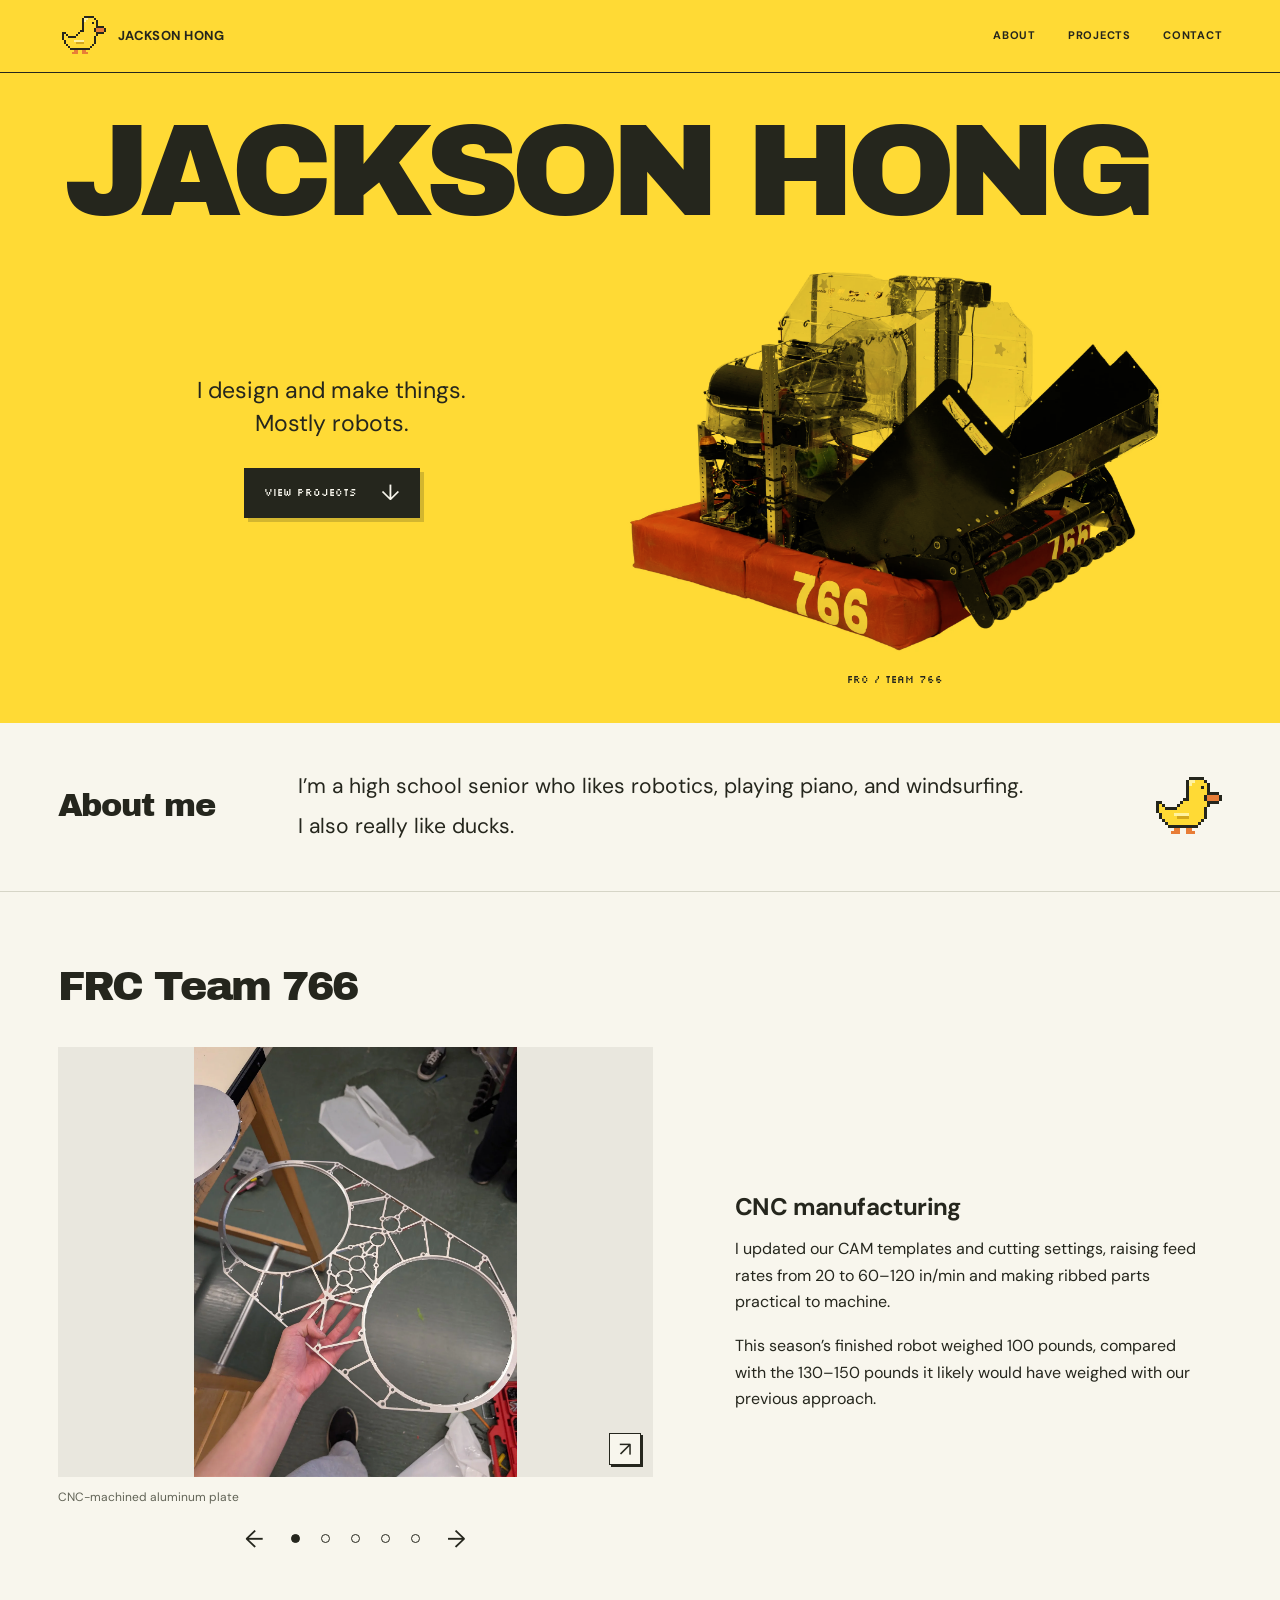
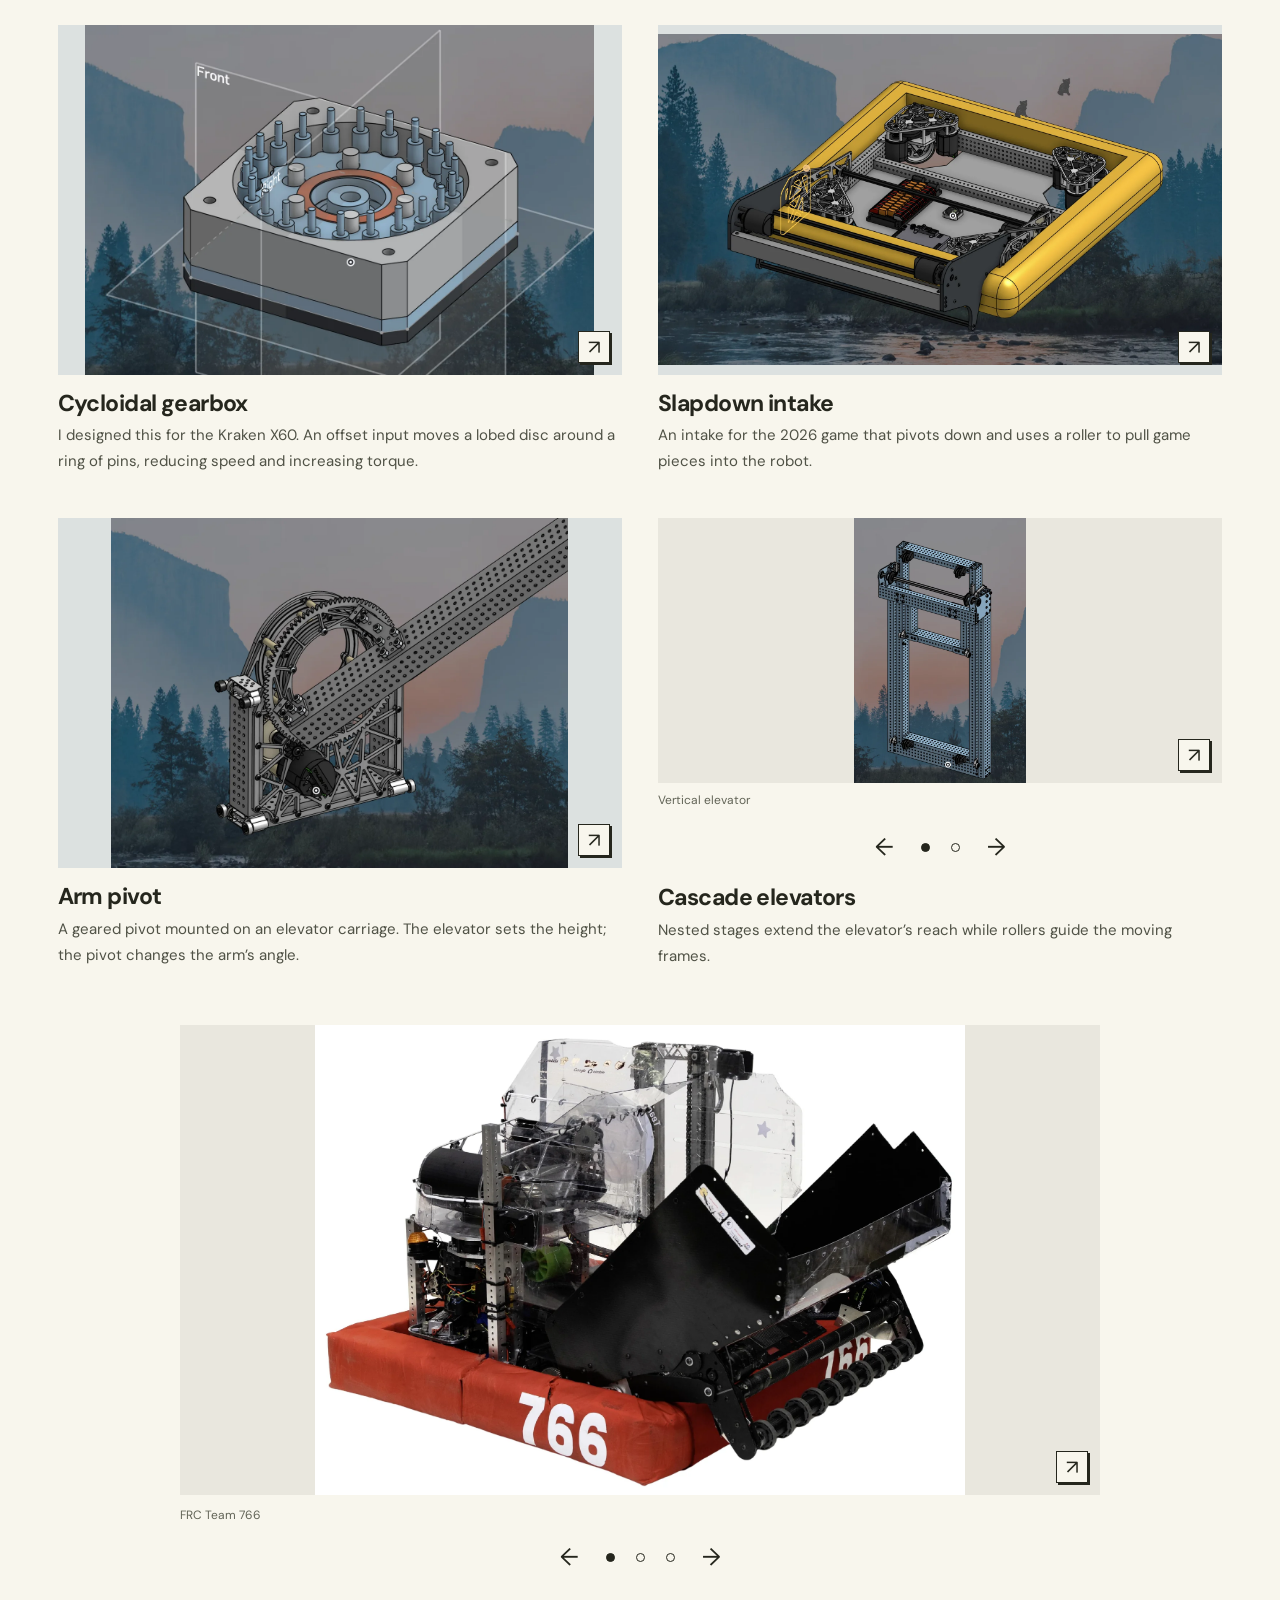
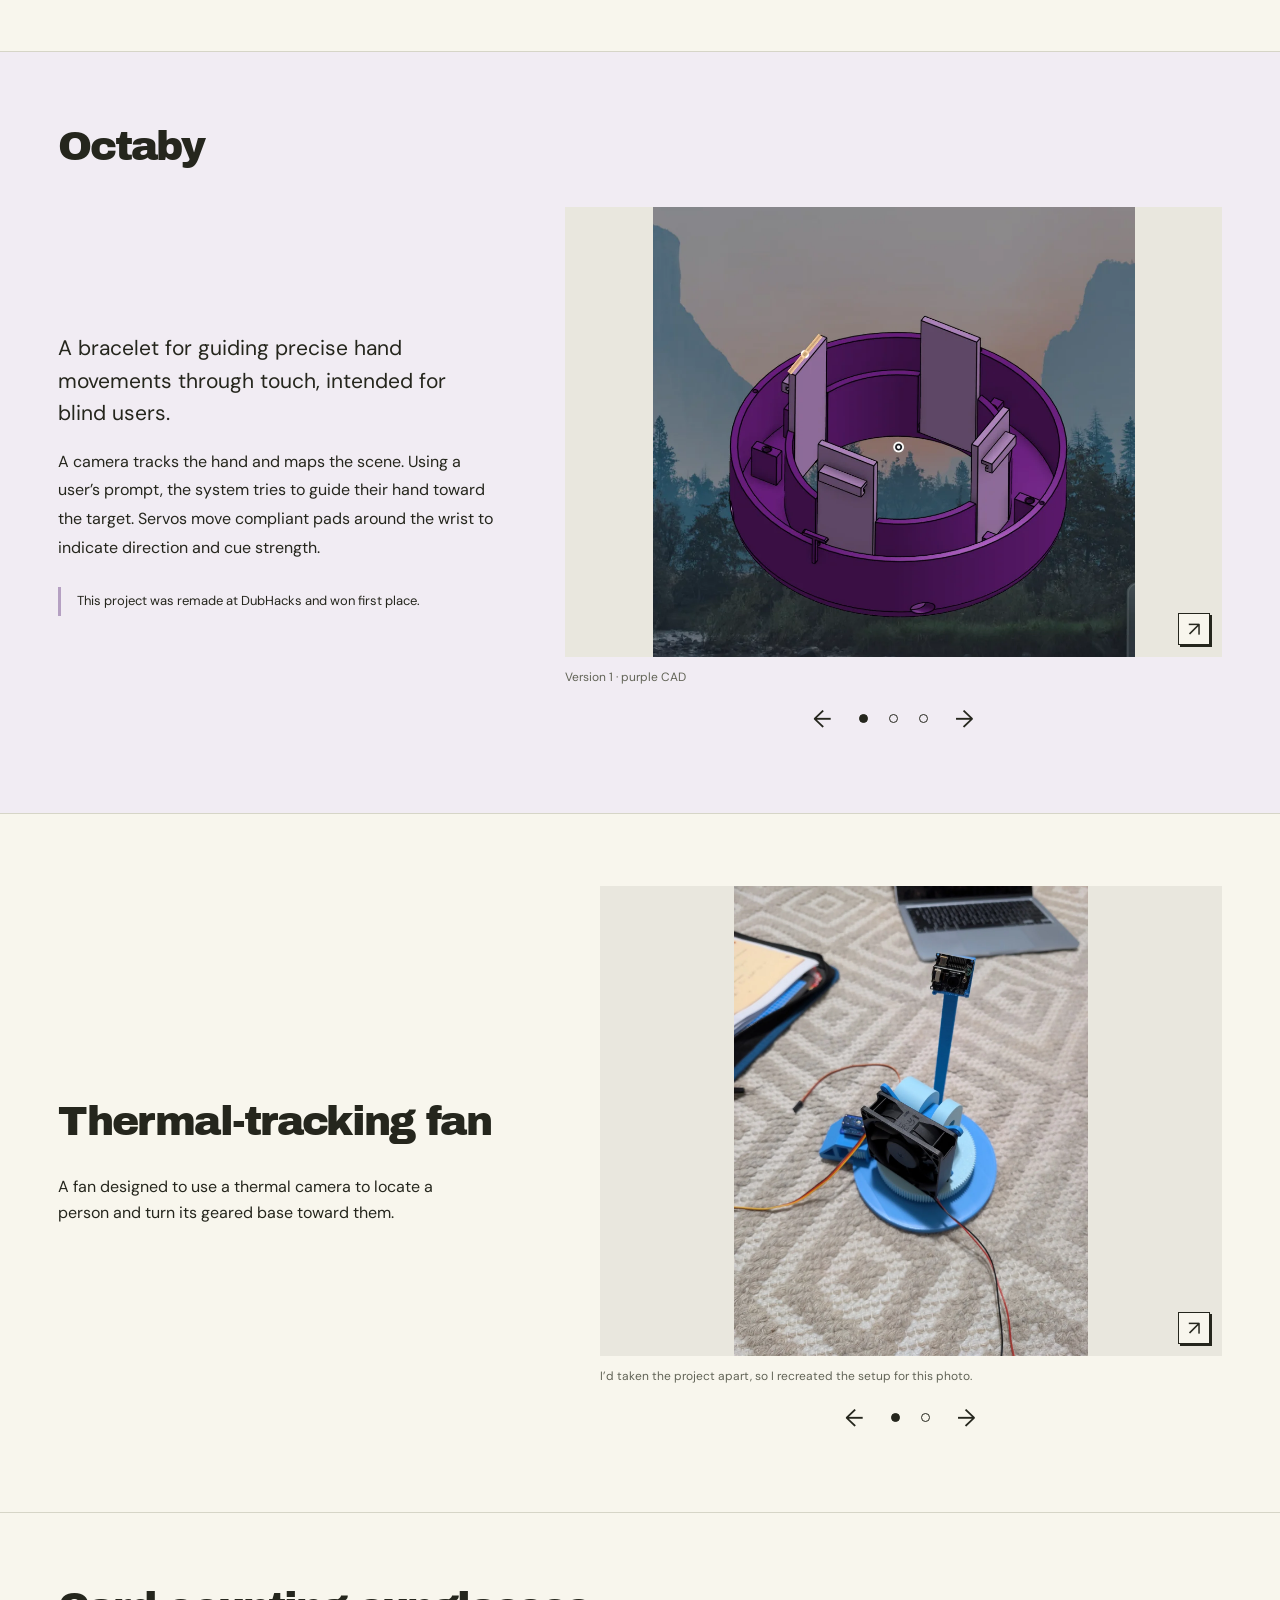
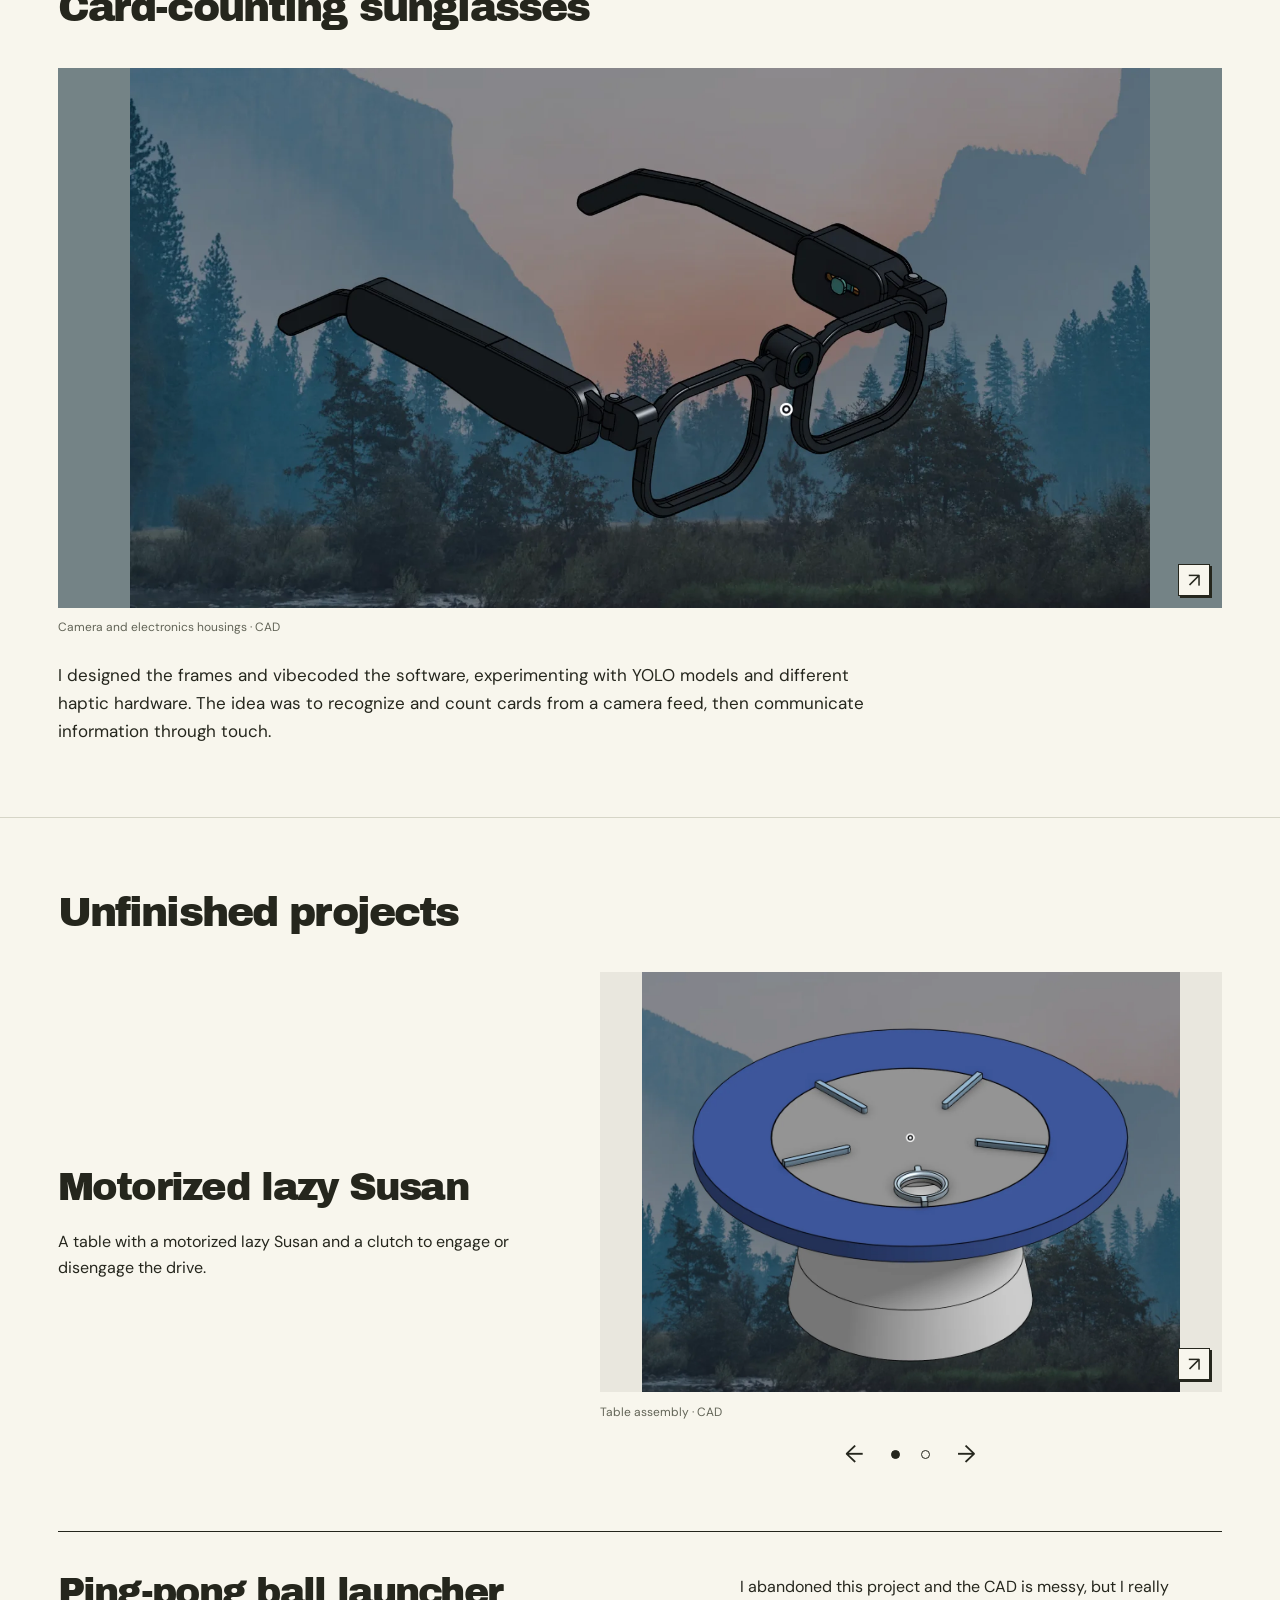
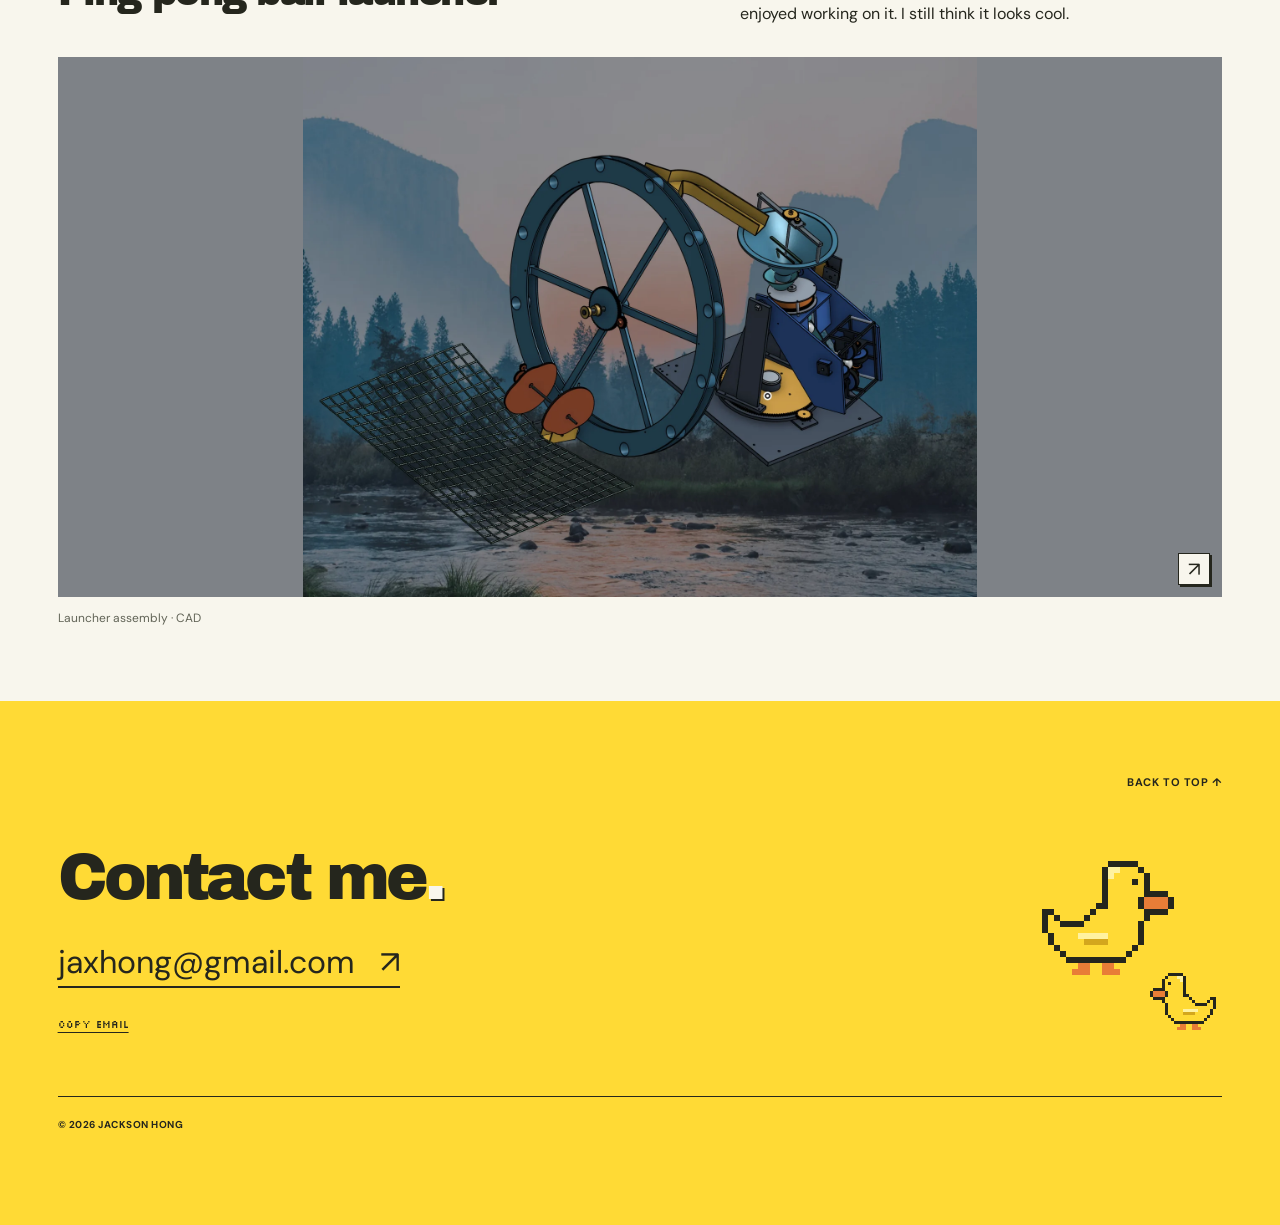
==== index.html @ 57639b0f "Publish Jackson Hong portfolio for GitHub Pages" ====
<!doctype html>
<html lang="en"><head>
<meta charset="utf-8"><meta name="viewport" content="width=device-width, initial-scale=1"><meta name="theme-color" content="#ffda35">
<title>Jackson Hong — Portfolio</title>
<meta name="description" content="Mechanical design, CNC manufacturing, and hardware projects by Jackson Hong.">
<meta property="og:title" content="Jackson Hong — Portfolio"><meta property="og:description" content="FRC robots, machined parts, and personal hardware projects."><meta property="og:type" content="website"><meta property="og:url" content="https://jacksonhong.me"><meta property="og:image" content="https://jacksonhong.me/assets/frc-full-robot.webp">
<link rel="icon" href="favicon.svg" type="image/svg+xml"><link rel="preload" href="assets/fonts/archivo-black.ttf" as="font" type="font/ttf" crossorigin><link rel="stylesheet" href="styles.css"><script src="app.js" defer></script>
</head><body><svg class="sprite-definitions" xmlns="http://www.w3.org/2000/svg" aria-hidden="true"><defs><symbol id="pixel-duck" viewBox="0 0 24 24"><g shape-rendering="crispEdges"><rect x="13" y="2" width="1" height="1" fill="#25261d"/><rect x="14" y="2" width="1" height="1" fill="#25261d"/><rect x="15" y="2" width="1" height="1" fill="#25261d"/><rect x="16" y="2" width="1" height="1" fill="#25261d"/><rect x="17" y="2" width="1" height="1" fill="#25261d"/><rect x="12" y="3" width="1" height="1" fill="#25261d"/><rect x="13" y="3" width="1" height="1" fill="#fff2a0"/><rect x="14" y="3" width="1" height="1" fill="#fff2a0"/><rect x="15" y="3" width="1" height="1" fill="#ffda35"/><rect x="16" y="3" width="1" height="1" fill="#ffda35"/><rect x="17" y="3" width="1" height="1" fill="#ffda35"/><rect x="18" y="3" width="1" height="1" fill="#25261d"/><rect x="12" y="4" width="1" height="1" fill="#25261d"/><rect x="13" y="4" width="1" height="1" fill="#fff2a0"/><rect x="14" y="4" width="1" height="1" fill="#ffda35"/><rect x="15" y="4" width="1" height="1" fill="#ffda35"/><rect x="16" y="4" width="1" height="1" fill="#ffda35"/><rect x="17" y="4" width="1" height="1" fill="#ffda35"/><rect x="18" y="4" width="1" height="1" fill="#ffda35"/><rect x="19" y="4" width="1" height="1" fill="#25261d"/><rect x="12" y="5" width="1" height="1" fill="#25261d"/><rect x="13" y="5" width="1" height="1" fill="#ffda35"/><rect x="14" y="5" width="1" height="1" fill="#ffda35"/><rect x="15" y="5" width="1" height="1" fill="#ffda35"/><rect x="16" y="5" width="1" height="1" fill="#ffda35"/><rect x="17" y="5" width="1" height="1" fill="#25261d"/><rect x="18" y="5" width="1" height="1" fill="#ffda35"/><rect x="19" y="5" width="1" height="1" fill="#25261d"/><rect x="12" y="6" width="1" height="1" fill="#25261d"/><rect x="13" y="6" width="1" height="1" fill="#ffda35"/><rect x="14" y="6" width="1" height="1" fill="#ffda35"/><rect x="15" y="6" width="1" height="1" fill="#ffda35"/><rect x="16" y="6" width="1" height="1" fill="#ffda35"/><rect x="17" y="6" width="1" height="1" fill="#ffda35"/><rect x="18" y="6" width="1" height="1" fill="#ffda35"/><rect x="19" y="6" width="1" height="1" fill="#25261d"/><rect x="12" y="7" width="1" height="1" fill="#25261d"/><rect x="13" y="7" width="1" height="1" fill="#ffda35"/><rect x="14" y="7" width="1" height="1" fill="#ffda35"/><rect x="15" y="7" width="1" height="1" fill="#ffda35"/><rect x="16" y="7" width="1" height="1" fill="#ffda35"/><rect x="17" y="7" width="1" height="1" fill="#ffda35"/><rect x="18" y="7" width="1" height="1" fill="#ffda35"/><rect x="19" y="7" width="1" height="1" fill="#25261d"/><rect x="20" y="7" width="1" height="1" fill="#25261d"/><rect x="21" y="7" width="1" height="1" fill="#25261d"/><rect x="22" y="7" width="1" height="1" fill="#25261d"/><rect x="12" y="8" width="1" height="1" fill="#25261d"/><rect x="13" y="8" width="1" height="1" fill="#ffda35"/><rect x="14" y="8" width="1" height="1" fill="#ffda35"/><rect x="15" y="8" width="1" height="1" fill="#ffda35"/><rect x="16" y="8" width="1" height="1" fill="#ffda35"/><rect x="17" y="8" width="1" height="1" fill="#ffda35"/><rect x="18" y="8" width="1" height="1" fill="#25261d"/><rect x="19" y="8" width="1" height="1" fill="#e87d37"/><rect x="20" y="8" width="1" height="1" fill="#e87d37"/><rect x="21" y="8" width="1" height="1" fill="#e87d37"/><rect x="22" y="8" width="1" height="1" fill="#e87d37"/><rect x="23" y="8" width="1" height="1" fill="#25261d"/><rect x="11" y="9" width="1" height="1" fill="#25261d"/><rect x="12" y="9" width="1" height="1" fill="#25261d"/><rect x="13" y="9" width="1" height="1" fill="#ffda35"/><rect x="14" y="9" width="1" height="1" fill="#ffda35"/><rect x="15" y="9" width="1" height="1" fill="#ffda35"/><rect x="16" y="9" width="1" height="1" fill="#ffda35"/><rect x="17" y="9" width="1" height="1" fill="#ffda35"/><rect x="18" y="9" width="1" height="1" fill="#25261d"/><rect x="19" y="9" width="1" height="1" fill="#e87d37"/><rect x="20" y="9" width="1" height="1" fill="#e87d37"/><rect x="21" y="9" width="1" height="1" fill="#e87d37"/><rect x="22" y="9" width="1" height="1" fill="#e87d37"/><rect x="23" y="9" width="1" height="1" fill="#25261d"/><rect x="2" y="10" width="1" height="1" fill="#25261d"/><rect x="3" y="10" width="1" height="1" fill="#25261d"/><rect x="10" y="10" width="1" height="1" fill="#25261d"/><rect x="11" y="10" width="1" height="1" fill="#ffda35"/><rect x="12" y="10" width="1" height="1" fill="#ffda35"/><rect x="13" y="10" width="1" height="1" fill="#ffda35"/><rect x="14" y="10" width="1" height="1" fill="#ffda35"/><rect x="15" y="10" width="1" height="1" fill="#ffda35"/><rect x="16" y="10" width="1" height="1" fill="#ffda35"/><rect x="17" y="10" width="1" height="1" fill="#ffda35"/><rect x="18" y="10" width="1" height="1" fill="#ffda35"/><rect x="19" y="10" width="1" height="1" fill="#25261d"/><rect x="20" y="10" width="1" height="1" fill="#25261d"/><rect x="21" y="10" width="1" height="1" fill="#25261d"/><rect x="22" y="10" width="1" height="1" fill="#25261d"/><rect x="2" y="11" width="1" height="1" fill="#25261d"/><rect x="3" y="11" width="1" height="1" fill="#ffda35"/><rect x="4" y="11" width="1" height="1" fill="#25261d"/><rect x="9" y="11" width="1" height="1" fill="#25261d"/><rect x="10" y="11" width="1" height="1" fill="#ffda35"/><rect x="11" y="11" width="1" height="1" fill="#ffda35"/><rect x="12" y="11" width="1" height="1" fill="#ffda35"/><rect x="13" y="11" width="1" height="1" fill="#ffda35"/><rect x="14" y="11" width="1" height="1" fill="#ffda35"/><rect x="15" y="11" width="1" height="1" fill="#ffda35"/><rect x="16" y="11" width="1" height="1" fill="#ffda35"/><rect x="17" y="11" width="1" height="1" fill="#ffda35"/><rect x="18" y="11" width="1" height="1" fill="#ffda35"/><rect x="19" y="11" width="1" height="1" fill="#25261d"/><rect x="2" y="12" width="1" height="1" fill="#25261d"/><rect x="3" y="12" width="1" height="1" fill="#ffda35"/><rect x="4" y="12" width="1" height="1" fill="#ffda35"/><rect x="5" y="12" width="1" height="1" fill="#25261d"/><rect x="6" y="12" width="1" height="1" fill="#25261d"/><rect x="7" y="12" width="1" height="1" fill="#25261d"/><rect x="8" y="12" width="1" height="1" fill="#25261d"/><rect x="9" y="12" width="1" height="1" fill="#ffda35"/><rect x="10" y="12" width="1" height="1" fill="#ffda35"/><rect x="11" y="12" width="1" height="1" fill="#ffda35"/><rect x="12" y="12" width="1" height="1" fill="#ffda35"/><rect x="13" y="12" width="1" height="1" fill="#ffda35"/><rect x="14" y="12" width="1" height="1" fill="#ffda35"/><rect x="15" y="12" width="1" height="1" fill="#ffda35"/><rect x="16" y="12" width="1" height="1" fill="#ffda35"/><rect x="17" y="12" width="1" height="1" fill="#ffda35"/><rect x="18" y="12" width="1" height="1" fill="#25261d"/><rect x="2" y="13" width="1" height="1" fill="#25261d"/><rect x="3" y="13" width="1" height="1" fill="#ffda35"/><rect x="4" y="13" width="1" height="1" fill="#ffda35"/><rect x="5" y="13" width="1" height="1" fill="#ffda35"/><rect x="6" y="13" width="1" height="1" fill="#ffda35"/><rect x="7" y="13" width="1" height="1" fill="#ffda35"/><rect x="8" y="13" width="1" height="1" fill="#ffda35"/><rect x="9" y="13" width="1" height="1" fill="#ffda35"/><rect x="10" y="13" width="1" height="1" fill="#ffda35"/><rect x="11" y="13" width="1" height="1" fill="#ffda35"/><rect x="12" y="13" width="1" height="1" fill="#ffda35"/><rect x="13" y="13" width="1" height="1" fill="#ffda35"/><rect x="14" y="13" width="1" height="1" fill="#ffda35"/><rect x="15" y="13" width="1" height="1" fill="#ffda35"/><rect x="16" y="13" width="1" height="1" fill="#ffda35"/><rect x="17" y="13" width="1" height="1" fill="#ffda35"/><rect x="18" y="13" width="1" height="1" fill="#25261d"/><rect x="3" y="14" width="1" height="1" fill="#25261d"/><rect x="4" y="14" width="1" height="1" fill="#ffda35"/><rect x="5" y="14" width="1" height="1" fill="#ffda35"/><rect x="6" y="14" width="1" height="1" fill="#ffda35"/><rect x="7" y="14" width="1" height="1" fill="#ffda35"/><rect x="8" y="14" width="1" height="1" fill="#fff2a0"/><rect x="9" y="14" width="1" height="1" fill="#fff2a0"/><rect x="10" y="14" width="1" height="1" fill="#fff2a0"/><rect x="11" y="14" width="1" height="1" fill="#fff2a0"/><rect x="12" y="14" width="1" height="1" fill="#fff2a0"/><rect x="13" y="14" width="1" height="1" fill="#ffda35"/><rect x="14" y="14" width="1" height="1" fill="#ffda35"/><rect x="15" y="14" width="1" height="1" fill="#ffda35"/><rect x="16" y="14" width="1" height="1" fill="#ffda35"/><rect x="17" y="14" width="1" height="1" fill="#ffda35"/><rect x="18" y="14" width="1" height="1" fill="#25261d"/><rect x="3" y="15" width="1" height="1" fill="#25261d"/><rect x="4" y="15" width="1" height="1" fill="#ffda35"/><rect x="5" y="15" width="1" height="1" fill="#ffda35"/><rect x="6" y="15" width="1" height="1" fill="#ffda35"/><rect x="7" y="15" width="1" height="1" fill="#ffda35"/><rect x="8" y="15" width="1" height="1" fill="#ffda35"/><rect x="9" y="15" width="1" height="1" fill="#d4a71d"/><rect x="10" y="15" width="1" height="1" fill="#d4a71d"/><rect x="11" y="15" width="1" height="1" fill="#d4a71d"/><rect x="12" y="15" width="1" height="1" fill="#d4a71d"/><rect x="13" y="15" width="1" height="1" fill="#ffda35"/><rect x="14" y="15" width="1" height="1" fill="#ffda35"/><rect x="15" y="15" width="1" height="1" fill="#ffda35"/><rect x="16" y="15" width="1" height="1" fill="#ffda35"/><rect x="17" y="15" width="1" height="1" fill="#ffda35"/><rect x="18" y="15" width="1" height="1" fill="#25261d"/><rect x="4" y="16" width="1" height="1" fill="#25261d"/><rect x="5" y="16" width="1" height="1" fill="#ffda35"/><rect x="6" y="16" width="1" height="1" fill="#ffda35"/><rect x="7" y="16" width="1" height="1" fill="#ffda35"/><rect x="8" y="16" width="1" height="1" fill="#ffda35"/><rect x="9" y="16" width="1" height="1" fill="#ffda35"/><rect x="10" y="16" width="1" height="1" fill="#ffda35"/><rect x="11" y="16" width="1" height="1" fill="#ffda35"/><rect x="12" y="16" width="1" height="1" fill="#ffda35"/><rect x="13" y="16" width="1" height="1" fill="#ffda35"/><rect x="14" y="16" width="1" height="1" fill="#ffda35"/><rect x="15" y="16" width="1" height="1" fill="#ffda35"/><rect x="16" y="16" width="1" height="1" fill="#ffda35"/><rect x="17" y="16" width="1" height="1" fill="#25261d"/><rect x="5" y="17" width="1" height="1" fill="#25261d"/><rect x="6" y="17" width="1" height="1" fill="#ffda35"/><rect x="7" y="17" width="1" height="1" fill="#ffda35"/><rect x="8" y="17" width="1" height="1" fill="#ffda35"/><rect x="9" y="17" width="1" height="1" fill="#ffda35"/><rect x="10" y="17" width="1" height="1" fill="#ffda35"/><rect x="11" y="17" width="1" height="1" fill="#ffda35"/><rect x="12" y="17" width="1" height="1" fill="#ffda35"/><rect x="13" y="17" width="1" height="1" fill="#ffda35"/><rect x="14" y="17" width="1" height="1" fill="#ffda35"/><rect x="15" y="17" width="1" height="1" fill="#ffda35"/><rect x="16" y="17" width="1" height="1" fill="#25261d"/><rect x="6" y="18" width="1" height="1" fill="#25261d"/><rect x="7" y="18" width="1" height="1" fill="#25261d"/><rect x="8" y="18" width="1" height="1" fill="#25261d"/><rect x="9" y="18" width="1" height="1" fill="#25261d"/><rect x="10" y="18" width="1" height="1" fill="#25261d"/><rect x="11" y="18" width="1" height="1" fill="#25261d"/><rect x="12" y="18" width="1" height="1" fill="#25261d"/><rect x="13" y="18" width="1" height="1" fill="#25261d"/><rect x="14" y="18" width="1" height="1" fill="#25261d"/><rect x="15" y="18" width="1" height="1" fill="#25261d"/><rect x="8" y="19" width="1" height="1" fill="#e87d37"/><rect x="9" y="19" width="1" height="1" fill="#e87d37"/><rect x="12" y="19" width="1" height="1" fill="#e87d37"/><rect x="13" y="19" width="1" height="1" fill="#e87d37"/><rect x="7" y="20" width="1" height="1" fill="#e87d37"/><rect x="8" y="20" width="1" height="1" fill="#e87d37"/><rect x="9" y="20" width="1" height="1" fill="#e87d37"/><rect x="12" y="20" width="1" height="1" fill="#e87d37"/><rect x="13" y="20" width="1" height="1" fill="#e87d37"/><rect x="14" y="20" width="1" height="1" fill="#e87d37"/></g></symbol></defs></svg>
<a class="skip-link" href="#work">Skip to projects</a><div id="reading-progress" aria-hidden="true"></div>
<header class="site-header"><a class="brand" href="#top" aria-label="Jackson Hong, back to top"><span class="duck " aria-hidden="true"><svg viewBox="0 0 24 24" aria-hidden="true" class="duck-art"><use href="#pixel-duck"/></svg></span><span>JACKSON HONG</span></a><button class="menu-toggle" data-menu-toggle aria-expanded="false" aria-controls="site-nav">MENU ＋</button><nav id="site-nav" aria-label="Main navigation"><a href="#about" data-section-link>ABOUT</a><a href="#work" data-section-link>PROJECTS</a><a href="#contact" data-section-link>CONTACT</a></nav></header>
<main>
<section class="workshop-hero" id="top" data-section aria-labelledby="hero-title">
  <h1 id="hero-title">JACKSON HONG</h1>
  <div class="workshop-stage">
    <div class="workshop-intro"><p>I design and make things.<br>Mostly robots.</p><a class="button button-dark" href="#work">VIEW PROJECTS <span aria-hidden="true">↓</span></a>
    </div>
    <div class="robot-portrait"><img src="assets/frc-full-robot.webp" width="1800" height="1301" alt="Team 766’s assembled robot, with red bumpers, front intake, and transparent panels" fetchpriority="high" decoding="async"><div class="robot-caption"><span class="pixel">FRC / TEAM 766</span></div></div>
  </div>
</section>
<section class="about-intro" id="about" data-section aria-labelledby="about-title">
  <h2 id="about-title">About me</h2>
  <div class="about-intro-copy">
    <p>I’m a high school senior who likes robotics, playing piano, and windsurfing.</p>
    <p>I also really like ducks.</p>
  </div>
  <svg class="about-intro-duck" viewBox="0 0 24 24" aria-hidden="true" focusable="false">
    <use href="#pixel-duck" />
  </svg>
</section>

<section class="frc section-shell" id="work" data-section aria-labelledby="frc-title"><div class="section-heading"><h2 id="frc-title">FRC Team 766</h2></div><div class="frc-story" id="shop" data-section><section class="carousel manufacturing-carousel" data-carousel aria-roledescription="carousel" aria-label="CNC manufacturing photos"><div class="carousel-track"><div class="carousel-slide is-active" data-label="CNC-machined aluminum plate" role="group" aria-roledescription="slide" aria-label="1 of 5"><figure class="project-image "><button class="image-link" data-src="assets/cnc-ribbed-plate-physical.webp" data-caption="CNC-machined aluminum plate" aria-label="Enlarge: A hand holding a CNC-machined aluminum plate with two circular openings and thin ribs"><img src="assets/cnc-ribbed-plate-physical.webp" srcset="assets/cnc-ribbed-plate-physical-thumb.webp 482w, assets/cnc-ribbed-plate-physical.webp 1258w" sizes="(max-width: 700px) 90vw, 55vw" width="1258" height="1670" alt="A hand holding a CNC-machined aluminum plate with two circular openings and thin ribs" loading="lazy" decoding="async"><span class="enlarge" aria-hidden="true">↗</span></button><figcaption>CNC-machined aluminum plate</figcaption></figure></div><div class="carousel-slide" data-label="Machining pockets and holes" role="group" aria-roledescription="slide" aria-label="2 of 5" hidden><figure class="project-image "><button class="image-link" data-src="assets/cnc-pocket-machining.webp" data-caption="Machining pockets and holes" aria-label="Enlarge: CNC spindle cutting aluminum parts, with chips around the stock"><img src="assets/cnc-pocket-machining.webp" srcset="assets/cnc-pocket-machining-thumb.webp 482w, assets/cnc-pocket-machining.webp 1258w" sizes="(max-width: 700px) 90vw, 55vw" width="1258" height="1670" alt="CNC spindle cutting aluminum parts, with chips around the stock" loading="lazy" decoding="async"><span class="enlarge" aria-hidden="true">↗</span></button><figcaption>Machining pockets and holes</figcaption></figure></div><div class="carousel-slide" data-label="oops..." role="group" aria-roledescription="slide" aria-label="3 of 5" hidden><figure class="project-image "><button class="image-link" data-src="assets/cnc-box-tubing-oops.webp" data-caption="oops..." aria-label="Enlarge: Ribbed aluminum box tubing on the CNC router bed"><img src="assets/cnc-box-tubing-oops.webp" srcset="assets/cnc-box-tubing-oops-thumb.webp 482w, assets/cnc-box-tubing-oops.webp 1148w" sizes="(max-width: 700px) 90vw, 55vw" width="1148" height="1524" alt="Ribbed aluminum box tubing on the CNC router bed" loading="lazy" decoding="async"><span class="enlarge" aria-hidden="true">↗</span></button><figcaption>oops...</figcaption></figure></div><div class="carousel-slide" data-label="CAM setup for the plate" role="group" aria-roledescription="slide" aria-label="4 of 5" hidden><figure class="project-image "><button class="image-link" data-src="assets/cam-sheet-program-a.webp" data-caption="CAM setup for the plate" aria-label="Enlarge: CAM software showing machining operations for the ribbed plate"><img src="assets/cam-sheet-program-a.webp" srcset="assets/cam-sheet-program-a-thumb.webp 640w, assets/cam-sheet-program-a.webp 1514w" sizes="(max-width: 700px) 90vw, 55vw" width="1514" height="1254" alt="CAM software showing machining operations for the ribbed plate" loading="lazy" decoding="async"><span class="enlarge" aria-hidden="true">↗</span></button><figcaption>CAM setup for the plate</figcaption></figure></div><div class="carousel-slide" data-label="A separate job, nested on sheet stock" role="group" aria-roledescription="slide" aria-label="5 of 5" hidden><figure class="project-image "><button class="image-link" data-src="assets/cam-sheet-program-b.webp" data-caption="A separate job, nested on sheet stock" aria-label="Enlarge: CAM software showing two ribbed parts arranged on stock"><img src="assets/cam-sheet-program-b.webp" srcset="assets/cam-sheet-program-b-thumb.webp 640w, assets/cam-sheet-program-b.webp 1800w" sizes="(max-width: 700px) 90vw, 55vw" width="1800" height="943" alt="CAM software showing two ribbed parts arranged on stock" loading="lazy" decoding="async"><span class="enlarge" aria-hidden="true">↗</span></button><figcaption>A separate job, nested on sheet stock</figcaption></figure></div></div><div class="carousel-topbar"><div class="carousel-controls"><button class="carousel-arrow" data-carousel-prev aria-label="Previous photo">←</button><div class="carousel-dots" aria-label="Choose a photo"><button class="carousel-dot" data-carousel-dot data-slide-index="0" aria-label="Show image 1: CNC-machined aluminum plate" aria-current="true"><span></span></button><button class="carousel-dot" data-carousel-dot data-slide-index="1" aria-label="Show image 2: Machining pockets and holes" aria-current="false"><span></span></button><button class="carousel-dot" data-carousel-dot data-slide-index="2" aria-label="Show image 3: oops..." aria-current="false"><span></span></button><button class="carousel-dot" data-carousel-dot data-slide-index="3" aria-label="Show image 4: CAM setup for the plate" aria-current="false"><span></span></button><button class="carousel-dot" data-carousel-dot data-slide-index="4" aria-label="Show image 5: A separate job, nested on sheet stock" aria-current="false"><span></span></button></div><button class="carousel-arrow" data-carousel-next aria-label="Next photo">→</button></div><span class="sr-only" data-carousel-count>1 / 5</span></div></section><div class="story-copy"><h3>CNC manufacturing</h3><p>I updated our CAM templates and cutting settings, raising feed rates from 20 to 60–120 in/min and making ribbed parts practical to machine.</p><p>This season’s finished robot weighed 100 pounds, compared with the 130–150 pounds it likely would have weighed with our previous approach.</p></div></div>
<div class="mechanisms">
<article class="mechanism" id="gearbox"><figure class="project-image cad-photo"><button class="image-link" data-src="assets/cycloidal-gearbox-cad.webp" data-caption="Cycloidal gearbox · CAD" aria-label="Enlarge: Open cycloidal gearbox CAD with a lobed disc and a ring of pins"><img src="assets/cycloidal-gearbox-cad.webp" srcset="assets/cycloidal-gearbox-cad-thumb.webp 640w, assets/cycloidal-gearbox-cad.webp 1276w" sizes="(max-width: 700px) 90vw, 55vw" width="1276" height="878" alt="Open cycloidal gearbox CAD with a lobed disc and a ring of pins" loading="lazy" decoding="async"><span class="enlarge" aria-hidden="true">↗</span></button><figcaption>Cycloidal gearbox · CAD</figcaption></figure><div class="mechanism-copy"><h3>Cycloidal gearbox</h3><p>I designed this for the Kraken X60. An offset input moves a lobed disc around a ring of pins, reducing speed and increasing torque.</p></div></article>
<article class="mechanism"><figure class="project-image cad-photo"><button class="image-link" data-src="assets/slapdown-intake-cad.webp" data-caption="Intake mounted on the chassis · CAD" aria-label="Enlarge: Yellow-bumpered chassis CAD with a slapdown roller intake across the front"><img src="assets/slapdown-intake-cad.webp" srcset="assets/slapdown-intake-cad-thumb.webp 640w, assets/slapdown-intake-cad.webp 1784w" sizes="(max-width: 700px) 90vw, 55vw" width="1784" height="1044" alt="Yellow-bumpered chassis CAD with a slapdown roller intake across the front" loading="lazy" decoding="async"><span class="enlarge" aria-hidden="true">↗</span></button><figcaption>Intake mounted on the chassis · CAD</figcaption></figure><div class="mechanism-copy"><h3>Slapdown intake</h3><p>An intake for the 2026 game that pivots down and uses a roller to pull game pieces into the robot.</p></div></article>
<article class="mechanism"><figure class="project-image cad-photo"><button class="image-link" data-src="assets/arm-pivot-cad.webp" data-caption="Arm pivot and carriage · CAD" aria-label="Enlarge: Elevator carriage CAD with a large gear and attached arm"><img src="assets/arm-pivot-cad.webp" srcset="assets/arm-pivot-cad-thumb.webp 640w, assets/arm-pivot-cad.webp 1250w" sizes="(max-width: 700px) 90vw, 55vw" width="1250" height="958" alt="Elevator carriage CAD with a large gear and attached arm" loading="lazy" decoding="async"><span class="enlarge" aria-hidden="true">↗</span></button><figcaption>Arm pivot and carriage · CAD</figcaption></figure><div class="mechanism-copy"><h3>Arm pivot</h3><p>A geared pivot mounted on an elevator carriage. The elevator sets the height; the pivot changes the arm’s angle.</p></div></article>
<article class="mechanism"><section class="carousel elevator-carousel" data-carousel aria-roledescription="carousel" aria-label="Cascade elevator CAD"><div class="carousel-track"><div class="carousel-slide is-active" data-label="Vertical elevator" role="group" aria-roledescription="slide" aria-label="1 of 2"><figure class="project-image "><button class="image-link" data-src="assets/cascade-elevator-blue-cad.webp" data-caption="Vertical elevator" aria-label="Enlarge: Blue cascade elevator CAD with nested frames and guide rollers"><img src="assets/cascade-elevator-blue-cad.webp" srcset="assets/cascade-elevator-blue-cad-thumb.webp 414w, assets/cascade-elevator-blue-cad.webp 594w" sizes="(max-width: 700px) 90vw, 55vw" width="594" height="918" alt="Blue cascade elevator CAD with nested frames and guide rollers" loading="lazy" decoding="async"><span class="enlarge" aria-hidden="true">↗</span></button><figcaption>Vertical elevator</figcaption></figure></div><div class="carousel-slide" data-label="Inclined elevator" role="group" aria-roledescription="slide" aria-label="2 of 2" hidden><figure class="project-image "><button class="image-link" data-src="assets/cascade-elevator-yellow-cad.webp" data-caption="Inclined elevator" aria-label="Enlarge: Yellow inclined elevator CAD with bracing and lifting hardware"><img src="assets/cascade-elevator-yellow-cad.webp" srcset="assets/cascade-elevator-yellow-cad-thumb.webp 631w, assets/cascade-elevator-yellow-cad.webp 1040w" sizes="(max-width: 700px) 90vw, 55vw" width="1040" height="1054" alt="Yellow inclined elevator CAD with bracing and lifting hardware" loading="lazy" decoding="async"><span class="enlarge" aria-hidden="true">↗</span></button><figcaption>Inclined elevator</figcaption></figure></div></div><div class="carousel-topbar"><div class="carousel-controls"><button class="carousel-arrow" data-carousel-prev aria-label="Previous photo">←</button><div class="carousel-dots" aria-label="Choose a photo"><button class="carousel-dot" data-carousel-dot data-slide-index="0" aria-label="Show image 1: Vertical elevator" aria-current="true"><span></span></button><button class="carousel-dot" data-carousel-dot data-slide-index="1" aria-label="Show image 2: Inclined elevator" aria-current="false"><span></span></button></div><button class="carousel-arrow" data-carousel-next aria-label="Next photo">→</button></div><span class="sr-only" data-carousel-count>1 / 2</span></div></section><div class="mechanism-copy"><h3>Cascade elevators</h3><p>Nested stages extend the elevator’s reach while rollers guide the moving frames.</p></div></article></div>
<div class="field-layout"><section class="carousel field-carousel" data-carousel aria-roledescription="carousel" aria-label="Team 766 robot photos"><div class="carousel-track"><div class="carousel-slide is-active" data-label="FRC Team 766" role="group" aria-roledescription="slide" aria-label="1 of 3"><figure class="project-image "><button class="image-link" data-src="assets/frc-full-robot.webp" data-caption="FRC Team 766" aria-label="Enlarge: Assembled Team 766 robot with red bumpers and front intake rollers"><img src="assets/frc-full-robot.webp" srcset="assets/frc-full-robot-thumb.webp 640w, assets/frc-full-robot.webp 1800w" sizes="(max-width: 700px) 90vw, 55vw" width="1800" height="1301" alt="Assembled Team 766 robot with red bumpers and front intake rollers" loading="lazy" decoding="async"><span class="enlarge" aria-hidden="true">↗</span></button><figcaption>FRC Team 766</figcaption></figure></div><div class="carousel-slide" data-label="On the field" role="group" aria-roledescription="slide" aria-label="2 of 3" hidden><figure class="project-image "><button class="image-link" data-src="assets/frc-robot-on-field.webp" data-caption="On the field" aria-label="Enlarge: Team 766 robot on a competition field with the drive team behind the field wall"><img src="assets/frc-robot-on-field.webp" srcset="assets/frc-robot-on-field-thumb.webp 427w, assets/frc-robot-on-field.webp 1200w" sizes="(max-width: 700px) 90vw, 55vw" width="1200" height="1800" alt="Team 766 robot on a competition field with the drive team behind the field wall" loading="lazy" decoding="async"><span class="enlarge" aria-hidden="true">↗</span></button><figcaption>On the field</figcaption></figure></div><div class="carousel-slide" data-label="On the ice" role="group" aria-roledescription="slide" aria-label="3 of 3" hidden><figure class="project-image "><button class="image-link" data-src="assets/frc-robot-on-ice.webp" data-caption="On the ice" aria-label="Enlarge: Team 766 robot on an outdoor ice rink beneath string lights"><img src="assets/frc-robot-on-ice.webp" srcset="assets/frc-robot-on-ice-thumb.webp 480w, assets/frc-robot-on-ice.webp 1252w" sizes="(max-width: 700px) 90vw, 55vw" width="1252" height="1670" alt="Team 766 robot on an outdoor ice rink beneath string lights" loading="lazy" decoding="async"><span class="enlarge" aria-hidden="true">↗</span></button><figcaption>On the ice</figcaption></figure></div></div><div class="carousel-topbar"><div class="carousel-controls"><button class="carousel-arrow" data-carousel-prev aria-label="Previous photo">←</button><div class="carousel-dots" aria-label="Choose a photo"><button class="carousel-dot" data-carousel-dot data-slide-index="0" aria-label="Show image 1: FRC Team 766" aria-current="true"><span></span></button><button class="carousel-dot" data-carousel-dot data-slide-index="1" aria-label="Show image 2: On the field" aria-current="false"><span></span></button><button class="carousel-dot" data-carousel-dot data-slide-index="2" aria-label="Show image 3: On the ice" aria-current="false"><span></span></button></div><button class="carousel-arrow" data-carousel-next aria-label="Next photo">→</button></div><span class="sr-only" data-carousel-count>1 / 3</span></div></section></div></section>
<section class="octaby section-shell" id="octaby" data-section aria-labelledby="octaby-title"><div class="section-heading"><h2 id="octaby-title">Octaby</h2></div><div class="octaby-layout"><div class="octaby-copy"><p class="lead">A bracelet for guiding precise hand movements through touch, intended for blind users.</p><p>A camera tracks the hand and maps the scene. Using a user’s prompt, the system tries to guide their hand toward the target. Servos move compliant pads around the wrist to indicate direction and cue strength.</p><aside class="award-note"><span aria-hidden="true">✳</span><p>This project was remade at DubHacks and won first place.</p></aside></div><section class="carousel octaby-carousel" data-carousel aria-roledescription="carousel" aria-label="Octaby versions and physical prototype"><div class="carousel-track"><div class="carousel-slide is-active" data-label="Version 1 · purple CAD" role="group" aria-roledescription="slide" aria-label="1 of 3"><figure class="project-image "><button class="image-link" data-src="assets/octaby-v1-purple-cad.webp" data-caption="Version 1 · purple CAD" aria-label="Enlarge: Purple Octaby enclosure CAD with internal compliant pads"><img src="assets/octaby-v1-purple-cad.webp" srcset="assets/octaby-v1-purple-cad-thumb.webp 640w, assets/octaby-v1-purple-cad.webp 924w" sizes="(max-width: 700px) 90vw, 55vw" width="924" height="862" alt="Purple Octaby enclosure CAD with internal compliant pads" loading="lazy" decoding="async"><span class="enlarge" aria-hidden="true">↗</span></button><figcaption>Version 1 · purple CAD</figcaption></figure></div><div class="carousel-slide" data-label="Prototype 2 · revised CAD" role="group" aria-roledescription="slide" aria-label="2 of 3" hidden><figure class="project-image "><button class="image-link" data-src="assets/octaby-v2-cad.webp" data-caption="Prototype 2 · revised CAD" aria-label="Enlarge: Light-blue Octaby enclosure CAD with revised internal layout"><img src="assets/octaby-v2-cad.webp" srcset="assets/octaby-v2-cad-thumb.webp 640w, assets/octaby-v2-cad.webp 960w" sizes="(max-width: 700px) 90vw, 55vw" width="960" height="846" alt="Light-blue Octaby enclosure CAD with revised internal layout" loading="lazy" decoding="async"><span class="enlarge" aria-hidden="true">↗</span></button><figcaption>Prototype 2 · revised CAD</figcaption></figure></div><div class="carousel-slide" data-label="Physical prototype · wired to the control electronics" role="group" aria-roledescription="slide" aria-label="3 of 3" hidden><figure class="project-image "><button class="image-link" data-src="assets/octaby-physical.webp" data-caption="Physical prototype · wired to the control electronics" aria-label="Enlarge: White Octaby bracelet and internal pads connected to control electronics on a desk"><img src="assets/octaby-physical.webp" srcset="assets/octaby-physical-thumb.webp 640w, assets/octaby-physical.webp 1800w" sizes="(max-width: 700px) 90vw, 55vw" width="1800" height="1355" alt="White Octaby bracelet and internal pads connected to control electronics on a desk" loading="lazy" decoding="async"><span class="enlarge" aria-hidden="true">↗</span></button><figcaption>Physical prototype · wired to the control electronics</figcaption></figure></div></div><div class="carousel-topbar"><div class="carousel-controls"><button class="carousel-arrow" data-carousel-prev aria-label="Previous photo">←</button><div class="carousel-dots" aria-label="Choose a photo"><button class="carousel-dot" data-carousel-dot data-slide-index="0" aria-label="Show image 1: Version 1 · purple CAD" aria-current="true"><span></span></button><button class="carousel-dot" data-carousel-dot data-slide-index="1" aria-label="Show image 2: Prototype 2 · revised CAD" aria-current="false"><span></span></button><button class="carousel-dot" data-carousel-dot data-slide-index="2" aria-label="Show image 3: Physical prototype · wired to the control electronics" aria-current="false"><span></span></button></div><button class="carousel-arrow" data-carousel-next aria-label="Next photo">→</button></div><span class="sr-only" data-carousel-count>1 / 3</span></div></section></div></section>
<section class="fan section-shell" id="fan" data-section aria-labelledby="fan-title"><div class="fan-layout"><div class="fan-copy"><h2 id="fan-title">Thermal-tracking fan</h2><p>A fan designed to use a thermal camera to locate a person and turn its geared base toward them.</p></div><section class="carousel fan-carousel" data-carousel aria-roledescription="carousel" aria-label="Thermal-tracking fan CAD and recreated setup"><div class="carousel-track"><div class="carousel-slide is-active" data-label="I’d taken the project apart, so I recreated the setup for this photo." role="group" aria-roledescription="slide" aria-label="1 of 2"><figure class="project-image "><button class="image-link" data-src="assets/thermal-fan-physical.webp" data-caption="I’d taken the project apart, so I recreated the setup for this photo." aria-label="Enlarge: Blue printed fan assembly and raised camera, arranged to recreate the original setup"><img src="assets/thermal-fan-physical.webp" srcset="assets/thermal-fan-physical-thumb.webp 482w, assets/thermal-fan-physical.webp 1258w" sizes="(max-width: 700px) 90vw, 55vw" width="1258" height="1670" alt="Blue printed fan assembly and raised camera, arranged to recreate the original setup" loading="lazy" decoding="async"><span class="enlarge" aria-hidden="true">↗</span></button><figcaption>I’d taken the project apart, so I recreated the setup for this photo.</figcaption></figure></div><div class="carousel-slide" data-label="Fan and rotating base · CAD" role="group" aria-roledescription="slide" aria-label="2 of 2" hidden><figure class="project-image "><button class="image-link" data-src="assets/thermal-fan-cad.webp" data-caption="Fan and rotating base · CAD" aria-label="Enlarge: Turreted fan CAD on a geared base with an elevated camera mount"><img src="assets/thermal-fan-cad.webp" srcset="assets/thermal-fan-cad-thumb.webp 469w, assets/thermal-fan-cad.webp 934w" sizes="(max-width: 700px) 90vw, 55vw" width="934" height="1274" alt="Turreted fan CAD on a geared base with an elevated camera mount" loading="lazy" decoding="async"><span class="enlarge" aria-hidden="true">↗</span></button><figcaption>Fan and rotating base · CAD</figcaption></figure></div></div><div class="carousel-topbar"><div class="carousel-controls"><button class="carousel-arrow" data-carousel-prev aria-label="Previous photo">←</button><div class="carousel-dots" aria-label="Choose a photo"><button class="carousel-dot" data-carousel-dot data-slide-index="0" aria-label="Show image 1: I’d taken the project apart, so I recreated the setup for this photo." aria-current="true"><span></span></button><button class="carousel-dot" data-carousel-dot data-slide-index="1" aria-label="Show image 2: Fan and rotating base · CAD" aria-current="false"><span></span></button></div><button class="carousel-arrow" data-carousel-next aria-label="Next photo">→</button></div><span class="sr-only" data-carousel-count>1 / 2</span></div></section></div></section>
<section class="glasses section-shell" id="glasses" data-section aria-labelledby="glasses-title"><div class="section-heading"><h2 id="glasses-title">Card-counting sunglasses</h2></div><figure class="project-image glasses-image"><button class="image-link" data-src="assets/card-counting-glasses-cad.webp" data-caption="Camera and electronics housings · CAD" aria-label="Enlarge: Glasses CAD with a central camera and electronics housings along both temples"><img src="assets/card-counting-glasses-cad.webp" srcset="assets/card-counting-glasses-cad-thumb.webp 640w, assets/card-counting-glasses-cad.webp 1618w" sizes="(max-width: 700px) 90vw, 55vw" width="1618" height="856" alt="Glasses CAD with a central camera and electronics housings along both temples" loading="lazy" decoding="async"><span class="enlarge" aria-hidden="true">↗</span></button><figcaption>Camera and electronics housings · CAD</figcaption></figure><div class="glasses-bottom"><p>I designed the frames and vibecoded the software, experimenting with YOLO models and different haptic hardware. The idea was to recognize and count cards from a camera feed, then communicate information through touch.</p></div></section>
<section class="unfinished section-shell" id="unfinished" data-section aria-labelledby="unfinished-title"><div class="section-heading"><h2 id="unfinished-title">Unfinished projects</h2></div><article class="unfinished-table"><div class="unfinished-copy"><h3>Motorized lazy Susan</h3><p>A table with a motorized lazy Susan and a clutch to engage or disengage the drive.</p></div><section class="carousel table-carousel" data-carousel aria-roledescription="carousel" aria-label="Motorized lazy Susan table CAD"><div class="carousel-track"><div class="carousel-slide is-active" data-label="Table assembly · CAD" role="group" aria-roledescription="slide" aria-label="1 of 2"><figure class="project-image "><button class="image-link" data-src="assets/lazy-susan-table-cad.webp" data-caption="Table assembly · CAD" aria-label="Enlarge: Round table CAD with a blue outer ring and central lazy Susan"><img src="assets/lazy-susan-table-cad.webp" srcset="assets/lazy-susan-table-cad-thumb.webp 640w, assets/lazy-susan-table-cad.webp 1278w" sizes="(max-width: 700px) 90vw, 55vw" width="1278" height="998" alt="Round table CAD with a blue outer ring and central lazy Susan" loading="lazy" decoding="async"><span class="enlarge" aria-hidden="true">↗</span></button><figcaption>Table assembly · CAD</figcaption></figure></div><div class="carousel-slide" data-label="Drive and clutch assembly · CAD" role="group" aria-roledescription="slide" aria-label="2 of 2" hidden><figure class="project-image "><button class="image-link" data-src="assets/lazy-susan-drive-cad.webp" data-caption="Drive and clutch assembly · CAD" aria-label="Enlarge: CAD of the motorized table drive and clutch mechanism"><img src="assets/lazy-susan-drive-cad.webp" srcset="assets/lazy-susan-drive-cad-thumb.webp 399w, assets/lazy-susan-drive-cad.webp 538w" sizes="(max-width: 700px) 90vw, 55vw" width="538" height="862" alt="CAD of the motorized table drive and clutch mechanism" loading="lazy" decoding="async"><span class="enlarge" aria-hidden="true">↗</span></button><figcaption>Drive and clutch assembly · CAD</figcaption></figure></div></div><div class="carousel-topbar"><div class="carousel-controls"><button class="carousel-arrow" data-carousel-prev aria-label="Previous photo">←</button><div class="carousel-dots" aria-label="Choose a photo"><button class="carousel-dot" data-carousel-dot data-slide-index="0" aria-label="Show image 1: Table assembly · CAD" aria-current="true"><span></span></button><button class="carousel-dot" data-carousel-dot data-slide-index="1" aria-label="Show image 2: Drive and clutch assembly · CAD" aria-current="false"><span></span></button></div><button class="carousel-arrow" data-carousel-next aria-label="Next photo">→</button></div><span class="sr-only" data-carousel-count>1 / 2</span></div></section></article><article id="launcher"><div class="launcher-header"><div><h3>Ping-pong ball launcher</h3></div><p>I abandoned this project and the CAD is messy, but I really enjoyed working on it. I still think it looks cool.</p></div><div class="launcher-image-wrap"><figure class="project-image launcher-image"><button class="image-link" data-src="assets/ping-pong-launcher-cad.webp" data-caption="Launcher assembly · CAD" aria-label="Enlarge: Ping-pong ball launcher CAD with a large wheel, ramp, hopper, and launch mechanism"><img src="assets/ping-pong-launcher-cad.webp" srcset="assets/ping-pong-launcher-cad-thumb.webp 640w, assets/ping-pong-launcher-cad.webp 1612w" sizes="(max-width: 700px) 90vw, 55vw" width="1612" height="1292" alt="Ping-pong ball launcher CAD with a large wheel, ramp, hopper, and launch mechanism" loading="lazy" decoding="async"><span class="enlarge" aria-hidden="true">↗</span></button><figcaption>Launcher assembly · CAD</figcaption></figure><button class="duck-button launcher-duck" data-duck aria-label="Say hello to the duck"><svg viewBox="0 0 24 24" aria-hidden="true" class="duck-art"><use href="#pixel-duck"/></svg><span class="duck-bubble" aria-hidden="true">quack.</span></button></div></article></section>
<section class="contact section-shell" id="contact" data-section aria-labelledby="contact-title"><div class="contact-top"><span class="pixel">CONTACT</span><a href="#top">BACK TO TOP ↑</a></div><div class="contact-main"><div><h2 id="contact-title">Contact me<span aria-hidden="true">.</span></h2><a class="email-link" href="mailto:jaxhong@gmail.com">jaxhong@gmail.com <span aria-hidden="true">↗</span></a><div class="contact-actions"><button id="copy-email" class="copy-email">COPY EMAIL</button><span id="copy-feedback" role="status"></span></div></div><div class="contact-ducks"><button class="duck-button big-footer-duck" data-duck aria-label="Say hello to the duck"><svg viewBox="0 0 24 24" aria-hidden="true" class="duck-art"><use href="#pixel-duck"/></svg><span class="duck-bubble" aria-hidden="true">quack.</span></button><span class="duck small-footer-duck" aria-hidden="true"><svg viewBox="0 0 24 24" aria-hidden="true" class="duck-art"><use href="#pixel-duck"/></svg></span></div></div><footer><span>© 2026 JACKSON HONG</span></footer></section>
</main><div id="duck-message" class="sr-only" aria-live="polite"></div>
<dialog id="lightbox" aria-label="Project image viewer"><div class="lightbox-inner"><div class="lightbox-toolbar"><span class="pixel">PROJECT PHOTOS</span><span id="lightbox-counter"></span><button data-lightbox-close aria-label="Close image viewer">CLOSE ×</button></div><img id="lightbox-image" alt=""><div class="lightbox-bottom"><button data-lightbox-prev aria-label="Previous image">←</button><p id="lightbox-caption" aria-live="polite" aria-atomic="true"></p><button data-lightbox-next aria-label="Next image">→</button></div></div></dialog>
</body></html>
---- styles.css ----
@font-face{font-family:Archivo;src:url('assets/fonts/archivo-black.ttf') format('truetype');font-weight:400;font-display:swap}
@font-face{font-family:DM;src:url('assets/fonts/dm-sans-400.ttf') format('truetype');font-weight:400;font-display:swap}
@font-face{font-family:DM;src:url('assets/fonts/dm-sans-500.ttf') format('truetype');font-weight:500;font-display:swap}
@font-face{font-family:DM;src:url('assets/fonts/dm-sans-700.ttf') format('truetype');font-weight:700;font-display:swap}
@font-face{font-family:Pixel;src:url('assets/fonts/silkscreen.ttf') format('truetype');font-weight:400;font-display:swap}
:root{--yellow:#ffda35;--ink:#25261d;--paper:#f8f6ed;--orange:#e87d37;--muted:#626457;--line:#d6d5c7;--max:1320px}
*{box-sizing:border-box}html{scroll-behavior:smooth;scroll-padding-top:80px}body{margin:0;background:var(--paper);color:var(--ink);font-family:DM,Arial,sans-serif;line-height:1.65;-webkit-font-smoothing:antialiased}button,input{font:inherit}input,select,textarea,[contenteditable]{font-weight:400}button,a{-webkit-tap-highlight-color:transparent}button{color:inherit;cursor:pointer}a{color:inherit;text-decoration:none}img{display:block;width:100%;height:auto}figure,p{margin:0}h1,h2,h3,h4{margin:0;font-weight:400;font-family:Archivo,'Arial Black',sans-serif;line-height:1.08;letter-spacing:-.045em}h2{font-size:clamp(44px,5vw,72px)}h3{font-size:clamp(28px,3vw,39px)}h4{font-size:28px}p+p{margin-top:18px}strong{font-weight:700}::selection{color:var(--ink);background:var(--yellow)}:focus-visible{outline:3px solid #6353cc;outline-offset:4px}button:disabled{cursor:default}.pixel{font-family:Pixel,monospace;font-size:12px;line-height:1.5}.small-label{font-size:11px;font-weight:700;letter-spacing:.08em}.sr-only{position:absolute;width:1px;height:1px;padding:0;margin:-1px;overflow:hidden;clip:rect(0,0,0,0);white-space:nowrap;border:0}.sprite-definitions{position:absolute;width:0;height:0;overflow:hidden}.skip-link{position:fixed;top:8px;left:8px;transform:translateY(-150%);padding:12px;background:var(--ink);color:white;z-index:100}.skip-link:focus{transform:none}#reading-progress{position:fixed;top:0;left:0;width:100%;height:3px;background:var(--ink);transform:scaleX(0);transform-origin:left;z-index:99}
.site-header{display:flex;align-items:center;justify-content:space-between;gap:24px;padding:16px max(4.5vw,calc((100vw - var(--max))/2));border-bottom:1.5px solid var(--ink);background:var(--yellow);min-height:80px}.brand{display:flex;align-items:center;gap:12px;font-size:13px;font-weight:700;letter-spacing:.035em;flex-shrink:0}.brand .duck{width:48px}#site-nav{display:flex;gap:35px;align-items:center;font-size:11px;font-weight:700;letter-spacing:.07em}#site-nav a{padding:10px 0;border-bottom:2px solid transparent}#site-nav a:hover,#site-nav a[aria-current]{border-color:var(--ink)}.menu-toggle{display:none}
.hero{background:var(--yellow);padding:28px max(4.5vw,calc((100vw - var(--max))/2)) 0;overflow:hidden}.hero-topline{display:flex;justify-content:space-between;align-items:center;margin-bottom:34px}.hero-coordinate{font-family:monospace;font-size:11px}.hero-grid{padding-bottom:35px;display:grid;grid-template-columns:1fr 1fr;gap:5%;align-items:center;min-height:440px}.hero h1{font-size:clamp(72px,8.3vw,120px);letter-spacing:-.065em;line-height:.89}.name-period{color:var(--paper);text-shadow:2px 2px 0 var(--ink)}.hero-description{margin:28px 0;font-size:18px;line-height:1.5}.button{display:inline-flex;align-items:center;justify-content:space-between;gap:30px;min-height:50px;padding:13px 20px;font-family:Pixel,monospace;font-size:11px;border:2px solid var(--ink);transition:transform .15s,box-shadow .15s}.button-dark{background:var(--ink);color:var(--paper);box-shadow:4px 4px 0 #25261d33}.button:hover{transform:translate(-2px,-2px);box-shadow:6px 6px 0 #25261d44}.button span{font-family:DM,sans-serif;font-size:22px;line-height:1}.hero-visual{position:relative;padding:22px 2px 26px;isolation:isolate}.hero-photo{background:#fff;border:2px solid var(--ink);padding:15px 15px 0;box-shadow:8px 9px 0 var(--ink)}.hero-photo img{height:330px;object-fit:contain}.hero-photo figcaption{padding:12px 2px 14px;font-size:12px;border-top:1px solid #ddd}.tape{position:absolute;width:110px;height:31px;background:#f6eed0e6;z-index:3;top:9px;left:42%;transform:rotate(5deg);clip-path:polygon(0 0,98% 0,100% 15%,97% 30%,100% 50%,97% 80%,100% 100%,1% 100%,3% 80%,0 60%,3% 40%,0 20%)}.hero-bottom{display:flex;justify-content:space-between;gap:20px;border-top:1.5px solid var(--ink);margin-top:34px;padding:18px 0;font-size:10px;letter-spacing:.06em;font-weight:700}
.duck,.duck-button{display:inline-block;width:72px;height:72px;flex-shrink:0;line-height:0}.duck-art{display:block;width:100%;height:100%;image-rendering:pixelated;shape-rendering:crispEdges}.duck-button{position:relative;background:none;padding:0;border:0;isolation:isolate}.duck-button:hover .duck-art{transform:translateY(-3px)}.duck-bubble{position:absolute;right:0;bottom:95%;background:var(--paper);border:2px solid var(--ink);padding:9px;font:10px/1 Pixel,monospace;opacity:0;pointer-events:none;white-space:nowrap;z-index:3}.is-quacking .duck-bubble{opacity:1}.is-quacking .duck-art{animation:quack .3s steps(2)}.brand .duck{height:48px}.hero-duck{position:absolute;width:96px;height:96px;bottom:0;left:-48px}.project-index{position:sticky;top:0;z-index:30;background:var(--paper);display:flex;align-items:center;justify-content:space-between;gap:20px;padding:12px max(4.5vw,calc((100vw - var(--max))/2));border-block:1.5px solid var(--ink)}.project-index a{font-size:13px;display:flex;align-items:center;gap:10px;white-space:nowrap;padding:10px 0}.project-index a:hover{text-decoration:underline;text-underline-offset:5px}.project-index b{font-family:Pixel,monospace;font-size:10px;font-weight:400;color:var(--muted)}.index-label{font-family:Pixel,monospace;font-size:10px;color:var(--muted)}.index-duck{width:48px;height:48px}
.section-shell{padding:76px max(4.5vw,calc((100vw - var(--max))/2))}.section-kicker{display:flex;justify-content:space-between;gap:20px;padding-bottom:18px;border-bottom:1px solid var(--ink);align-items:center}.section-heading{display:flex;justify-content:space-between;align-items:center;gap:24px;margin:32px 0 44px}.section-duck{margin-right:12px}.frc-story{display:grid;grid-template-columns:1.1fr .9fr;gap:7%;align-items:center}.story-copy h3{margin-bottom:22px}.story-copy p{font-size:16px;max-width:470px}.shop-duck{margin-top:24px}.project-image{min-width:0}.image-link{display:block;position:relative;width:100%;padding:0;background:none;border:0;text-align:inherit;overflow:hidden;line-height:0}.image-link:focus-visible{outline-offset:-4px;z-index:2}.enlarge{display:flex;align-items:center;justify-content:center;position:absolute;right:12px;bottom:12px;width:32px;height:32px;border:1px solid var(--ink);background:var(--paper);font:20px/1 DM,sans-serif;box-shadow:2px 2px 0 var(--ink);transition:transform .15s}.image-link:hover .enlarge{transform:translate(2px,-2px)}figcaption{font-size:12px;line-height:1.5;padding-top:10px;color:var(--muted)}
.carousel{min-width:0;background:var(--paper);border:1.5px solid var(--ink);box-shadow:5px 5px 0 #25261d20}.carousel-topbar{display:flex;align-items:center;justify-content:space-between;gap:14px;padding:11px 16px;border-bottom:1px solid var(--ink)}.carousel-topbar .pixel{font-size:10px}[data-carousel-count]{font-family:monospace;font-size:12px;font-variant-numeric:tabular-nums}.carousel-track{touch-action:pan-y;background:#e9e7de}.carousel-slide[hidden]{display:none}.carousel-slide .image-link{background:#e9e7de}.carousel-slide img{height:430px;object-fit:contain}.carousel-slide figcaption{min-height:54px;padding:12px 16px;background:var(--paper);color:var(--ink)}.carousel-controls{display:flex;align-items:center;justify-content:center;gap:10px;padding:8px 12px;border-top:1px solid var(--line);min-height:62px;background:var(--paper)}.carousel-arrow{border:1px solid var(--ink);background:transparent;width:40px;height:40px;font-size:24px;line-height:1}.carousel-arrow:hover{background:var(--yellow)}.carousel-dots{display:flex;align-items:center;justify-content:center;gap:0}.carousel-dot{border:0;background:transparent;padding:0;display:grid;place-items:center;width:30px;height:40px}.carousel-dot span{width:9px;height:9px;border:1.5px solid var(--ink);border-radius:50%;transition:background .15s}.carousel-dot[aria-current=true] span{background:var(--ink)}.carousel-dot:hover span{background:var(--yellow)}.carousel-dot[aria-current=true]:hover span{background:var(--ink)}.manufacturing-carousel{box-shadow:6px 6px 0 var(--yellow)}
.mechanism-heading{margin:68px 0 26px}.mechanism-heading h3{font-size:32px}.mechanisms{display:grid;grid-template-columns:1fr 1fr;gap:48px 36px}.mechanism{border-top:2px solid var(--ink);min-width:0}.mechanism-label{display:flex;justify-content:space-between;align-items:center;padding:13px 0;gap:10px}.mechanism-label>span:last-child{font-size:10px;letter-spacing:.06em;color:var(--muted)}.mechanism .cad-photo>.image-link{border:1px solid var(--ink);background:#dce1e0}.mechanism .cad-photo img{height:350px;object-fit:contain}.mechanism-copy{padding-top:20px}.mechanism-copy h3{margin-bottom:12px}.mechanism-copy p{font-size:15px;color:#505246;line-height:1.7;max-width:560px}.elevator-carousel .carousel-slide img{height:265px}.elevator-carousel .carousel-slide figcaption{min-height:42px;padding-block:8px}.elevator-carousel .carousel-controls{min-height:54px;padding-block:5px}.field-layout{display:grid;grid-template-columns:.65fr 1.35fr;gap:8%;align-items:center;margin-top:72px;padding-top:36px;border-top:1px solid var(--ink)}.field-copy p{font-size:15px;margin-top:17px}.field-duck{margin-top:25px}.field-carousel img{height:490px}
.octaby{background:#eee6f5}.octaby-layout{display:grid;grid-template-columns:.8fr 1.2fr;gap:6%;align-items:center}.lead{font-size:21px;line-height:1.55}.octaby-copy>p+p{font-size:16px;line-height:1.8}.award-note{display:flex;gap:14px;align-items:center;padding:17px 20px;background:var(--yellow);border:1.5px solid var(--ink);box-shadow:4px 4px 0 var(--ink);margin-top:30px;max-width:420px}.award-note p{font-size:13px;line-height:1.6}.award-note>span{font-size:34px;line-height:1}.octaby-carousel{box-shadow:6px 6px 0 #c7b7d3}.octaby-carousel img{height:450px}
.fan{background:#dcebf0}.fan-layout{display:grid;grid-template-columns:.85fr 1.15fr;gap:7%;margin-top:44px;align-items:center}.fan-copy h2{font-size:clamp(40px,4.2vw,62px);margin-bottom:28px}.fan-copy p{font-size:16px;max-width:410px}.fan-carousel img{height:470px}.fan-carousel figcaption{min-height:70px}.fan-duck-scene{position:relative;margin-top:35px;width:216px;height:72px}.wind-duck{position:absolute;left:120px;top:0}.wind-line{position:absolute;left:0;top:18px;width:70px;height:2px;background:#779ba6;animation:breeze 3s infinite}.wind-line:nth-child(2){top:34px;left:17px;width:62px;animation-delay:.4s}.wind-line:nth-child(3){top:51px;left:5px;width:70px;animation-delay:.8s}
.glasses{background:#e8e9d9}.glasses-image .image-link{border:1.5px solid var(--ink);background:#748386}.glasses-image img{max-height:540px;object-fit:contain}.glasses-bottom{max-width:810px;margin-top:25px}.glasses-bottom p{font-size:17px}
.unfinished{background:var(--paper)}.unfinished .section-heading{margin-bottom:38px}.unfinished-table{display:grid;grid-template-columns:.85fr 1.15fr;gap:7%;align-items:center}.unfinished-copy h3{margin-bottom:20px}.unfinished-copy p{font-size:16px}.table-carousel img{height:420px}.status-stamp{border:1px solid var(--ink);font-family:Pixel,monospace;font-size:9px;padding:7px 10px;background:#eedac9}.launcher-header{display:grid;grid-template-columns:1.1fr .9fr;gap:8%;align-items:center;margin:55px 0 28px;padding-top:40px;border-top:1px solid var(--ink)}.launcher-header h3{font-size:clamp(30px,3.7vw,52px);margin-bottom:16px}.launcher-header p{font-size:16px}.launcher-image-wrap{position:relative}.launcher-image{border:1.5px solid var(--ink);background:var(--yellow);padding:10px}.launcher-image img{height:540px;object-fit:contain;background:#7e8287}.launcher-image figcaption{color:var(--ink);padding:12px 5px 2px}.launcher-duck{position:absolute;bottom:10px;right:16px;width:48px;height:48px}
.contact{background:var(--yellow);padding-top:28px;padding-bottom:0}.contact-top{display:flex;justify-content:space-between;align-items:center;border-bottom:1.5px solid var(--ink);padding-bottom:22px;gap:20px}.contact-top>a{font-size:11px;font-weight:700;letter-spacing:.05em}.contact-main{display:grid;grid-template-columns:1fr .4fr;align-items:center;padding:52px 0;gap:30px}.contact h2{font-size:clamp(52px,7vw,100px);letter-spacing:-.06em}.contact h2>span{color:var(--paper);text-shadow:2px 2px var(--ink)}.email-link{display:inline-flex;align-items:center;gap:25px;font-size:clamp(20px,3vw,32px);border-bottom:2px solid var(--ink);margin:25px 0 18px;line-height:1.5}.email-link:hover{border-bottom-style:dashed}.contact-actions{display:flex;align-items:center;gap:22px;flex-wrap:wrap}.copy-email{font:10px/1 Pixel,monospace;padding:14px 0;border:0;background:none;text-decoration:underline;text-underline-offset:4px}#copy-feedback{font-size:12px;min-height:18px}.contact-ducks{position:relative;min-height:190px}.big-footer-duck{width:144px;height:144px;position:absolute;right:48px;top:0}.small-footer-duck{width:72px;height:72px;position:absolute;bottom:0;right:0;transform:scaleX(-1)}footer{display:flex;align-items:center;justify-content:space-between;gap:20px;padding:20px 0;border-top:1.5px solid var(--ink);font-size:10px;font-weight:700;letter-spacing:.05em}
#lightbox{border:1.5px solid var(--paper);padding:0;width:min(94vw,1300px);max-width:none;max-height:94dvh;background:var(--ink);color:var(--paper);overflow:auto;box-shadow:10px 10px 0 #0007}#lightbox::backdrop{background:#12140fe8;backdrop-filter:blur(4px)}.lightbox-inner{padding:17px 22px 12px}.lightbox-toolbar{display:flex;justify-content:space-between;align-items:center;gap:20px;padding-bottom:17px}.lightbox-toolbar>span{font-size:10px}.lightbox-toolbar button{border:1px solid var(--paper);background:none;color:var(--paper);padding:10px 12px;font:10px/1 Pixel,monospace}#lightbox-image{max-width:100%;height:70dvh;object-fit:contain}.lightbox-bottom{display:grid;grid-template-columns:44px 1fr 44px;gap:20px;align-items:center;margin-top:14px}.lightbox-bottom button{color:var(--paper);border:1px solid var(--paper);background:none;font-size:22px;line-height:1;width:44px;height:44px}#lightbox-caption{text-align:center;font-size:13px;line-height:1.5}body.lightbox-open{overflow:hidden}
@keyframes breeze{0%,100%{transform:translateX(0);opacity:.35}50%{transform:translateX(16px);opacity:.8}}@keyframes quack{0%,100%{transform:translateY(0)}50%{transform:translateY(-6px)}}
body.reduce-motion *,body.reduce-motion *::before,body.reduce-motion *::after{animation:none!important;transition:none!important;scroll-behavior:auto!important}html:has(body.reduce-motion){scroll-behavior:auto}
@media(max-width:1050px){.hero h1{font-size:8.7vw}.hero-grid{min-height:380px}.hero-photo img{height:280px}.hero-duck{width:72px;height:72px;left:-24px}.index-label{display:none}.section-shell{padding-top:60px;padding-bottom:60px}.mechanism .cad-photo img{height:310px}.elevator-carousel .carousel-slide img{height:225px}.carousel-slide img{height:390px}.contact-ducks{min-height:144px}.big-footer-duck{width:120px;height:120px;right:24px}.small-footer-duck{width:48px;height:48px}.fan-copy h2{font-size:44px}}
@media(max-width:700px){.site-header{padding:12px 5%;min-height:76px;position:relative;z-index:20;gap:15px}.brand{font-size:11px;gap:8px}.menu-toggle{display:block;background:none;border:1px solid var(--ink);padding:11px;font:10px/1.5 Pixel,monospace;white-space:nowrap}#site-nav{display:none;position:absolute;left:0;right:0;top:100%;padding:16px 5%;background:var(--yellow);border-bottom:2px solid var(--ink);box-shadow:0 6px 0 #25261d22;flex-direction:column;align-items:flex-start;gap:8px}#site-nav.is-open{display:flex}.hero{padding:22px 5% 0}.hero-topline{margin-bottom:30px}.hero-topline .pixel{font-size:9px}.hero-coordinate{font-size:9px}.hero-grid{grid-template-columns:1fr;gap:20px}.hero h1{font-size:clamp(70px,17vw,112px);line-height:.9}.hero-description{font-size:16px;margin:24px 0}.hero-copy .button{font-size:10px}.hero-visual{max-width:530px;width:94%;margin:10px auto 6px;padding-bottom:20px}.hero-photo img{height:auto;max-height:340px;aspect-ratio:1.38;object-fit:contain}.hero-photo{padding:10px 10px 0;box-shadow:5px 6px 0 var(--ink)}.hero-photo figcaption{font-size:11px;padding:11px 2px}.hero-duck{left:-18px;bottom:0}.hero-bottom{margin-top:20px;padding:15px 0;font-size:8px}.project-index{padding:8px 5%;gap:23px;justify-content:flex-start;overflow-x:auto;scrollbar-width:thin}.project-index a{font-size:12px;gap:6px}.project-index b{font-size:8px}.index-duck{display:none}.section-shell{padding:48px 5%}.section-kicker{padding-bottom:15px;gap:15px}.section-kicker .pixel{font-size:10px}.small-label{font-size:8px;text-align:right;max-width:150px}.section-heading{margin:28px 0 30px;gap:12px}.section-heading h2{font-size:clamp(36px,9vw,58px)}.section-duck{width:48px;height:48px;margin:0}.frc-story,.octaby-layout,.fan-layout,.unfinished-table{grid-template-columns:1fr;gap:30px}.story-copy{grid-row:1}.story-copy h3{font-size:29px;margin-bottom:16px}.story-copy p{font-size:16px}.shop-duck{display:none}.carousel-topbar{padding:10px 12px}.carousel-slide img{height:360px}.carousel-slide figcaption{font-size:12px;padding:11px 12px;min-height:54px}.carousel-controls{gap:6px;padding:7px 10px;min-height:60px}.carousel-arrow{width:40px;height:42px}.carousel-dot{width:28px;height:42px}.mechanism-heading{margin:48px 0 23px}.mechanism-heading h3{font-size:29px}.mechanisms{grid-template-columns:1fr;gap:34px}.mechanism .cad-photo img{height:auto;max-height:430px;aspect-ratio:1.3;object-fit:contain}.mechanism-copy h3{font-size:27px}.mechanism-copy p{font-size:15px}.mechanism-copy{padding-top:17px}.elevator-carousel .carousel-slide img{height:350px}.field-layout{grid-template-columns:1fr;gap:24px;margin-top:44px;padding-top:28px}.field-copy{display:flex;align-items:center;gap:16px;flex-wrap:wrap}.field-copy h3{font-size:29px}.field-copy p{margin-top:0;font-size:14px}.field-duck{display:none}.field-carousel img{height:390px}.lead{font-size:20px}.octaby-copy>p+p{font-size:16px}.award-note{max-width:none;padding:15px 17px;margin-top:22px}.octaby-carousel img{height:350px}.fan-layout{margin-top:30px}.fan-copy h2{font-size:clamp(35px,9vw,50px);margin-bottom:22px}.fan-copy p{max-width:none;font-size:16px}.fan-duck-scene{margin-top:22px}.fan-carousel img{height:390px}.fan-carousel figcaption{min-height:70px}.glasses-image img{min-height:230px;object-fit:contain}.glasses-bottom{margin-top:22px}.glasses-bottom p{font-size:16px}.unfinished-copy h3{font-size:29px;margin-bottom:16px}.table-carousel img{height:350px}.launcher-header{grid-template-columns:1fr;gap:18px;margin:38px 0 23px;padding-top:30px}.launcher-header h3{font-size:36px;margin-bottom:14px}.launcher-header p{font-size:16px}.launcher-image{padding:7px}.launcher-image img{height:auto;aspect-ratio:1.15;object-fit:contain}.launcher-image figcaption{padding:12px 3px 3px;font-size:11px;padding-right:48px}.launcher-duck{bottom:8px;right:10px}.contact{padding-top:26px;padding-bottom:0}.contact-top .pixel{font-size:9px}.contact-top>a{font-size:9px}.contact-main{grid-template-columns:1fr;padding:35px 0 25px;gap:15px}.contact h2{font-size:clamp(44px,11.5vw,76px)}.email-link{font-size:23px;gap:15px;margin:22px 0 12px}.contact-actions{gap:19px}.contact-ducks{height:96px;min-height:0;width:190px;margin-left:auto}.big-footer-duck{width:96px;height:96px;right:72px;top:0}.small-footer-duck{width:48px;height:48px;right:12px;bottom:0}footer{padding:18px 0;font-size:8px;gap:15px}.lightbox-inner{padding:12px}.lightbox-toolbar{gap:12px}.lightbox-toolbar>.pixel{font-size:8px}.lightbox-toolbar button{font-size:8px;padding:12px 8px}#lightbox-image{height:62dvh}.lightbox-bottom{gap:10px}#lightbox-caption{font-size:11px}}
@media(max-width:370px){.hero h1{font-size:16.5vw}.carousel-controls{gap:3px;padding-inline:6px}.carousel-dot{width:25px}.carousel-arrow{width:36px}.carousel-slide img{height:300px}.email-link{font-size:20px}.section-heading h2{font-size:34px}}
@media(prefers-reduced-motion:reduce){html{scroll-behavior:auto}*,*::before,*::after{animation:none!important;transition:none!important}}

.project-index a[aria-current]{text-decoration:underline;text-underline-offset:5px;text-decoration-thickness:2px}
@media(max-width:700px){html{scroll-padding-top:95px}.project-index{display:grid;grid-template-columns:repeat(3,1fr);gap:0 10px;padding-block:7px;overflow:visible}.project-index a{padding:7px 0;font-size:11px;min-height:32px}.hero-grid{padding-bottom:15px}.index-label{display:none}}
.hero-photo figcaption{padding-left:58px}
.carousel-slide.is-active{animation:photo-in .2s ease-out}
@keyframes photo-in{from{opacity:.65}to{opacity:1}}
@media(max-width:700px){.frc>.section-heading .section-duck{display:none}.hero-photo figcaption{padding-left:52px}.carousel-slide figcaption{min-height:64px}.elevator-carousel .carousel-slide figcaption{min-height:44px}}

.carousel-topbar{display:grid;grid-template-columns:1fr auto;gap:10px;padding:8px 14px}.carousel-controls,.elevator-carousel .carousel-controls{min-height:42px;padding:0;border:0;background:none}.carousel-topbar [data-carousel-count]{min-width:34px;text-align:right}.carousel-slide figcaption{border-top:1px solid var(--line)}
@media(max-width:700px){.carousel-topbar{padding:7px 10px;gap:6px}.carousel-controls{justify-content:center}.carousel-topbar [data-carousel-count]{min-width:30px}}


/* Hero artwork uses the actual robot and gearbox supplied by Jackson. */
.workshop-hero{padding:26px 5% 0;background:var(--yellow);overflow:hidden;isolation:isolate}
.workshop-eyebrow{display:flex;justify-content:space-between;align-items:center;gap:24px;margin-bottom:23px}
.workshop-eyebrow>.pixel{font-size:10px}.workshop-eyebrow>span:last-child{font-size:10px;letter-spacing:.09em;font-weight:700}
.workshop-hero h1{font-size:11.9vw;line-height:.9;letter-spacing:-.065em;white-space:nowrap;border-bottom:1.5px solid var(--ink);padding-bottom:28px}
.workshop-stage{display:grid;grid-template-columns:25% 75%;align-items:center;position:relative;max-width:1600px;margin:0 auto}
.workshop-intro{position:relative;z-index:2;align-self:start;padding:40px 0 30px}
.workshop-intro>p{font-size:clamp(18px,1.65vw,26px);line-height:1.4;margin-bottom:24px}
.workshop-intro .button{font-size:10px;padding:12px 16px;gap:20px}
.cad-peek{display:block;width:200px;max-width:90%;margin-top:48px;border:1px solid var(--ink);background:var(--paper);box-shadow:4px 4px 0 #25261d26}
.cad-peek>img{aspect-ratio:1.45;object-fit:cover;height:auto;filter:saturate(.7)}
.cad-peek>span{display:flex;justify-content:space-between;gap:8px;padding:10px;font:8px/1.4 Pixel,monospace}
.cad-peek:hover{box-shadow:5px 5px 0 var(--ink)}
.robot-portrait{position:relative;min-width:0;padding:20px 0 0 4%}
.robot-portrait>img{mix-blend-mode:multiply;width:100%;height:auto}
.robot-caption{display:flex;justify-content:flex-end;align-items:center;gap:22px;margin-top:-18px;padding-right:10px}
.robot-caption>.pixel{font-size:10px}.portrait-duck{width:72px;height:72px}
#gearbox{scroll-margin-top:100px}
.about-intro{display:grid;grid-template-columns:minmax(150px,.6fr) minmax(0,2.4fr) 96px;align-items:center;gap:36px;padding:42px max(4.5vw,calc((100vw - var(--max,1320px))/2));background:var(--paper);color:var(--ink);scroll-margin-top:30px;border-top:1.5px solid var(--ink)}
.about-intro h2{font-size:32px;line-height:1.15;letter-spacing:-.035em}
.about-intro-copy{max-width:760px;font-size:clamp(18px,1.65vw,23px);line-height:1.5}
.about-intro-copy p+p{margin-top:8px}
.about-intro-duck{display:block;width:96px;height:96px;justify-self:end;shape-rendering:crispEdges;image-rendering:pixelated}
@media(min-width:1600px){.workshop-hero{padding-inline:max(5%,calc((100vw - 1600px)/2))}.workshop-hero h1{font-size:min(11.9vw,211px)}}
@media(min-width:701px) and (max-width:1050px){
 .workshop-hero{padding-top:22px}.workshop-hero h1{padding-bottom:24px}
 .workshop-intro{padding-top:28px}.workshop-intro>p{font-size:17px;margin-bottom:20px}.workshop-intro .button{font-size:8px;padding:10px;gap:10px;min-height:42px}
 .cad-peek{width:160px;margin-top:28px}.cad-peek>span{font-size:7px;padding:8px}
 .robot-caption>.pixel{font-size:8px}.portrait-duck{width:48px;height:48px}
 .about-intro{gap:24px;grid-template-columns:140px 1fr 72px;padding-block:32px}.about-intro-duck{width:72px;height:72px}
}
@media(max-width:700px){
 .workshop-hero{padding:23px 5% 0}
 .workshop-eyebrow{margin-bottom:22px}.workshop-eyebrow>.pixel{font-size:9px}.workshop-eyebrow>span:last-child{display:none}
 .workshop-hero h1{white-space:normal;font-size:18.6vw;max-width:100%;line-height:.91;letter-spacing:-.06em;padding-bottom:22px}
 .workshop-stage{display:flex;flex-direction:column;align-items:stretch}
 .workshop-intro{padding:22px 0 0;display:flex;justify-content:space-between;align-items:center;gap:20px;width:100%}
 .workshop-intro>p{font-size:16px;line-height:1.4;margin:0}.workshop-intro .button{font-size:8px;padding:10px 12px;gap:10px;min-height:46px}
 .cad-peek{display:none}
 .robot-portrait{padding:28px 0 0}.robot-portrait>img{width:108%;max-width:none;margin-left:-4%}
 .robot-caption{margin-top:-4px;padding-right:0;gap:14px}.robot-caption>.pixel{font-size:8px}.portrait-duck{width:48px;height:48px}
 .about-intro{grid-template-columns:1fr 48px;gap:15px 20px;padding:28px 5% 32px}
 .about-intro h2{font-size:28px}.about-intro-copy{grid-column:1/-1;grid-row:2;font-size:18px}
 .about-intro-duck{grid-column:2;grid-row:1;width:48px;height:48px}
}
@media(max-width:370px){.workshop-intro{align-items:flex-start;gap:12px}.workshop-intro>p{font-size:14px}.workshop-intro .button{font-size:7px;gap:7px;padding-inline:9px}}

/* Fewer repeated labels; one navigation and a quieter project layout. */
.site-header{position:sticky;top:0;z-index:40;min-height:72px;padding-block:12px}
#site-nav{gap:32px}
.workshop-hero{padding-top:34px}
.workshop-hero h1{font-size:min(10.5vw,186px);border:0;padding-bottom:5px}
.workshop-stage{grid-template-columns:30% 70%;padding-bottom:16px}
.workshop-intro{padding-top:65px}
.robot-portrait{padding-top:16px}
.robot-caption{margin-top:-6px}
.about-intro{padding-block:48px;border-top:0;grid-template-columns:minmax(150px,.6fr) minmax(0,2.4fr) 72px}
.about-intro-duck{width:72px;height:72px}
.section-shell{padding-top:72px;padding-bottom:72px}
.section-heading{margin:0 0 36px}
.section-heading h2,.fan-copy h2{font-size:clamp(32px,3.2vw,47px);line-height:1.14}
.frc,.octaby,.fan,.glasses,.unfinished{border-top:1px solid var(--line)}
.fan,.glasses{background:var(--paper)}
.octaby{background:#f1ecf3}
.mechanisms{margin-top:64px;gap:44px 36px}
.mechanism{border:0}
.mechanism .cad-photo>.image-link{border:0}
.mechanism>.project-image>figcaption{display:none}
.mechanism-copy h3{font-family:DM,Arial,sans-serif;font-weight:700;font-size:23px;letter-spacing:-.025em;margin-bottom:8px}
.mechanism-copy{padding-top:16px}
.carousel,.manufacturing-carousel,.octaby-carousel{box-shadow:none;border:0;background:transparent}
.carousel-track,.carousel-slide .image-link{background:#e9e7de}
.carousel-topbar{border:0;padding:0 0 12px;display:flex;justify-content:center}
.carousel-topbar [data-carousel-count]{display:none}
.carousel-arrow{border:0}
.carousel-slide figcaption{border:0;background:transparent;min-height:0;padding:11px 0;font-size:12px;color:var(--muted)}
.carousel-slide .project-image{background:transparent}
.field-layout{display:block;border:0;margin-top:56px;padding:0;max-width:920px;margin-inline:auto}
.field-carousel img{height:470px}
.award-note{border:0;box-shadow:none;background:transparent;border-left:3px solid #b5a0c2;padding:4px 0 4px 16px;margin-top:24px;gap:0}
.award-note>span{display:none}
.fan-layout{margin-top:0}
.glasses-image .image-link{border:0}
.unfinished .section-heading{margin-bottom:36px}
.launcher-header h3{font-size:clamp(28px,3vw,38px)}
.launcher-image{padding:0;border:0;background:transparent}
.launcher-image figcaption{color:var(--muted);padding-left:0}
.launcher-duck{display:none}
.contact h2{font-size:clamp(42px,5vw,72px)}
.contact-top{border:0;padding-bottom:0}.contact-top>.pixel{display:none}.contact-top>a{margin-left:auto}
#gearbox{scroll-margin-top:100px}
@media(max-width:1050px) and (min-width:701px){.workshop-intro{padding-top:40px}.section-shell{padding-block:56px}.about-intro{grid-template-columns:140px 1fr 48px;gap:24px}.about-intro-duck{width:48px;height:48px}}
@media(max-width:700px){
 .site-header{position:sticky;min-height:72px}
 .workshop-hero{padding-top:28px}.workshop-hero h1{font-size:18.6vw;line-height:.91;padding-bottom:0}
 .workshop-stage{padding-bottom:12px}.workshop-intro{padding-top:24px}
 .robot-portrait{padding-top:28px}.robot-caption{margin-top:0}
 .about-intro{grid-template-columns:1fr 48px;padding-block:32px}.about-intro-duck{width:48px;height:48px}
 .section-shell{padding-block:45px}.section-heading,.unfinished .section-heading{margin:0 0 26px}
 .section-heading h2,.fan-copy h2{font-size:32px}
 .mechanisms{margin-top:44px;gap:34px}.mechanism-copy h3{font-size:23px}
 .carousel-slide figcaption,.elevator-carousel .carousel-slide figcaption,.fan-carousel figcaption{min-height:0;padding:10px 0}
 .field-layout{margin-top:36px}.field-carousel img{height:350px}
 .fan-copy h2{margin-bottom:20px}.fan-layout{margin-top:0}
 .contact-top{padding-bottom:0}.contact h2{font-size:44px}
}
.robot-portrait>img{height:min(32vw,460px);object-fit:contain}
.robot-caption{margin-top:4px;margin-bottom:20px}
.story-copy h3{font-family:DM,Arial,sans-serif;font-size:24px;font-weight:700;letter-spacing:-.025em;margin-bottom:16px}
.carousel{display:flex;flex-direction:column}
.carousel-topbar{order:2;padding:0;min-height:44px}
.carousel-topbar [data-carousel-count]{display:block}
.carousel-controls{gap:6px}
@media(max-width:700px){.robot-portrait>img{height:auto}.robot-caption{margin-bottom:12px}.story-copy h3{font-size:23px}}

.carousel-track{background:transparent}
@media(min-width:701px) and (max-width:1050px){.about-intro h2{font-size:28px}}

/* Align the intro and photograph as one balanced row below the name. */
.workshop-hero{padding:36px max(5%,calc((100vw - 1600px)/2)) 36px}
.workshop-hero h1{font-size:min(10.2vw,181px);line-height:.95;padding:0}
.workshop-stage{grid-template-columns:minmax(0,.82fr) minmax(0,1.18fr);gap:clamp(32px,5vw,72px);margin:28px auto 0;padding:0;align-items:center}
.workshop-intro{align-self:center;padding:0 0 22px;max-width:420px}
.workshop-intro>p{font-size:clamp(20px,1.8vw,28px);line-height:1.45;margin-bottom:28px}
.workshop-intro .button{min-height:50px;font-size:10px;padding:12px 18px;gap:24px}
.robot-portrait{width:100%;max-width:650px;justify-self:center;padding:0}
.robot-portrait>img{width:100%;height:min(31vw,430px);margin:0;object-fit:contain;object-position:center}
.robot-caption{justify-content:center;padding:0;margin:14px 0 0}
@media(min-width:701px) and (max-width:1050px){
 .workshop-hero{padding-top:32px;padding-bottom:28px}
 .workshop-stage{grid-template-columns:minmax(0,.85fr) minmax(0,1.15fr);gap:28px;margin-top:28px}
 .workshop-intro{padding-bottom:20px}.workshop-intro>p{font-size:18px;margin-bottom:22px}
 .workshop-intro .button{font-size:9px;gap:18px;padding:11px 14px;min-height:46px}
 .robot-portrait>img{height:32vw}.robot-caption{margin-top:12px}
}
@media(max-width:700px){
 .workshop-hero{padding:30px 5% 24px}
 .workshop-hero h1{font-size:18.2vw;line-height:.94}
 .workshop-stage{gap:24px;margin-top:28px}
 .workshop-intro{align-self:stretch;padding:0;max-width:none;gap:20px}
 .workshop-intro>p{font-size:16px;line-height:1.45;margin:0}
 .workshop-intro .button{font-size:8px;min-height:46px;padding:10px 12px;gap:12px}
 .robot-portrait{padding:0;max-width:none}
 .robot-portrait>img{width:100%;height:auto;margin:0}
 .robot-caption{justify-content:center;margin:14px 0 0}
}
@media(max-width:370px){
 .workshop-stage{margin-top:24px;gap:24px}
 .workshop-intro{gap:14px}.workshop-intro>p{font-size:14px}
 .workshop-intro .button{font-size:7px;padding-inline:10px;gap:8px}
}

/* Center the introduction in the open space below the name. */
@media(min-width:701px){
 .workshop-intro{justify-self:center;width:max-content;max-width:100%;padding:0;text-align:center;margin-bottom:40px}
}
@media(min-width:1051px){
 .workshop-intro{margin-left:clamp(48px,7vw,100px);margin-bottom:56px}
}
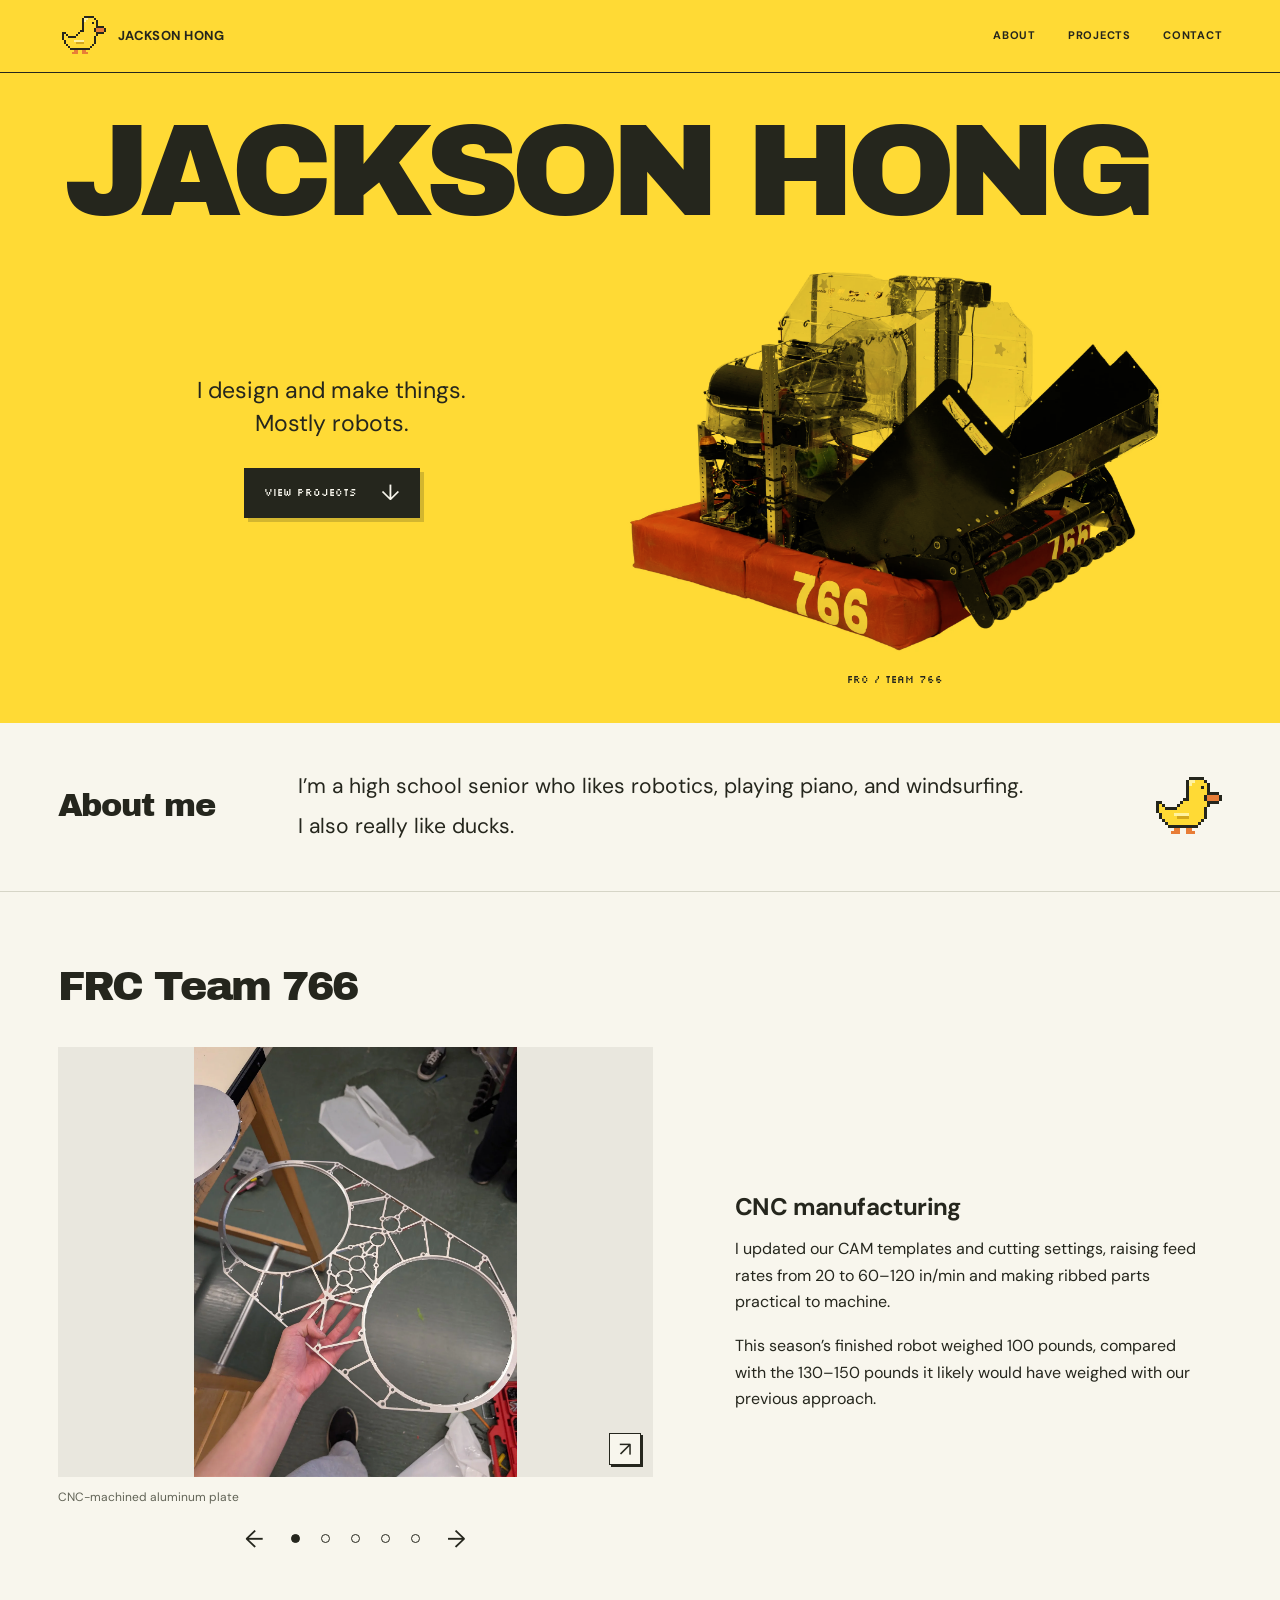
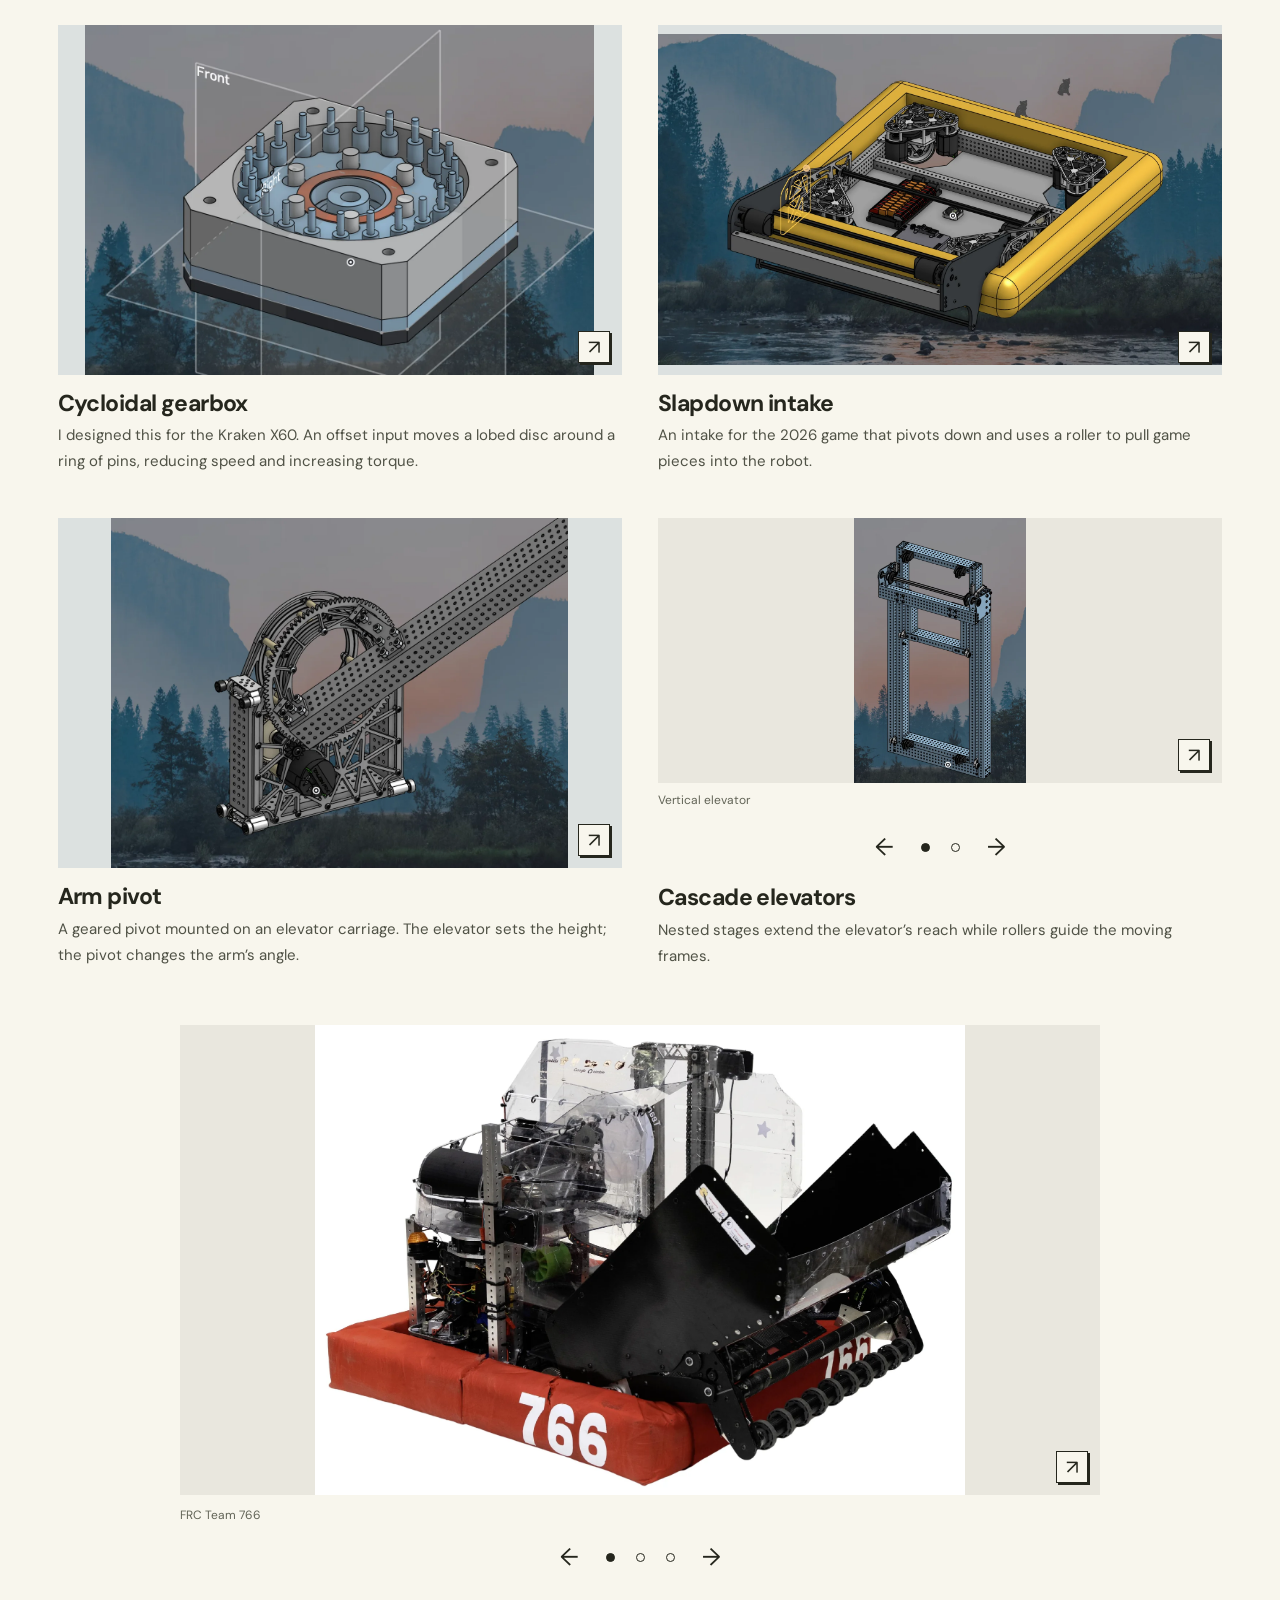
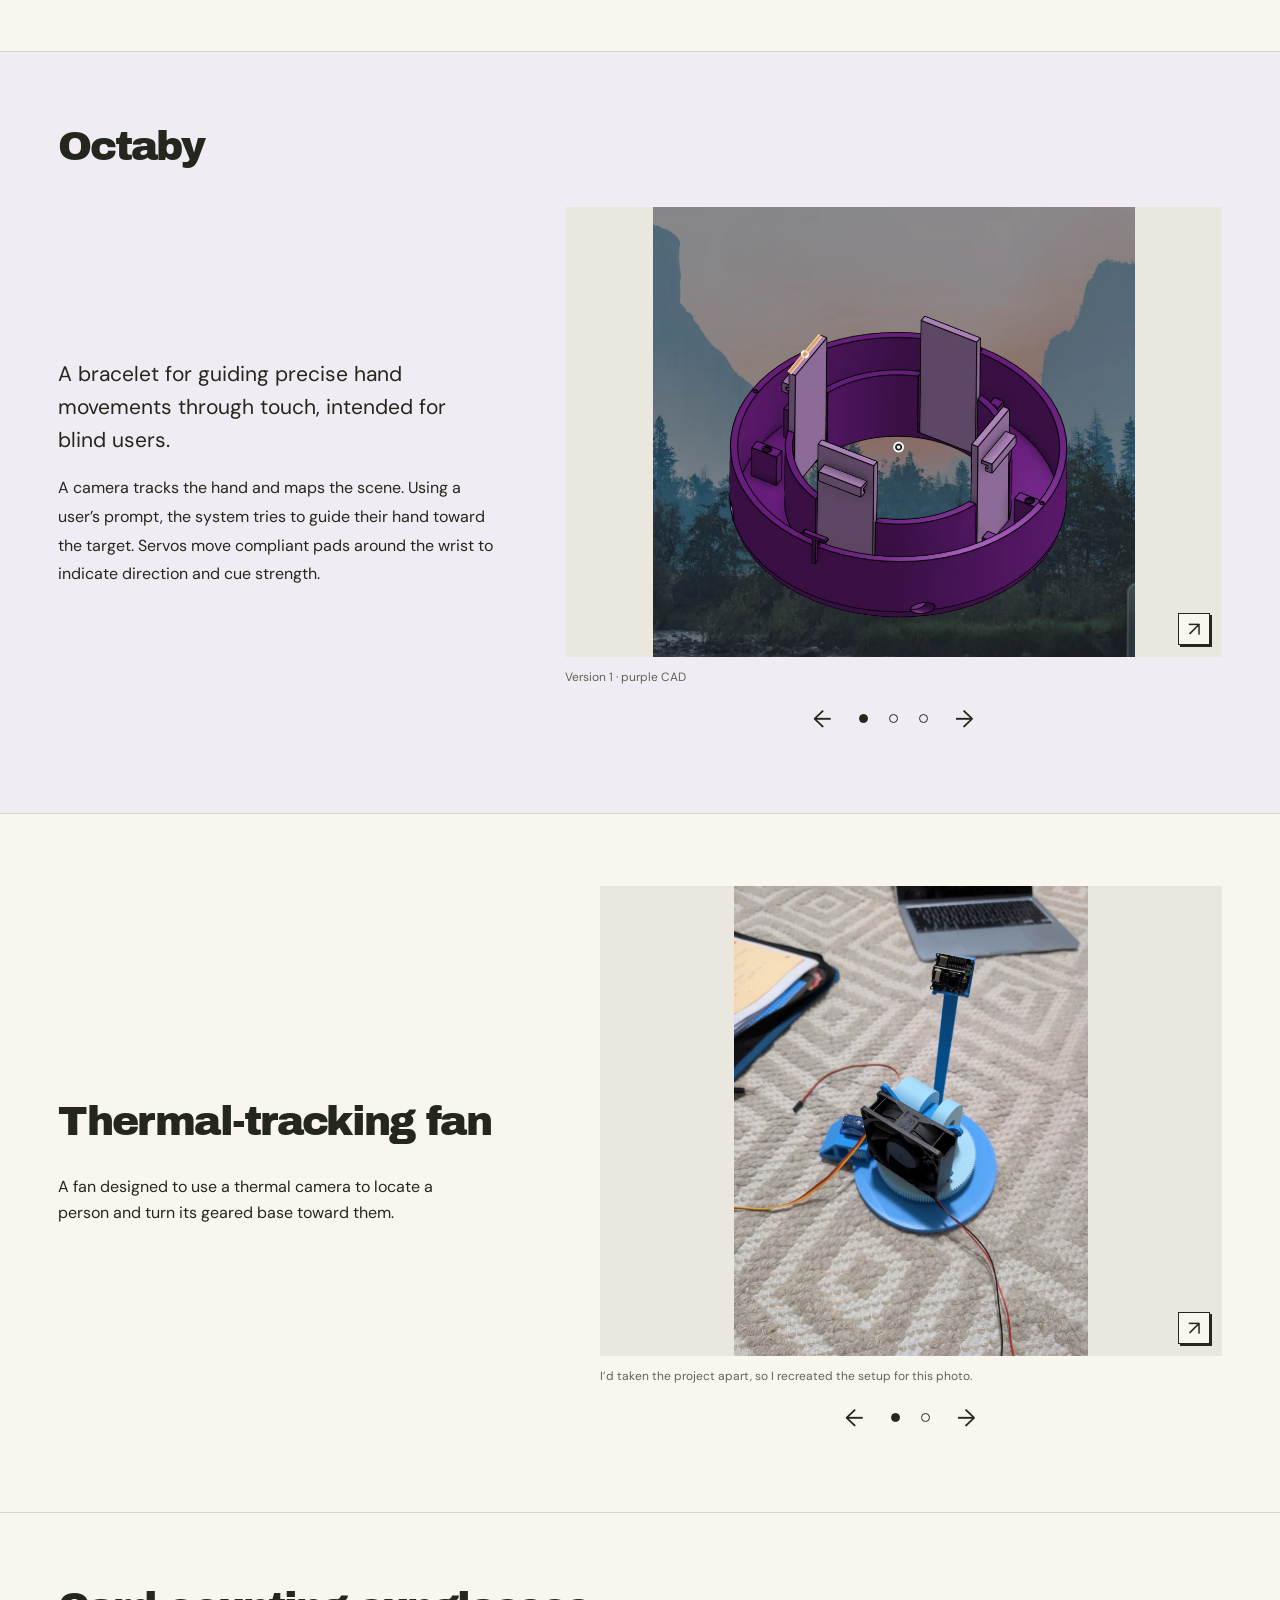
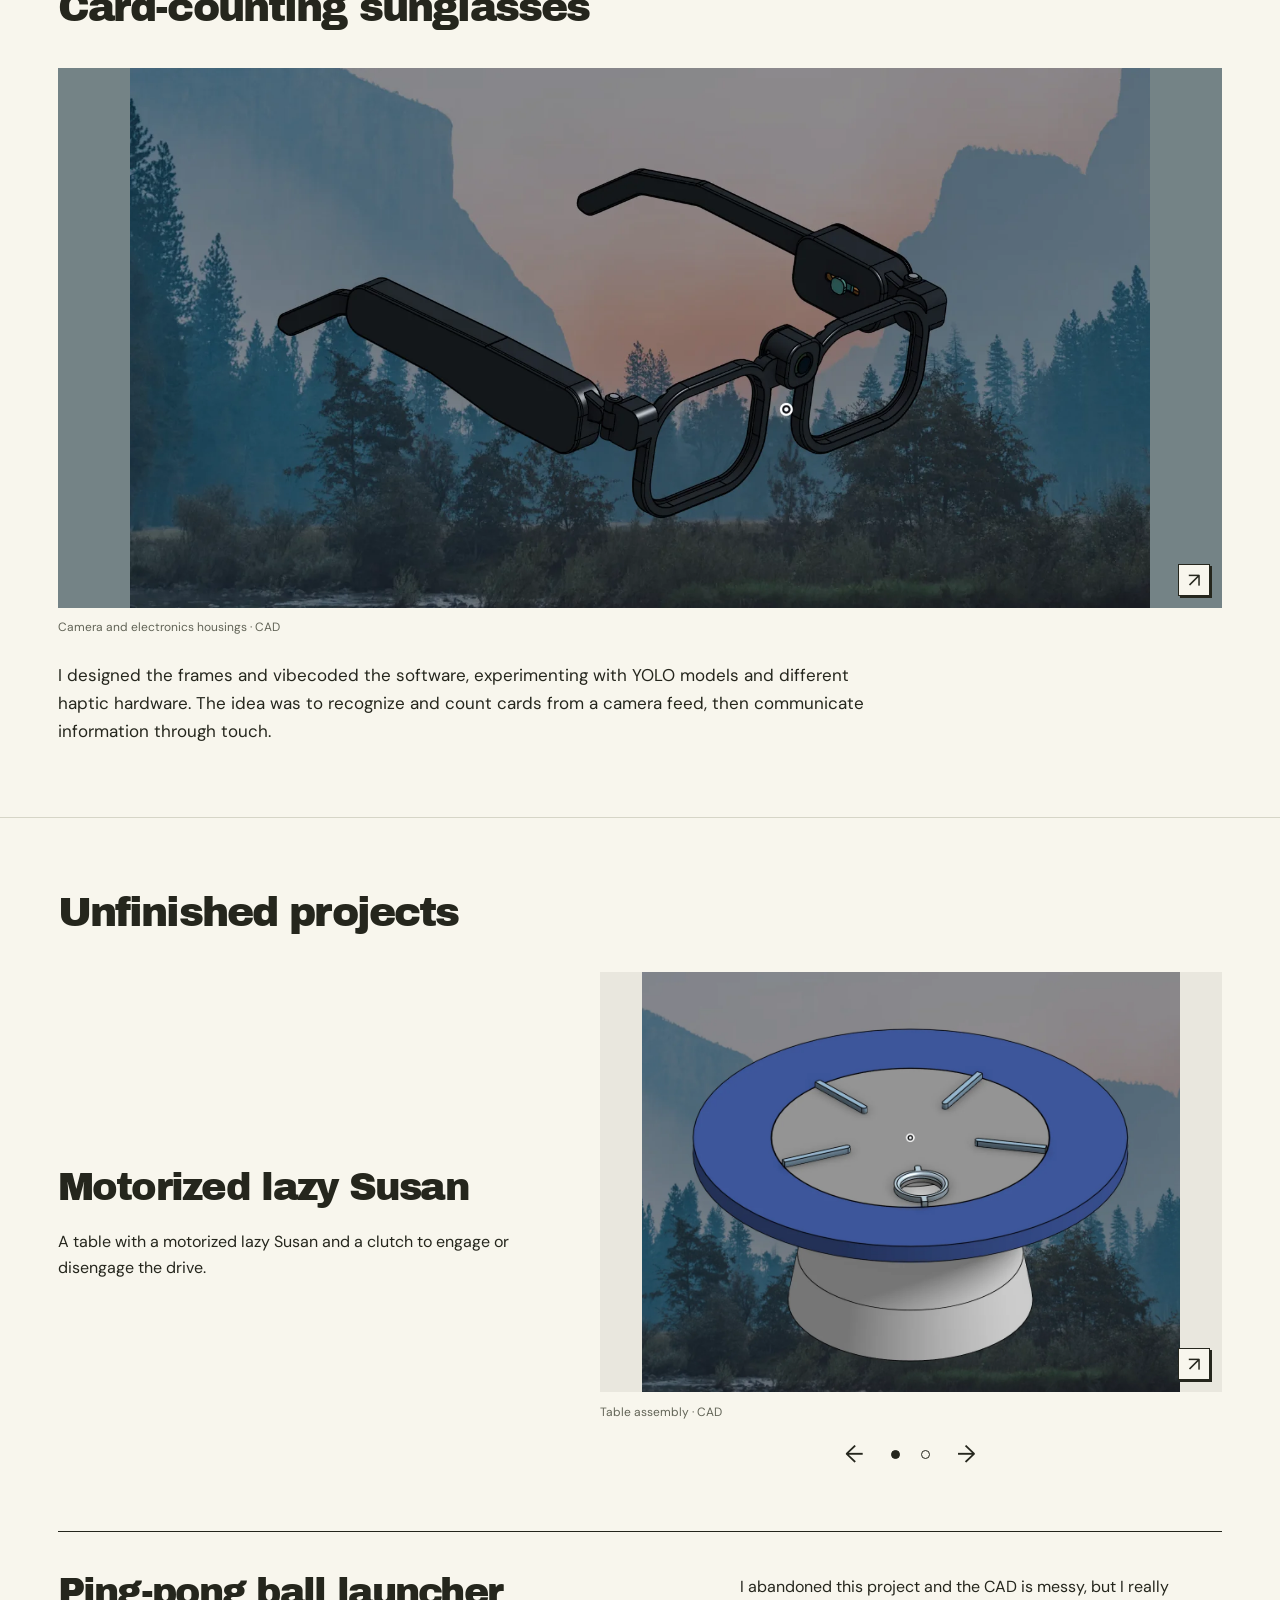
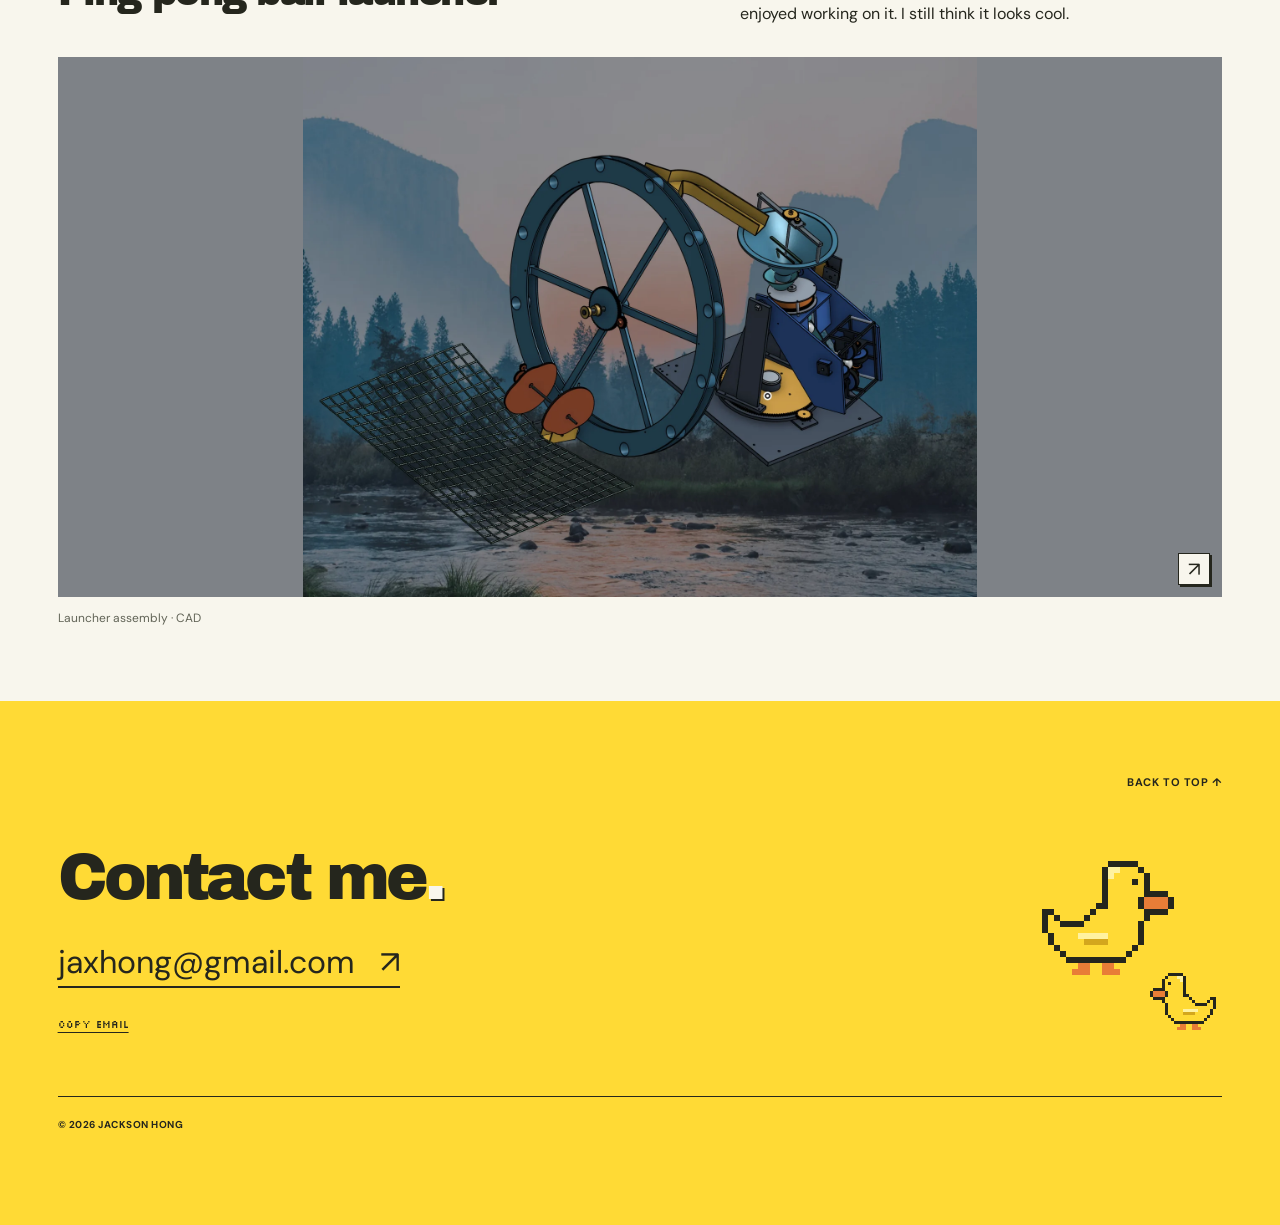
==== commit 02e267d5: "Remove DubHacks note from Octaby section" ====
--- a/index.html
+++ b/index.html
@@ -35,7 +35,7 @@
 <article class="mechanism"><figure class="project-image cad-photo"><button class="image-link" data-src="assets/arm-pivot-cad.webp" data-caption="Arm pivot and carriage · CAD" aria-label="Enlarge: Elevator carriage CAD with a large gear and attached arm"><img src="assets/arm-pivot-cad.webp" srcset="assets/arm-pivot-cad-thumb.webp 640w, assets/arm-pivot-cad.webp 1250w" sizes="(max-width: 700px) 90vw, 55vw" width="1250" height="958" alt="Elevator carriage CAD with a large gear and attached arm" loading="lazy" decoding="async"><span class="enlarge" aria-hidden="true">↗</span></button><figcaption>Arm pivot and carriage · CAD</figcaption></figure><div class="mechanism-copy"><h3>Arm pivot</h3><p>A geared pivot mounted on an elevator carriage. The elevator sets the height; the pivot changes the arm’s angle.</p></div></article>
 <article class="mechanism"><section class="carousel elevator-carousel" data-carousel aria-roledescription="carousel" aria-label="Cascade elevator CAD"><div class="carousel-track"><div class="carousel-slide is-active" data-label="Vertical elevator" role="group" aria-roledescription="slide" aria-label="1 of 2"><figure class="project-image "><button class="image-link" data-src="assets/cascade-elevator-blue-cad.webp" data-caption="Vertical elevator" aria-label="Enlarge: Blue cascade elevator CAD with nested frames and guide rollers"><img src="assets/cascade-elevator-blue-cad.webp" srcset="assets/cascade-elevator-blue-cad-thumb.webp 414w, assets/cascade-elevator-blue-cad.webp 594w" sizes="(max-width: 700px) 90vw, 55vw" width="594" height="918" alt="Blue cascade elevator CAD with nested frames and guide rollers" loading="lazy" decoding="async"><span class="enlarge" aria-hidden="true">↗</span></button><figcaption>Vertical elevator</figcaption></figure></div><div class="carousel-slide" data-label="Inclined elevator" role="group" aria-roledescription="slide" aria-label="2 of 2" hidden><figure class="project-image "><button class="image-link" data-src="assets/cascade-elevator-yellow-cad.webp" data-caption="Inclined elevator" aria-label="Enlarge: Yellow inclined elevator CAD with bracing and lifting hardware"><img src="assets/cascade-elevator-yellow-cad.webp" srcset="assets/cascade-elevator-yellow-cad-thumb.webp 631w, assets/cascade-elevator-yellow-cad.webp 1040w" sizes="(max-width: 700px) 90vw, 55vw" width="1040" height="1054" alt="Yellow inclined elevator CAD with bracing and lifting hardware" loading="lazy" decoding="async"><span class="enlarge" aria-hidden="true">↗</span></button><figcaption>Inclined elevator</figcaption></figure></div></div><div class="carousel-topbar"><div class="carousel-controls"><button class="carousel-arrow" data-carousel-prev aria-label="Previous photo">←</button><div class="carousel-dots" aria-label="Choose a photo"><button class="carousel-dot" data-carousel-dot data-slide-index="0" aria-label="Show image 1: Vertical elevator" aria-current="true"><span></span></button><button class="carousel-dot" data-carousel-dot data-slide-index="1" aria-label="Show image 2: Inclined elevator" aria-current="false"><span></span></button></div><button class="carousel-arrow" data-carousel-next aria-label="Next photo">→</button></div><span class="sr-only" data-carousel-count>1 / 2</span></div></section><div class="mechanism-copy"><h3>Cascade elevators</h3><p>Nested stages extend the elevator’s reach while rollers guide the moving frames.</p></div></article></div>
 <div class="field-layout"><section class="carousel field-carousel" data-carousel aria-roledescription="carousel" aria-label="Team 766 robot photos"><div class="carousel-track"><div class="carousel-slide is-active" data-label="FRC Team 766" role="group" aria-roledescription="slide" aria-label="1 of 3"><figure class="project-image "><button class="image-link" data-src="assets/frc-full-robot.webp" data-caption="FRC Team 766" aria-label="Enlarge: Assembled Team 766 robot with red bumpers and front intake rollers"><img src="assets/frc-full-robot.webp" srcset="assets/frc-full-robot-thumb.webp 640w, assets/frc-full-robot.webp 1800w" sizes="(max-width: 700px) 90vw, 55vw" width="1800" height="1301" alt="Assembled Team 766 robot with red bumpers and front intake rollers" loading="lazy" decoding="async"><span class="enlarge" aria-hidden="true">↗</span></button><figcaption>FRC Team 766</figcaption></figure></div><div class="carousel-slide" data-label="On the field" role="group" aria-roledescription="slide" aria-label="2 of 3" hidden><figure class="project-image "><button class="image-link" data-src="assets/frc-robot-on-field.webp" data-caption="On the field" aria-label="Enlarge: Team 766 robot on a competition field with the drive team behind the field wall"><img src="assets/frc-robot-on-field.webp" srcset="assets/frc-robot-on-field-thumb.webp 427w, assets/frc-robot-on-field.webp 1200w" sizes="(max-width: 700px) 90vw, 55vw" width="1200" height="1800" alt="Team 766 robot on a competition field with the drive team behind the field wall" loading="lazy" decoding="async"><span class="enlarge" aria-hidden="true">↗</span></button><figcaption>On the field</figcaption></figure></div><div class="carousel-slide" data-label="On the ice" role="group" aria-roledescription="slide" aria-label="3 of 3" hidden><figure class="project-image "><button class="image-link" data-src="assets/frc-robot-on-ice.webp" data-caption="On the ice" aria-label="Enlarge: Team 766 robot on an outdoor ice rink beneath string lights"><img src="assets/frc-robot-on-ice.webp" srcset="assets/frc-robot-on-ice-thumb.webp 480w, assets/frc-robot-on-ice.webp 1252w" sizes="(max-width: 700px) 90vw, 55vw" width="1252" height="1670" alt="Team 766 robot on an outdoor ice rink beneath string lights" loading="lazy" decoding="async"><span class="enlarge" aria-hidden="true">↗</span></button><figcaption>On the ice</figcaption></figure></div></div><div class="carousel-topbar"><div class="carousel-controls"><button class="carousel-arrow" data-carousel-prev aria-label="Previous photo">←</button><div class="carousel-dots" aria-label="Choose a photo"><button class="carousel-dot" data-carousel-dot data-slide-index="0" aria-label="Show image 1: FRC Team 766" aria-current="true"><span></span></button><button class="carousel-dot" data-carousel-dot data-slide-index="1" aria-label="Show image 2: On the field" aria-current="false"><span></span></button><button class="carousel-dot" data-carousel-dot data-slide-index="2" aria-label="Show image 3: On the ice" aria-current="false"><span></span></button></div><button class="carousel-arrow" data-carousel-next aria-label="Next photo">→</button></div><span class="sr-only" data-carousel-count>1 / 3</span></div></section></div></section>
-<section class="octaby section-shell" id="octaby" data-section aria-labelledby="octaby-title"><div class="section-heading"><h2 id="octaby-title">Octaby</h2></div><div class="octaby-layout"><div class="octaby-copy"><p class="lead">A bracelet for guiding precise hand movements through touch, intended for blind users.</p><p>A camera tracks the hand and maps the scene. Using a user’s prompt, the system tries to guide their hand toward the target. Servos move compliant pads around the wrist to indicate direction and cue strength.</p><aside class="award-note"><span aria-hidden="true">✳</span><p>This project was remade at DubHacks and won first place.</p></aside></div><section class="carousel octaby-carousel" data-carousel aria-roledescription="carousel" aria-label="Octaby versions and physical prototype"><div class="carousel-track"><div class="carousel-slide is-active" data-label="Version 1 · purple CAD" role="group" aria-roledescription="slide" aria-label="1 of 3"><figure class="project-image "><button class="image-link" data-src="assets/octaby-v1-purple-cad.webp" data-caption="Version 1 · purple CAD" aria-label="Enlarge: Purple Octaby enclosure CAD with internal compliant pads"><img src="assets/octaby-v1-purple-cad.webp" srcset="assets/octaby-v1-purple-cad-thumb.webp 640w, assets/octaby-v1-purple-cad.webp 924w" sizes="(max-width: 700px) 90vw, 55vw" width="924" height="862" alt="Purple Octaby enclosure CAD with internal compliant pads" loading="lazy" decoding="async"><span class="enlarge" aria-hidden="true">↗</span></button><figcaption>Version 1 · purple CAD</figcaption></figure></div><div class="carousel-slide" data-label="Prototype 2 · revised CAD" role="group" aria-roledescription="slide" aria-label="2 of 3" hidden><figure class="project-image "><button class="image-link" data-src="assets/octaby-v2-cad.webp" data-caption="Prototype 2 · revised CAD" aria-label="Enlarge: Light-blue Octaby enclosure CAD with revised internal layout"><img src="assets/octaby-v2-cad.webp" srcset="assets/octaby-v2-cad-thumb.webp 640w, assets/octaby-v2-cad.webp 960w" sizes="(max-width: 700px) 90vw, 55vw" width="960" height="846" alt="Light-blue Octaby enclosure CAD with revised internal layout" loading="lazy" decoding="async"><span class="enlarge" aria-hidden="true">↗</span></button><figcaption>Prototype 2 · revised CAD</figcaption></figure></div><div class="carousel-slide" data-label="Physical prototype · wired to the control electronics" role="group" aria-roledescription="slide" aria-label="3 of 3" hidden><figure class="project-image "><button class="image-link" data-src="assets/octaby-physical.webp" data-caption="Physical prototype · wired to the control electronics" aria-label="Enlarge: White Octaby bracelet and internal pads connected to control electronics on a desk"><img src="assets/octaby-physical.webp" srcset="assets/octaby-physical-thumb.webp 640w, assets/octaby-physical.webp 1800w" sizes="(max-width: 700px) 90vw, 55vw" width="1800" height="1355" alt="White Octaby bracelet and internal pads connected to control electronics on a desk" loading="lazy" decoding="async"><span class="enlarge" aria-hidden="true">↗</span></button><figcaption>Physical prototype · wired to the control electronics</figcaption></figure></div></div><div class="carousel-topbar"><div class="carousel-controls"><button class="carousel-arrow" data-carousel-prev aria-label="Previous photo">←</button><div class="carousel-dots" aria-label="Choose a photo"><button class="carousel-dot" data-carousel-dot data-slide-index="0" aria-label="Show image 1: Version 1 · purple CAD" aria-current="true"><span></span></button><button class="carousel-dot" data-carousel-dot data-slide-index="1" aria-label="Show image 2: Prototype 2 · revised CAD" aria-current="false"><span></span></button><button class="carousel-dot" data-carousel-dot data-slide-index="2" aria-label="Show image 3: Physical prototype · wired to the control electronics" aria-current="false"><span></span></button></div><button class="carousel-arrow" data-carousel-next aria-label="Next photo">→</button></div><span class="sr-only" data-carousel-count>1 / 3</span></div></section></div></section>
+<section class="octaby section-shell" id="octaby" data-section aria-labelledby="octaby-title"><div class="section-heading"><h2 id="octaby-title">Octaby</h2></div><div class="octaby-layout"><div class="octaby-copy"><p class="lead">A bracelet for guiding precise hand movements through touch, intended for blind users.</p><p>A camera tracks the hand and maps the scene. Using a user’s prompt, the system tries to guide their hand toward the target. Servos move compliant pads around the wrist to indicate direction and cue strength.</p></div><section class="carousel octaby-carousel" data-carousel aria-roledescription="carousel" aria-label="Octaby versions and physical prototype"><div class="carousel-track"><div class="carousel-slide is-active" data-label="Version 1 · purple CAD" role="group" aria-roledescription="slide" aria-label="1 of 3"><figure class="project-image "><button class="image-link" data-src="assets/octaby-v1-purple-cad.webp" data-caption="Version 1 · purple CAD" aria-label="Enlarge: Purple Octaby enclosure CAD with internal compliant pads"><img src="assets/octaby-v1-purple-cad.webp" srcset="assets/octaby-v1-purple-cad-thumb.webp 640w, assets/octaby-v1-purple-cad.webp 924w" sizes="(max-width: 700px) 90vw, 55vw" width="924" height="862" alt="Purple Octaby enclosure CAD with internal compliant pads" loading="lazy" decoding="async"><span class="enlarge" aria-hidden="true">↗</span></button><figcaption>Version 1 · purple CAD</figcaption></figure></div><div class="carousel-slide" data-label="Prototype 2 · revised CAD" role="group" aria-roledescription="slide" aria-label="2 of 3" hidden><figure class="project-image "><button class="image-link" data-src="assets/octaby-v2-cad.webp" data-caption="Prototype 2 · revised CAD" aria-label="Enlarge: Light-blue Octaby enclosure CAD with revised internal layout"><img src="assets/octaby-v2-cad.webp" srcset="assets/octaby-v2-cad-thumb.webp 640w, assets/octaby-v2-cad.webp 960w" sizes="(max-width: 700px) 90vw, 55vw" width="960" height="846" alt="Light-blue Octaby enclosure CAD with revised internal layout" loading="lazy" decoding="async"><span class="enlarge" aria-hidden="true">↗</span></button><figcaption>Prototype 2 · revised CAD</figcaption></figure></div><div class="carousel-slide" data-label="Physical prototype · wired to the control electronics" role="group" aria-roledescription="slide" aria-label="3 of 3" hidden><figure class="project-image "><button class="image-link" data-src="assets/octaby-physical.webp" data-caption="Physical prototype · wired to the control electronics" aria-label="Enlarge: White Octaby bracelet and internal pads connected to control electronics on a desk"><img src="assets/octaby-physical.webp" srcset="assets/octaby-physical-thumb.webp 640w, assets/octaby-physical.webp 1800w" sizes="(max-width: 700px) 90vw, 55vw" width="1800" height="1355" alt="White Octaby bracelet and internal pads connected to control electronics on a desk" loading="lazy" decoding="async"><span class="enlarge" aria-hidden="true">↗</span></button><figcaption>Physical prototype · wired to the control electronics</figcaption></figure></div></div><div class="carousel-topbar"><div class="carousel-controls"><button class="carousel-arrow" data-carousel-prev aria-label="Previous photo">←</button><div class="carousel-dots" aria-label="Choose a photo"><button class="carousel-dot" data-carousel-dot data-slide-index="0" aria-label="Show image 1: Version 1 · purple CAD" aria-current="true"><span></span></button><button class="carousel-dot" data-carousel-dot data-slide-index="1" aria-label="Show image 2: Prototype 2 · revised CAD" aria-current="false"><span></span></button><button class="carousel-dot" data-carousel-dot data-slide-index="2" aria-label="Show image 3: Physical prototype · wired to the control electronics" aria-current="false"><span></span></button></div><button class="carousel-arrow" data-carousel-next aria-label="Next photo">→</button></div><span class="sr-only" data-carousel-count>1 / 3</span></div></section></div></section>
 <section class="fan section-shell" id="fan" data-section aria-labelledby="fan-title"><div class="fan-layout"><div class="fan-copy"><h2 id="fan-title">Thermal-tracking fan</h2><p>A fan designed to use a thermal camera to locate a person and turn its geared base toward them.</p></div><section class="carousel fan-carousel" data-carousel aria-roledescription="carousel" aria-label="Thermal-tracking fan CAD and recreated setup"><div class="carousel-track"><div class="carousel-slide is-active" data-label="I’d taken the project apart, so I recreated the setup for this photo." role="group" aria-roledescription="slide" aria-label="1 of 2"><figure class="project-image "><button class="image-link" data-src="assets/thermal-fan-physical.webp" data-caption="I’d taken the project apart, so I recreated the setup for this photo." aria-label="Enlarge: Blue printed fan assembly and raised camera, arranged to recreate the original setup"><img src="assets/thermal-fan-physical.webp" srcset="assets/thermal-fan-physical-thumb.webp 482w, assets/thermal-fan-physical.webp 1258w" sizes="(max-width: 700px) 90vw, 55vw" width="1258" height="1670" alt="Blue printed fan assembly and raised camera, arranged to recreate the original setup" loading="lazy" decoding="async"><span class="enlarge" aria-hidden="true">↗</span></button><figcaption>I’d taken the project apart, so I recreated the setup for this photo.</figcaption></figure></div><div class="carousel-slide" data-label="Fan and rotating base · CAD" role="group" aria-roledescription="slide" aria-label="2 of 2" hidden><figure class="project-image "><button class="image-link" data-src="assets/thermal-fan-cad.webp" data-caption="Fan and rotating base · CAD" aria-label="Enlarge: Turreted fan CAD on a geared base with an elevated camera mount"><img src="assets/thermal-fan-cad.webp" srcset="assets/thermal-fan-cad-thumb.webp 469w, assets/thermal-fan-cad.webp 934w" sizes="(max-width: 700px) 90vw, 55vw" width="934" height="1274" alt="Turreted fan CAD on a geared base with an elevated camera mount" loading="lazy" decoding="async"><span class="enlarge" aria-hidden="true">↗</span></button><figcaption>Fan and rotating base · CAD</figcaption></figure></div></div><div class="carousel-topbar"><div class="carousel-controls"><button class="carousel-arrow" data-carousel-prev aria-label="Previous photo">←</button><div class="carousel-dots" aria-label="Choose a photo"><button class="carousel-dot" data-carousel-dot data-slide-index="0" aria-label="Show image 1: I’d taken the project apart, so I recreated the setup for this photo." aria-current="true"><span></span></button><button class="carousel-dot" data-carousel-dot data-slide-index="1" aria-label="Show image 2: Fan and rotating base · CAD" aria-current="false"><span></span></button></div><button class="carousel-arrow" data-carousel-next aria-label="Next photo">→</button></div><span class="sr-only" data-carousel-count>1 / 2</span></div></section></div></section>
 <section class="glasses section-shell" id="glasses" data-section aria-labelledby="glasses-title"><div class="section-heading"><h2 id="glasses-title">Card-counting sunglasses</h2></div><figure class="project-image glasses-image"><button class="image-link" data-src="assets/card-counting-glasses-cad.webp" data-caption="Camera and electronics housings · CAD" aria-label="Enlarge: Glasses CAD with a central camera and electronics housings along both temples"><img src="assets/card-counting-glasses-cad.webp" srcset="assets/card-counting-glasses-cad-thumb.webp 640w, assets/card-counting-glasses-cad.webp 1618w" sizes="(max-width: 700px) 90vw, 55vw" width="1618" height="856" alt="Glasses CAD with a central camera and electronics housings along both temples" loading="lazy" decoding="async"><span class="enlarge" aria-hidden="true">↗</span></button><figcaption>Camera and electronics housings · CAD</figcaption></figure><div class="glasses-bottom"><p>I designed the frames and vibecoded the software, experimenting with YOLO models and different haptic hardware. The idea was to recognize and count cards from a camera feed, then communicate information through touch.</p></div></section>
 <section class="unfinished section-shell" id="unfinished" data-section aria-labelledby="unfinished-title"><div class="section-heading"><h2 id="unfinished-title">Unfinished projects</h2></div><article class="unfinished-table"><div class="unfinished-copy"><h3>Motorized lazy Susan</h3><p>A table with a motorized lazy Susan and a clutch to engage or disengage the drive.</p></div><section class="carousel table-carousel" data-carousel aria-roledescription="carousel" aria-label="Motorized lazy Susan table CAD"><div class="carousel-track"><div class="carousel-slide is-active" data-label="Table assembly · CAD" role="group" aria-roledescription="slide" aria-label="1 of 2"><figure class="project-image "><button class="image-link" data-src="assets/lazy-susan-table-cad.webp" data-caption="Table assembly · CAD" aria-label="Enlarge: Round table CAD with a blue outer ring and central lazy Susan"><img src="assets/lazy-susan-table-cad.webp" srcset="assets/lazy-susan-table-cad-thumb.webp 640w, assets/lazy-susan-table-cad.webp 1278w" sizes="(max-width: 700px) 90vw, 55vw" width="1278" height="998" alt="Round table CAD with a blue outer ring and central lazy Susan" loading="lazy" decoding="async"><span class="enlarge" aria-hidden="true">↗</span></button><figcaption>Table assembly · CAD</figcaption></figure></div><div class="carousel-slide" data-label="Drive and clutch assembly · CAD" role="group" aria-roledescription="slide" aria-label="2 of 2" hidden><figure class="project-image "><button class="image-link" data-src="assets/lazy-susan-drive-cad.webp" data-caption="Drive and clutch assembly · CAD" aria-label="Enlarge: CAD of the motorized table drive and clutch mechanism"><img src="assets/lazy-susan-drive-cad.webp" srcset="assets/lazy-susan-drive-cad-thumb.webp 399w, assets/lazy-susan-drive-cad.webp 538w" sizes="(max-width: 700px) 90vw, 55vw" width="538" height="862" alt="CAD of the motorized table drive and clutch mechanism" loading="lazy" decoding="async"><span class="enlarge" aria-hidden="true">↗</span></button><figcaption>Drive and clutch assembly · CAD</figcaption></figure></div></div><div class="carousel-topbar"><div class="carousel-controls"><button class="carousel-arrow" data-carousel-prev aria-label="Previous photo">←</button><div class="carousel-dots" aria-label="Choose a photo"><button class="carousel-dot" data-carousel-dot data-slide-index="0" aria-label="Show image 1: Table assembly · CAD" aria-current="true"><span></span></button><button class="carousel-dot" data-carousel-dot data-slide-index="1" aria-label="Show image 2: Drive and clutch assembly · CAD" aria-current="false"><span></span></button></div><button class="carousel-arrow" data-carousel-next aria-label="Next photo">→</button></div><span class="sr-only" data-carousel-count>1 / 2</span></div></section></article><article id="launcher"><div class="launcher-header"><div><h3>Ping-pong ball launcher</h3></div><p>I abandoned this project and the CAD is messy, but I really enjoyed working on it. I still think it looks cool.</p></div><div class="launcher-image-wrap"><figure class="project-image launcher-image"><button class="image-link" data-src="assets/ping-pong-launcher-cad.webp" data-caption="Launcher assembly · CAD" aria-label="Enlarge: Ping-pong ball launcher CAD with a large wheel, ramp, hopper, and launch mechanism"><img src="assets/ping-pong-launcher-cad.webp" srcset="assets/ping-pong-launcher-cad-thumb.webp 640w, assets/ping-pong-launcher-cad.webp 1612w" sizes="(max-width: 700px) 90vw, 55vw" width="1612" height="1292" alt="Ping-pong ball launcher CAD with a large wheel, ramp, hopper, and launch mechanism" loading="lazy" decoding="async"><span class="enlarge" aria-hidden="true">↗</span></button><figcaption>Launcher assembly · CAD</figcaption></figure><button class="duck-button launcher-duck" data-duck aria-label="Say hello to the duck"><svg viewBox="0 0 24 24" aria-hidden="true" class="duck-art"><use href="#pixel-duck"/></svg><span class="duck-bubble" aria-hidden="true">quack.</span></button></div></article></section>
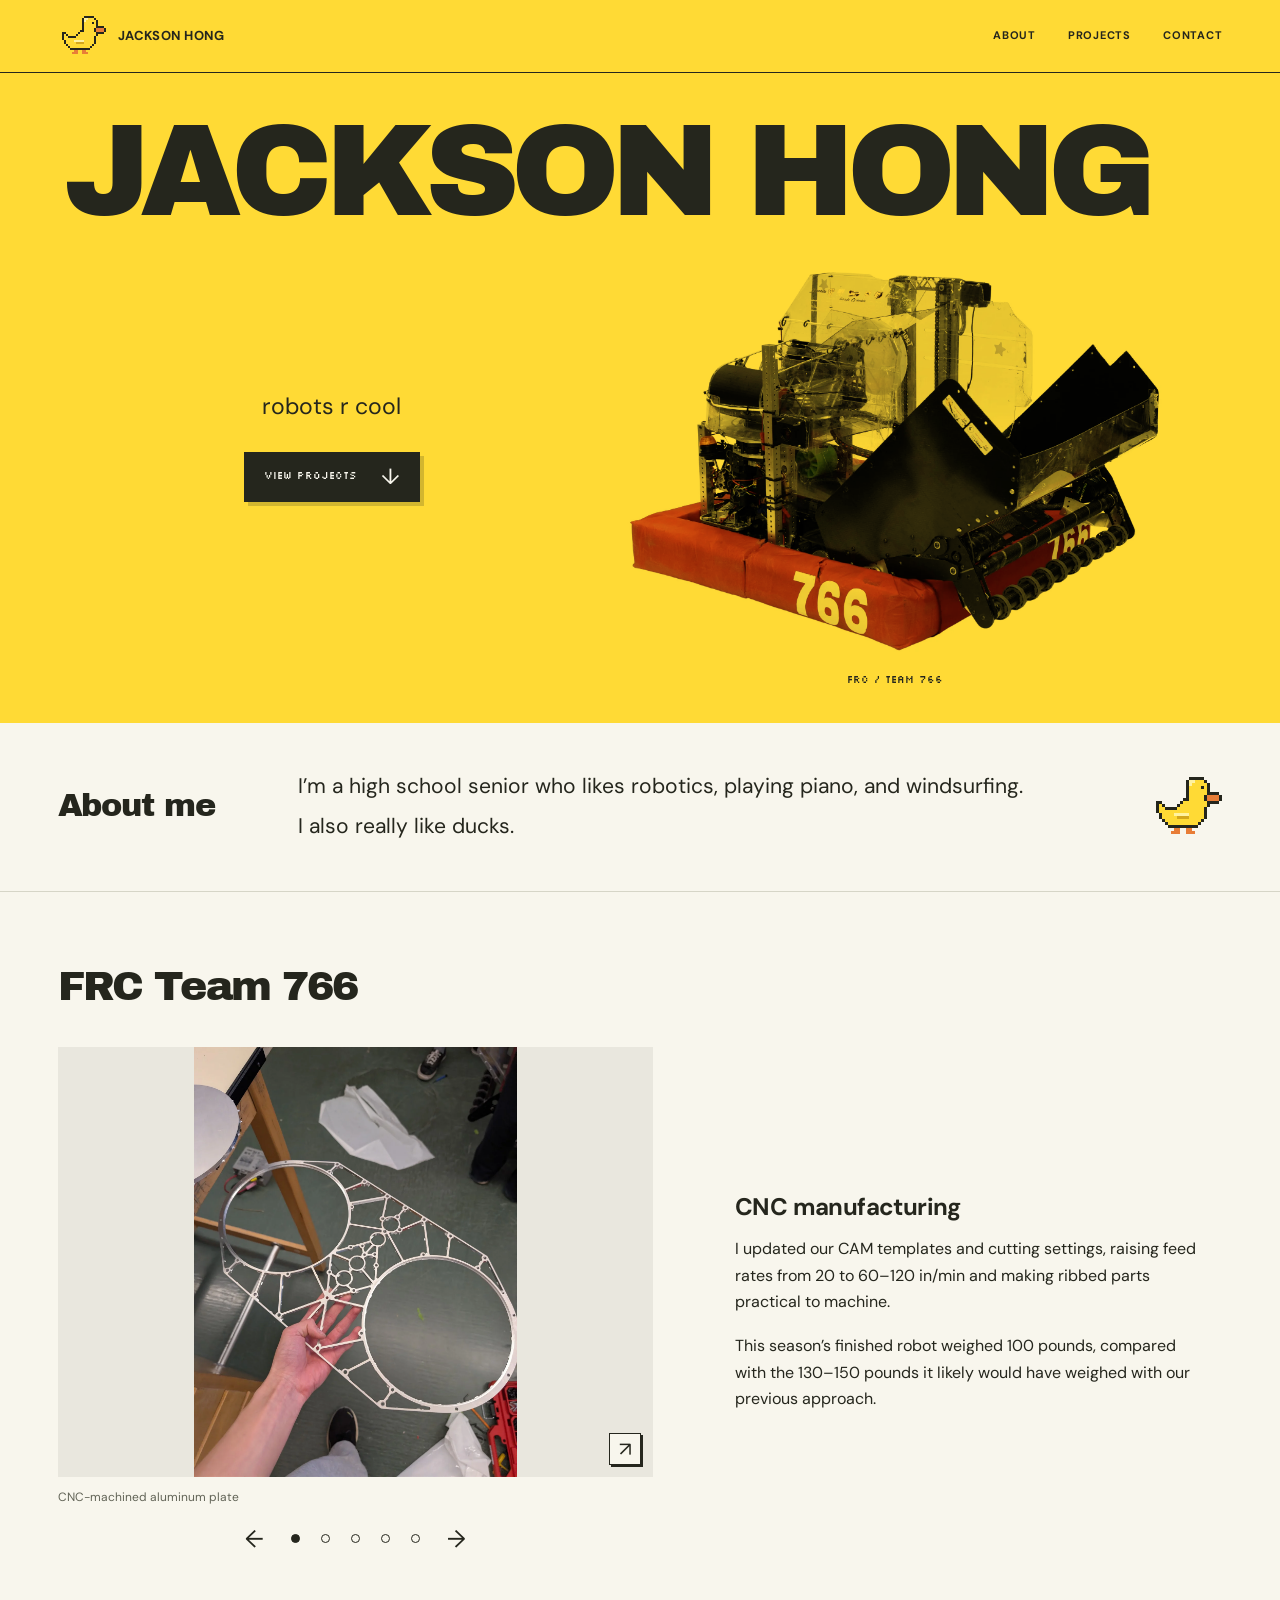
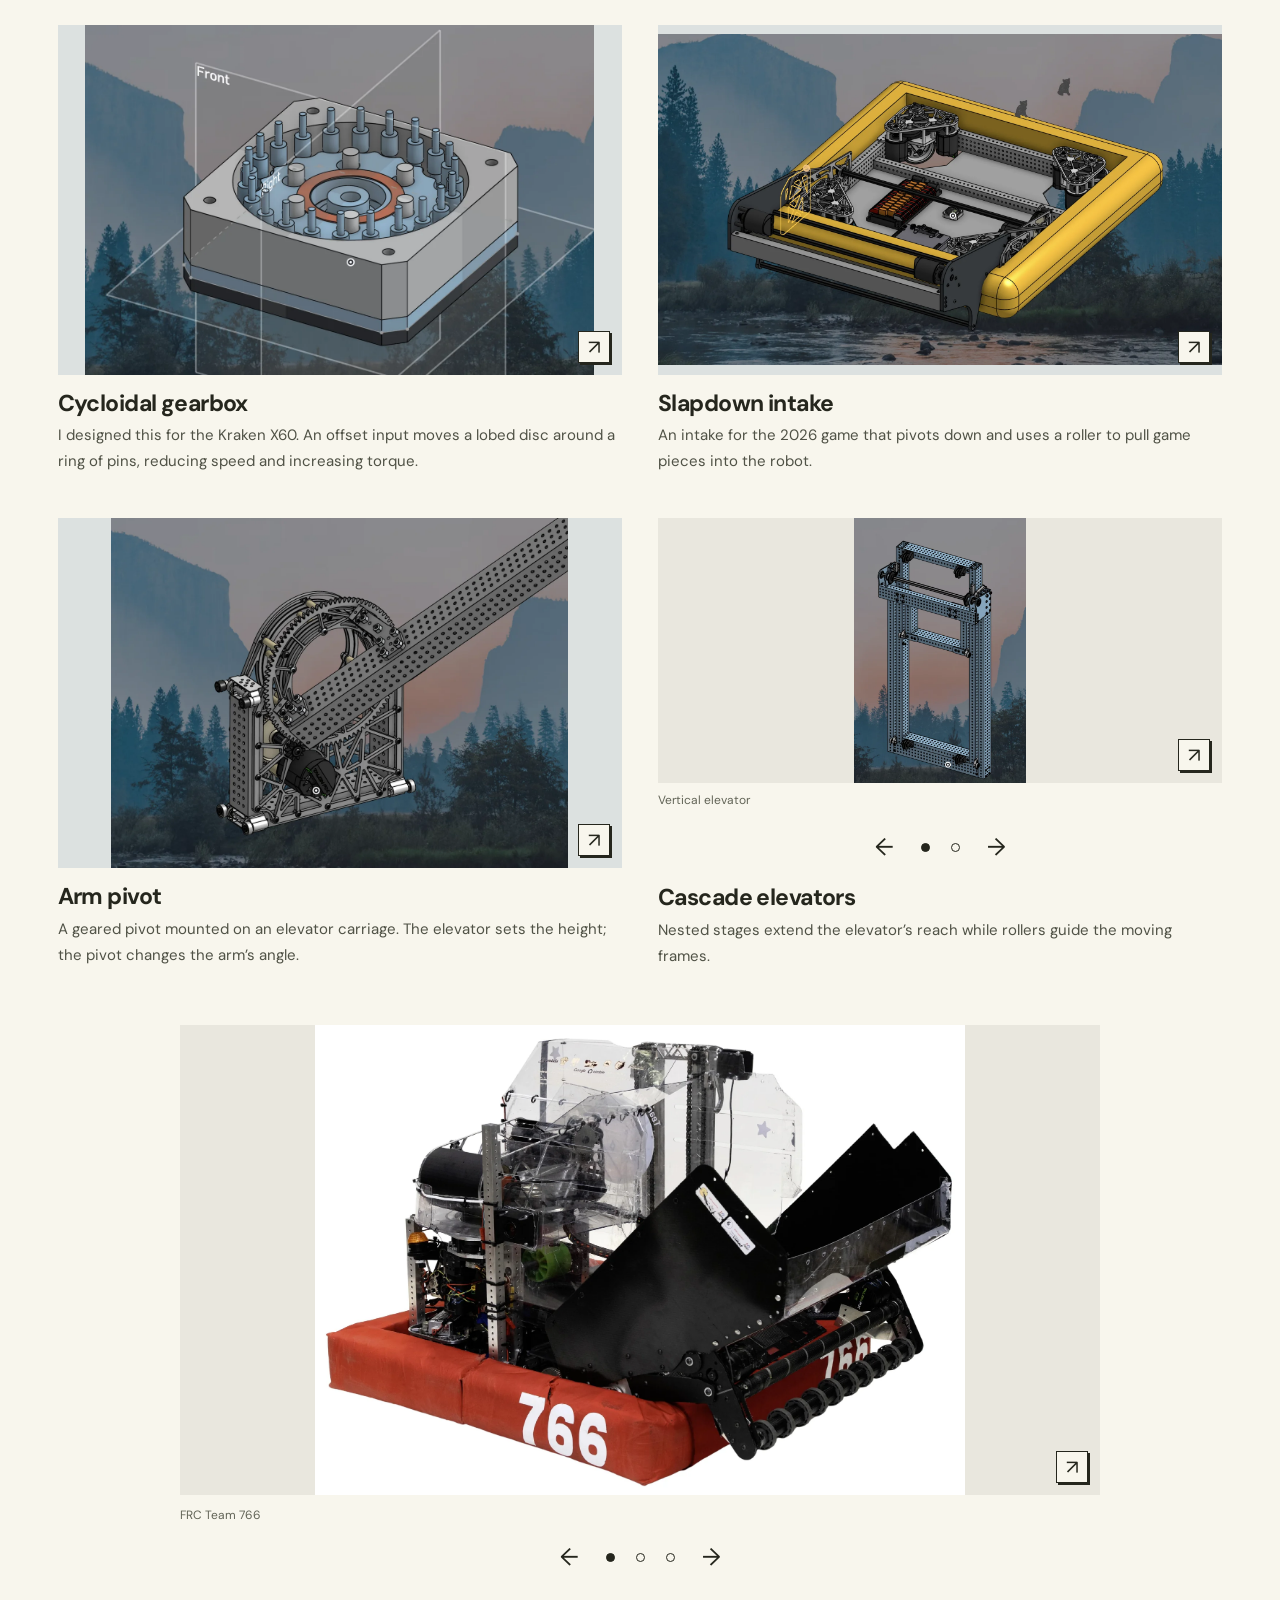
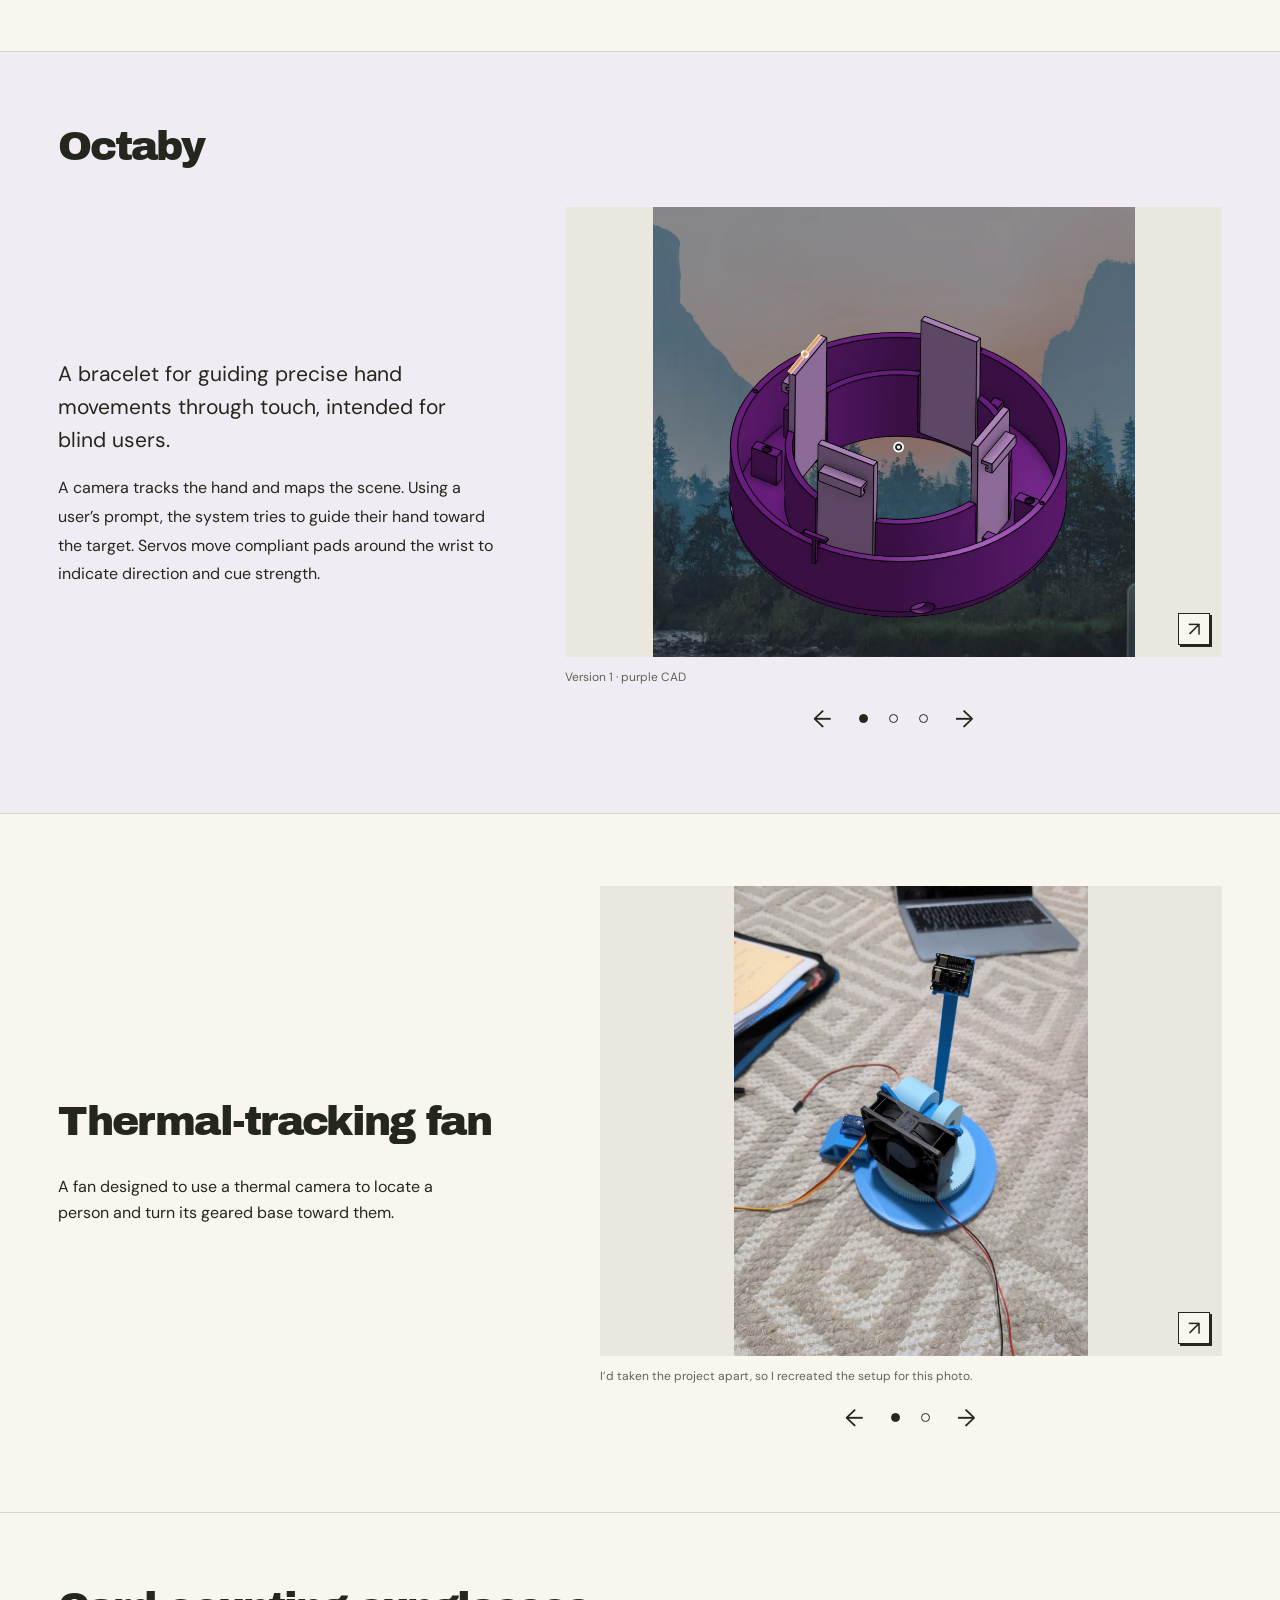
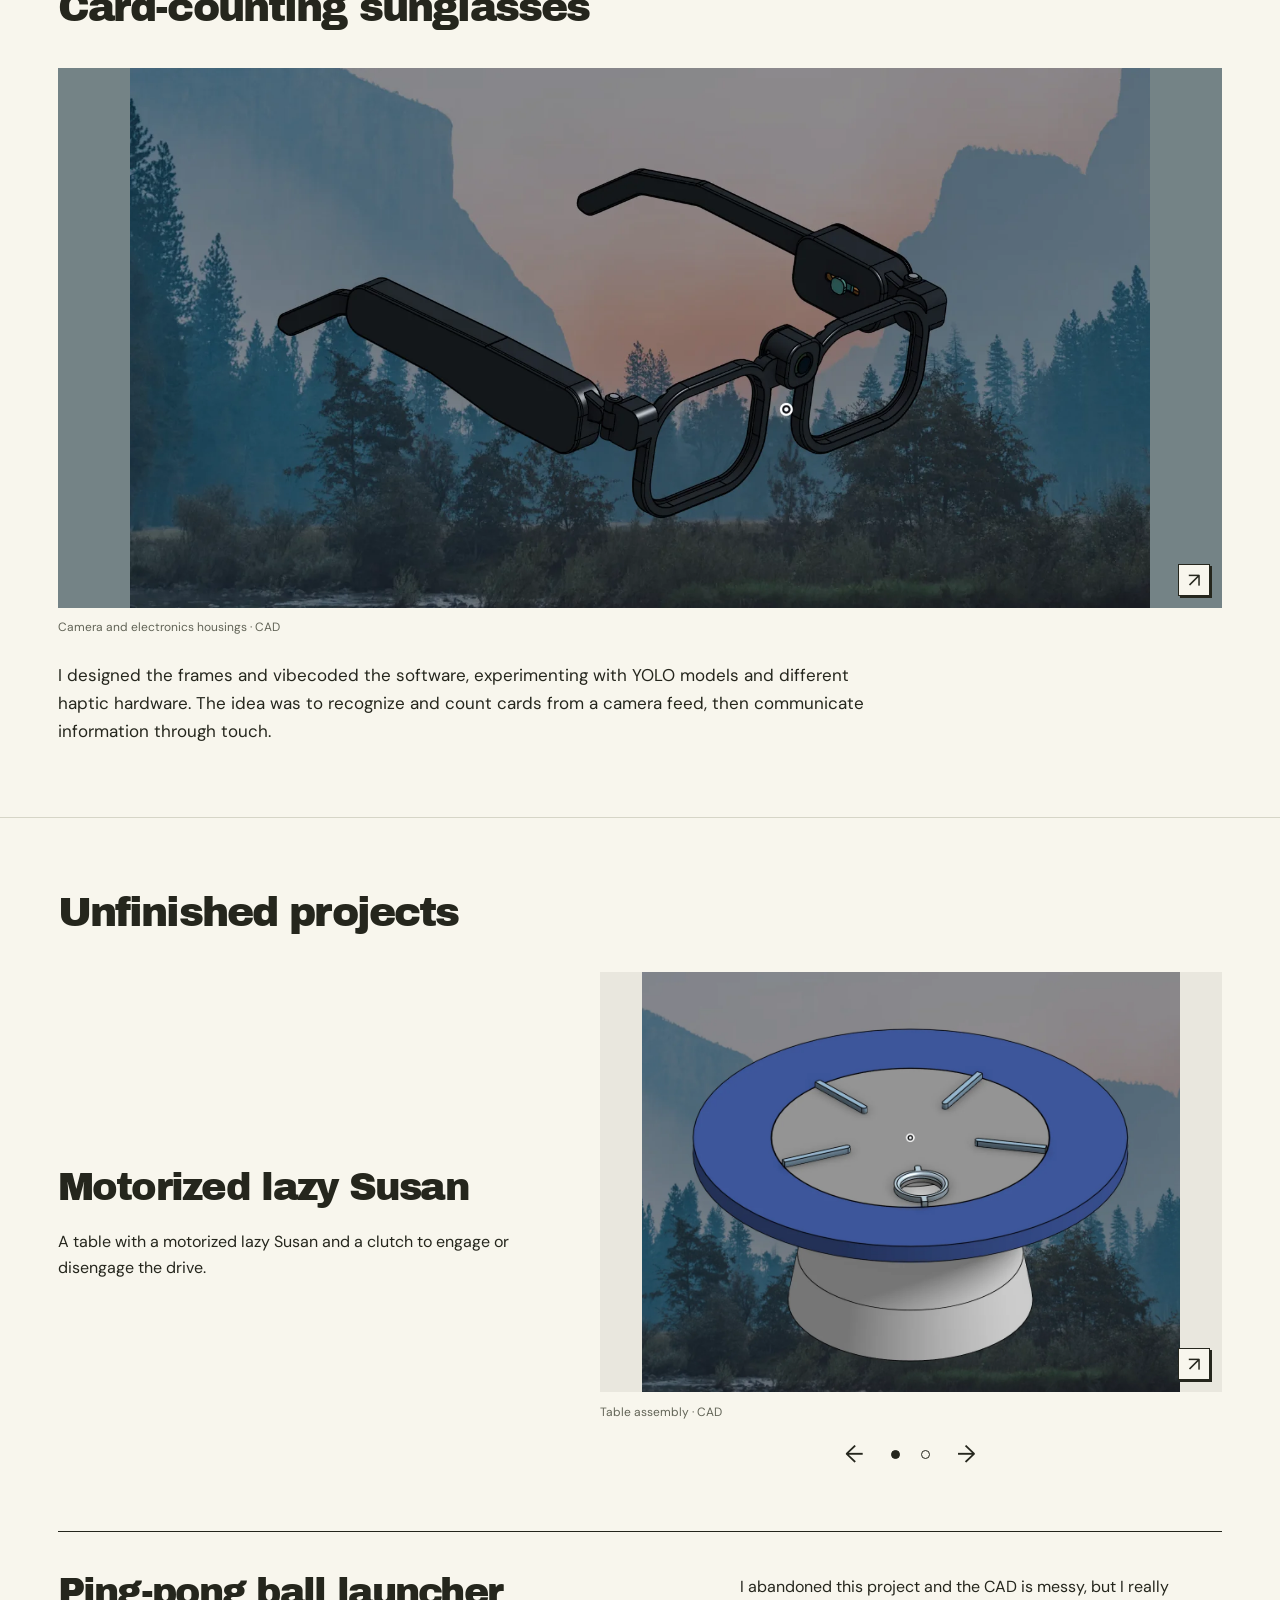
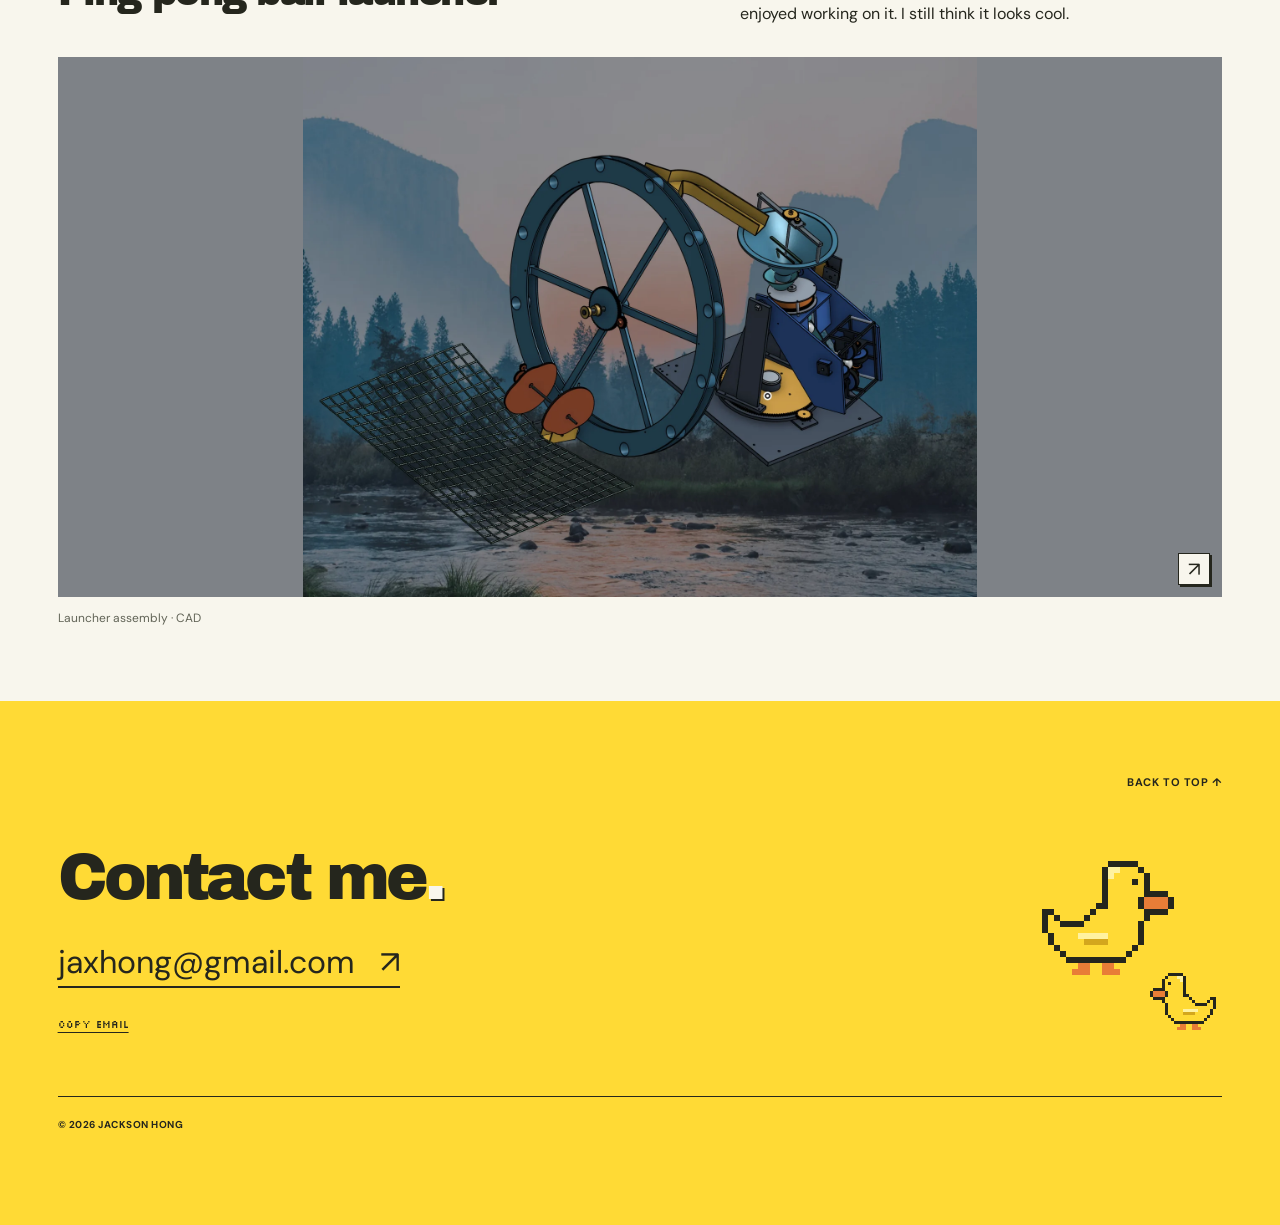
==== commit 0abdd57b: "Simplify homepage intro to robots r cool" ====
--- a/index.html
+++ b/index.html
@@ -12,7 +12,7 @@
 <section class="workshop-hero" id="top" data-section aria-labelledby="hero-title">
   <h1 id="hero-title">JACKSON HONG</h1>
   <div class="workshop-stage">
-    <div class="workshop-intro"><p>I design and make things.<br>Mostly robots.</p><a class="button button-dark" href="#work">VIEW PROJECTS <span aria-hidden="true">↓</span></a>
+    <div class="workshop-intro"><p>robots r cool</p><a class="button button-dark" href="#work">VIEW PROJECTS <span aria-hidden="true">↓</span></a>
     </div>
     <div class="robot-portrait"><img src="assets/frc-full-robot.webp" width="1800" height="1301" alt="Team 766’s assembled robot, with red bumpers, front intake, and transparent panels" fetchpriority="high" decoding="async"><div class="robot-caption"><span class="pixel">FRC / TEAM 766</span></div></div>
   </div>
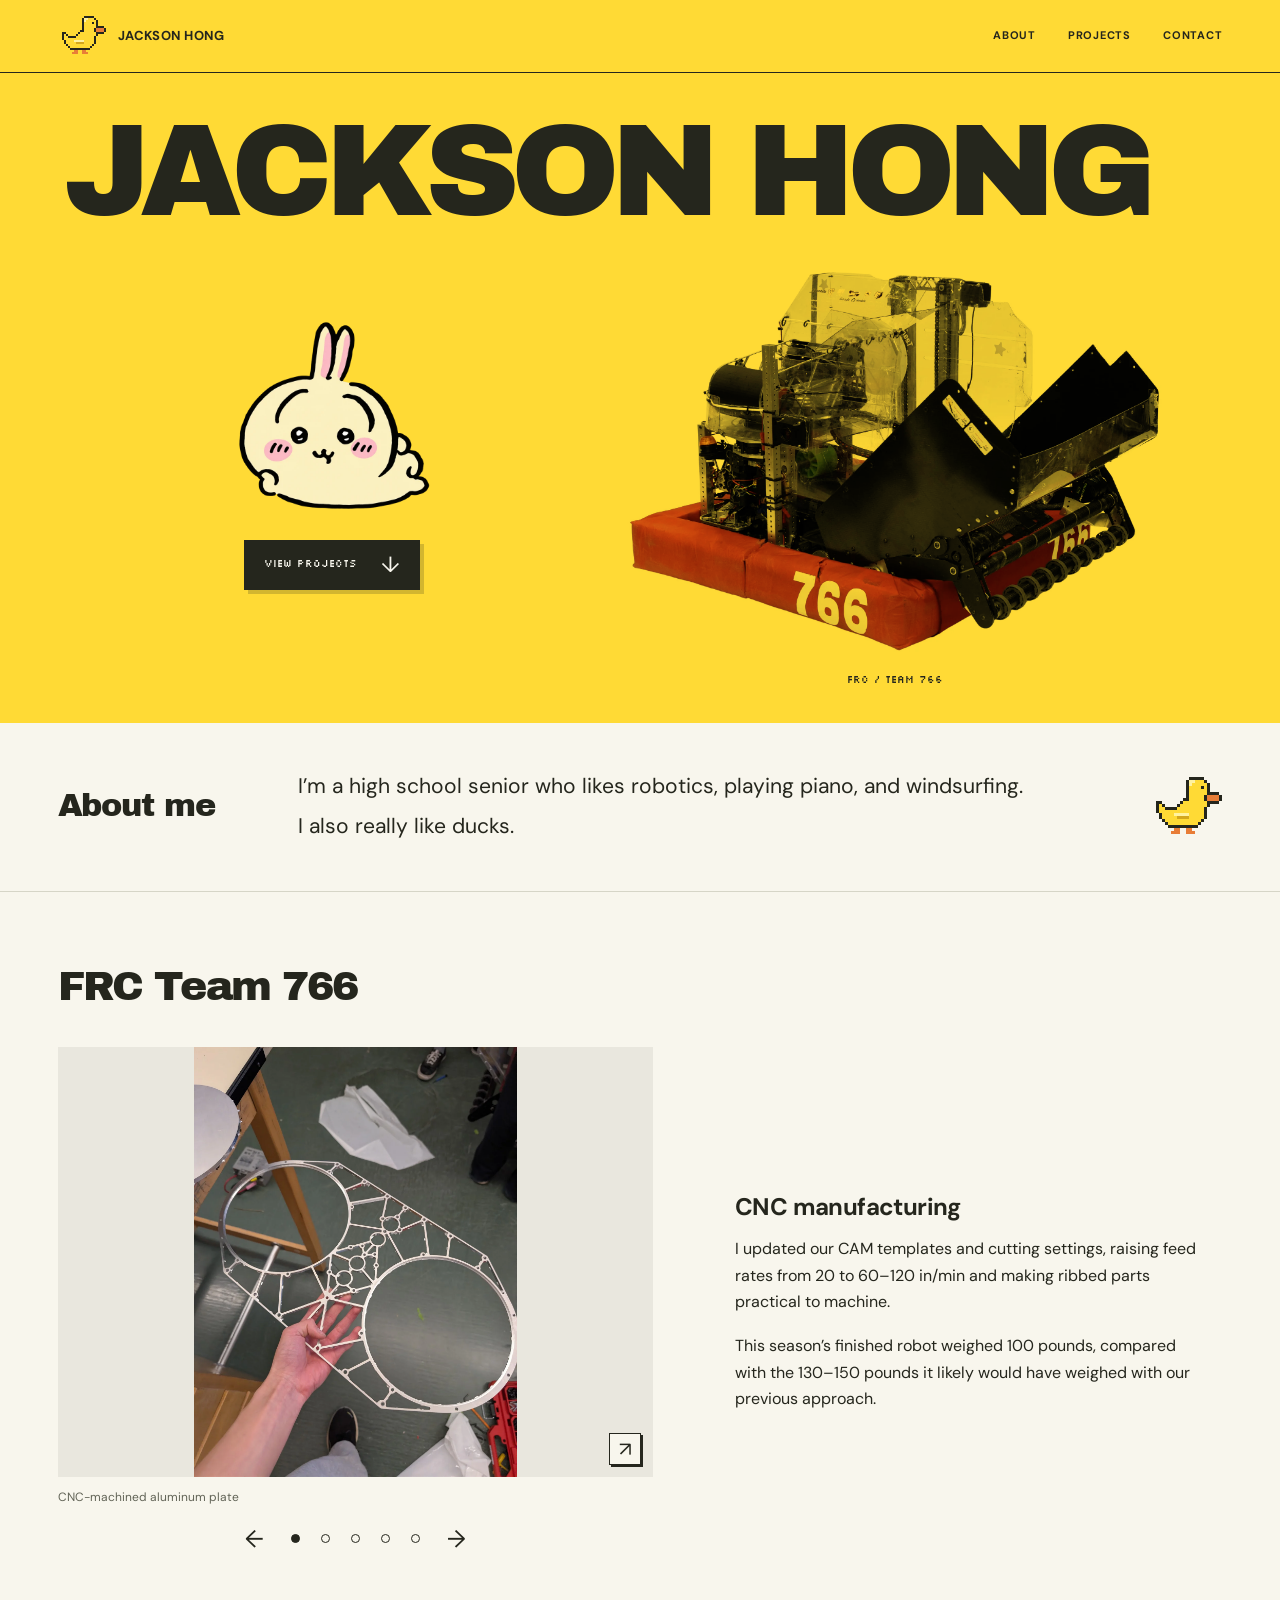
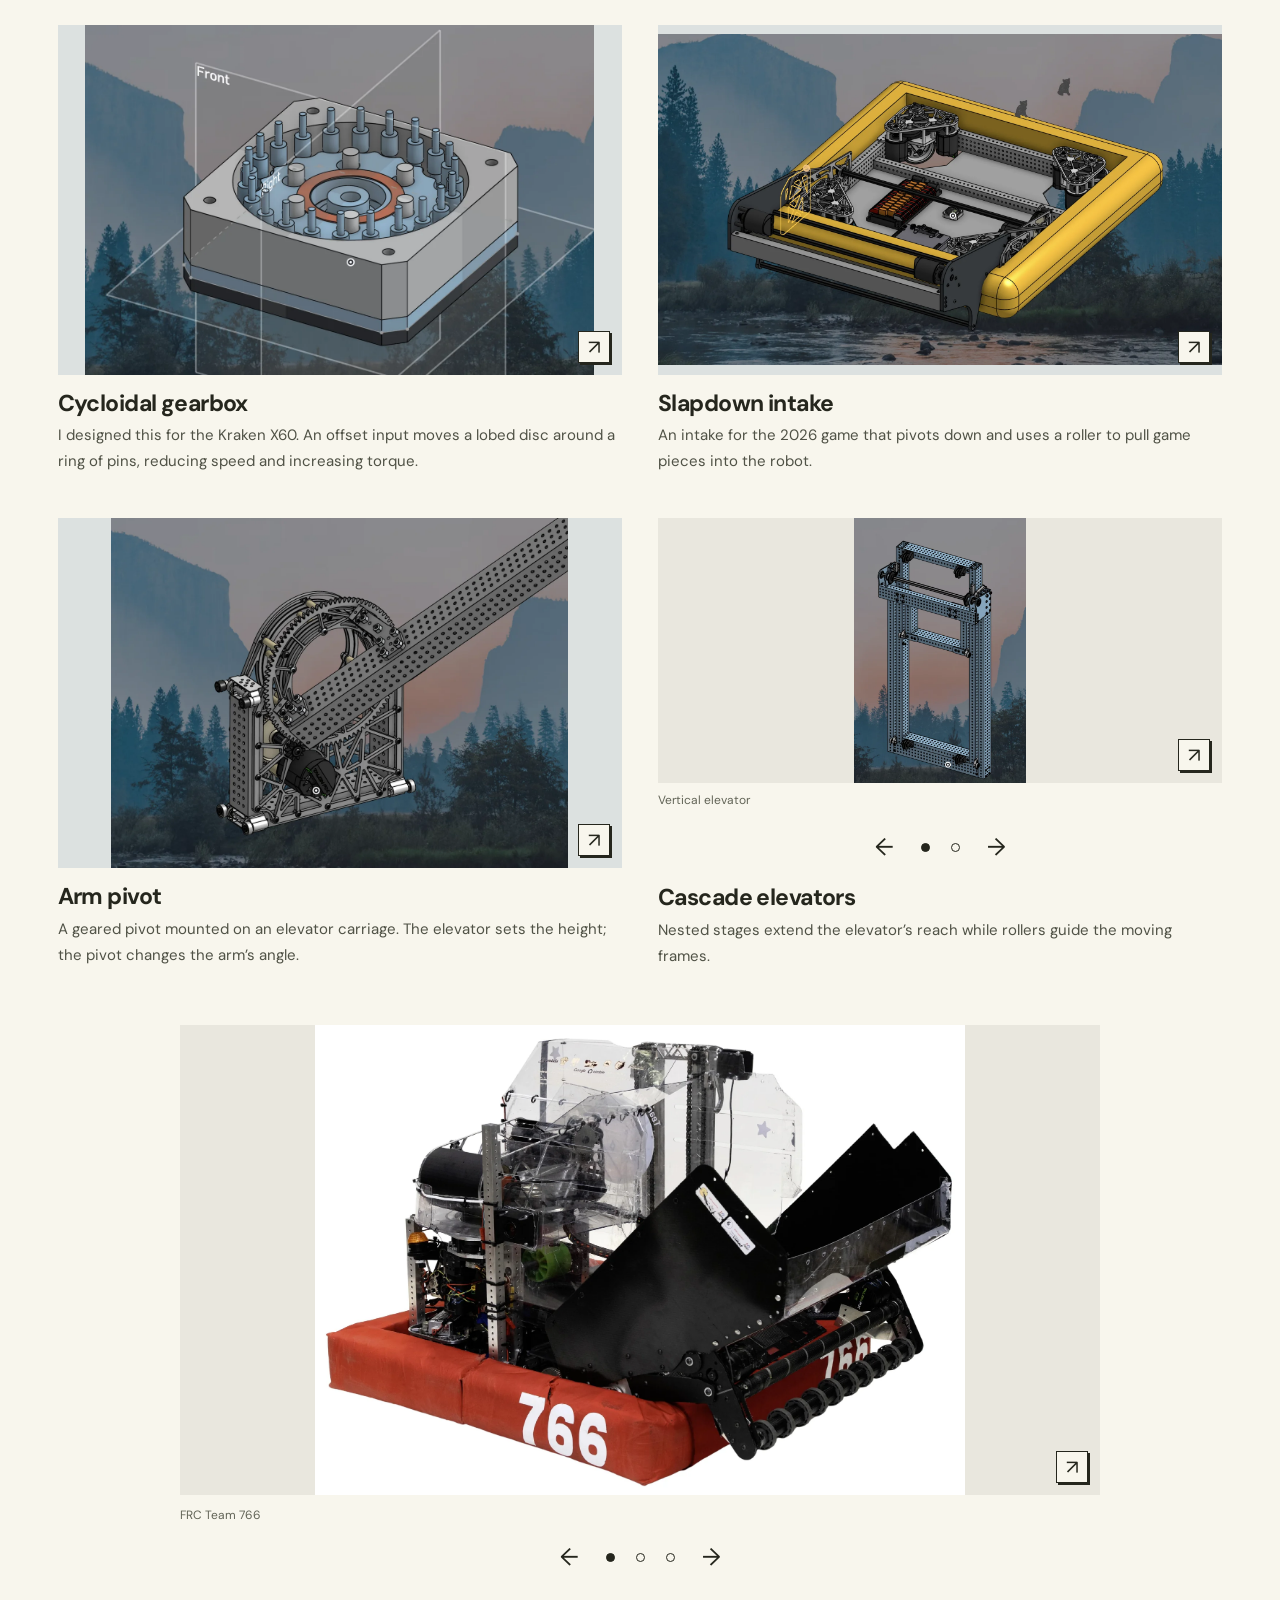
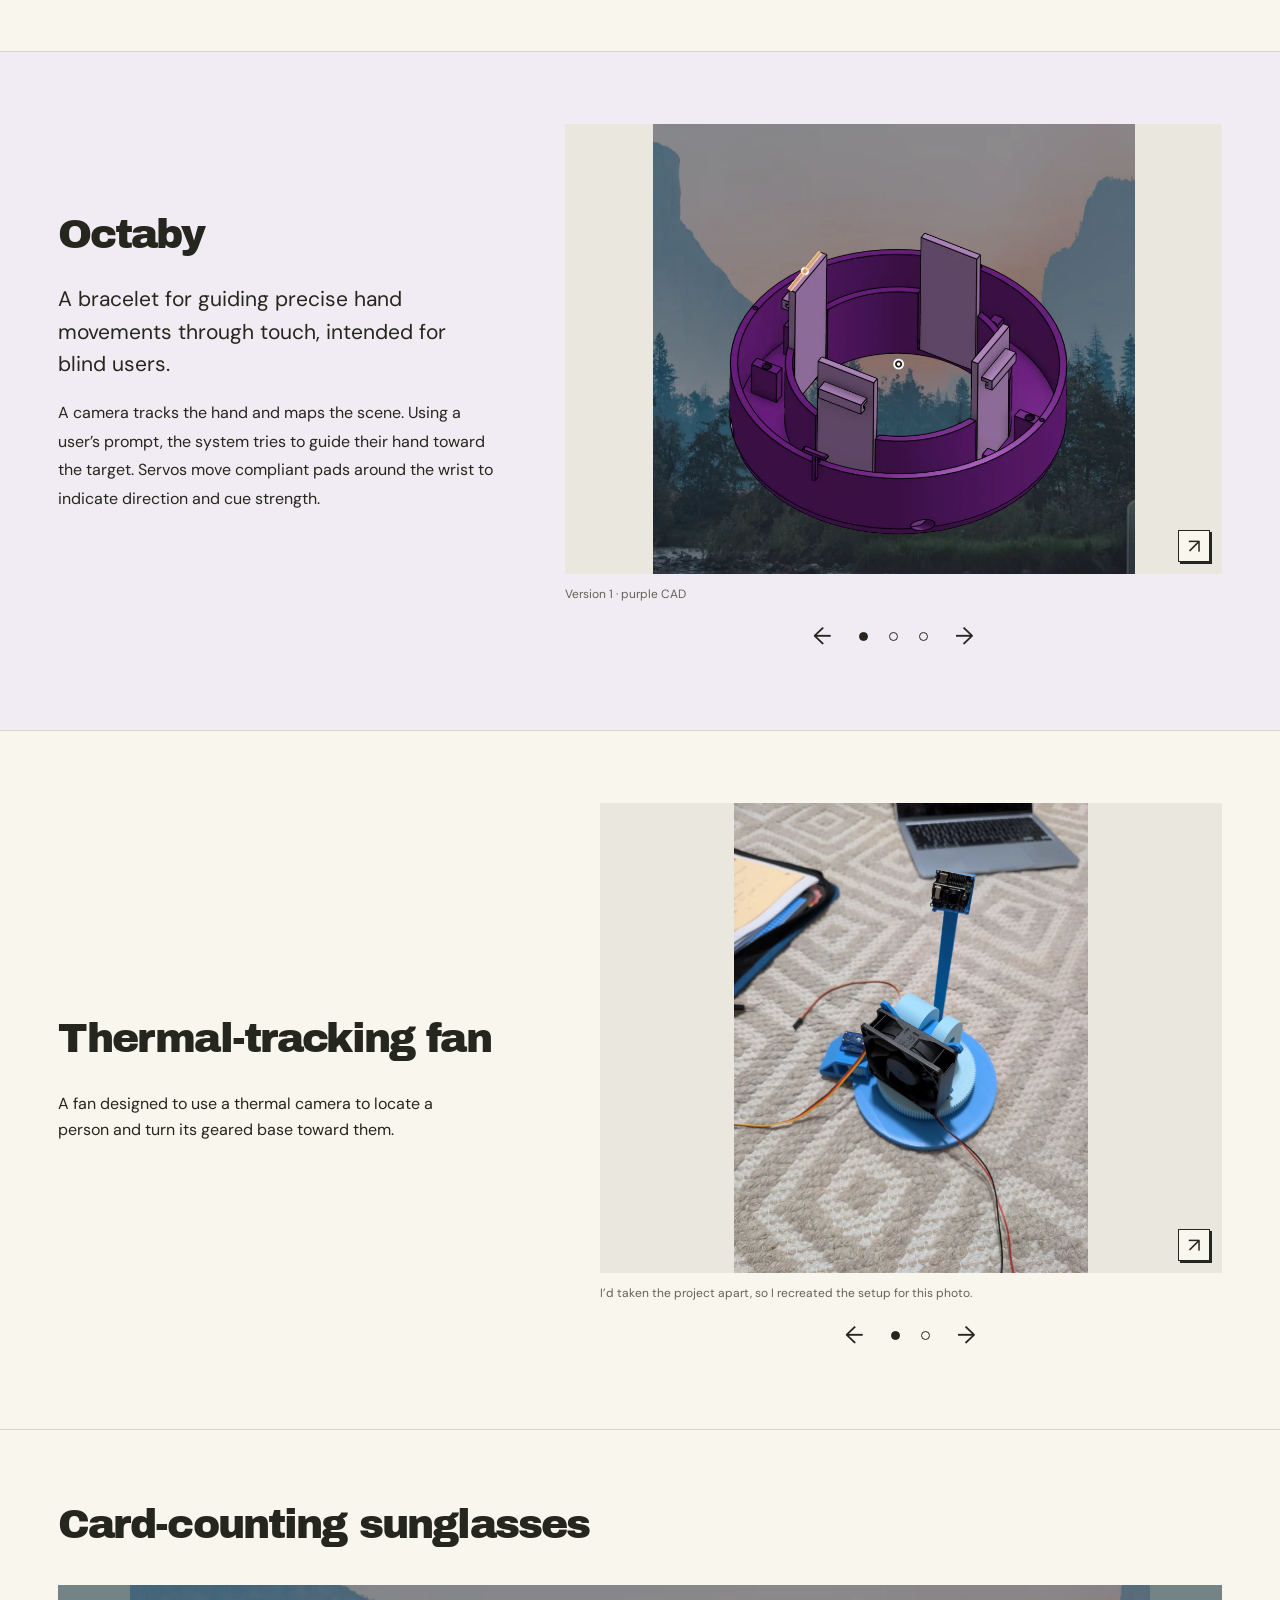
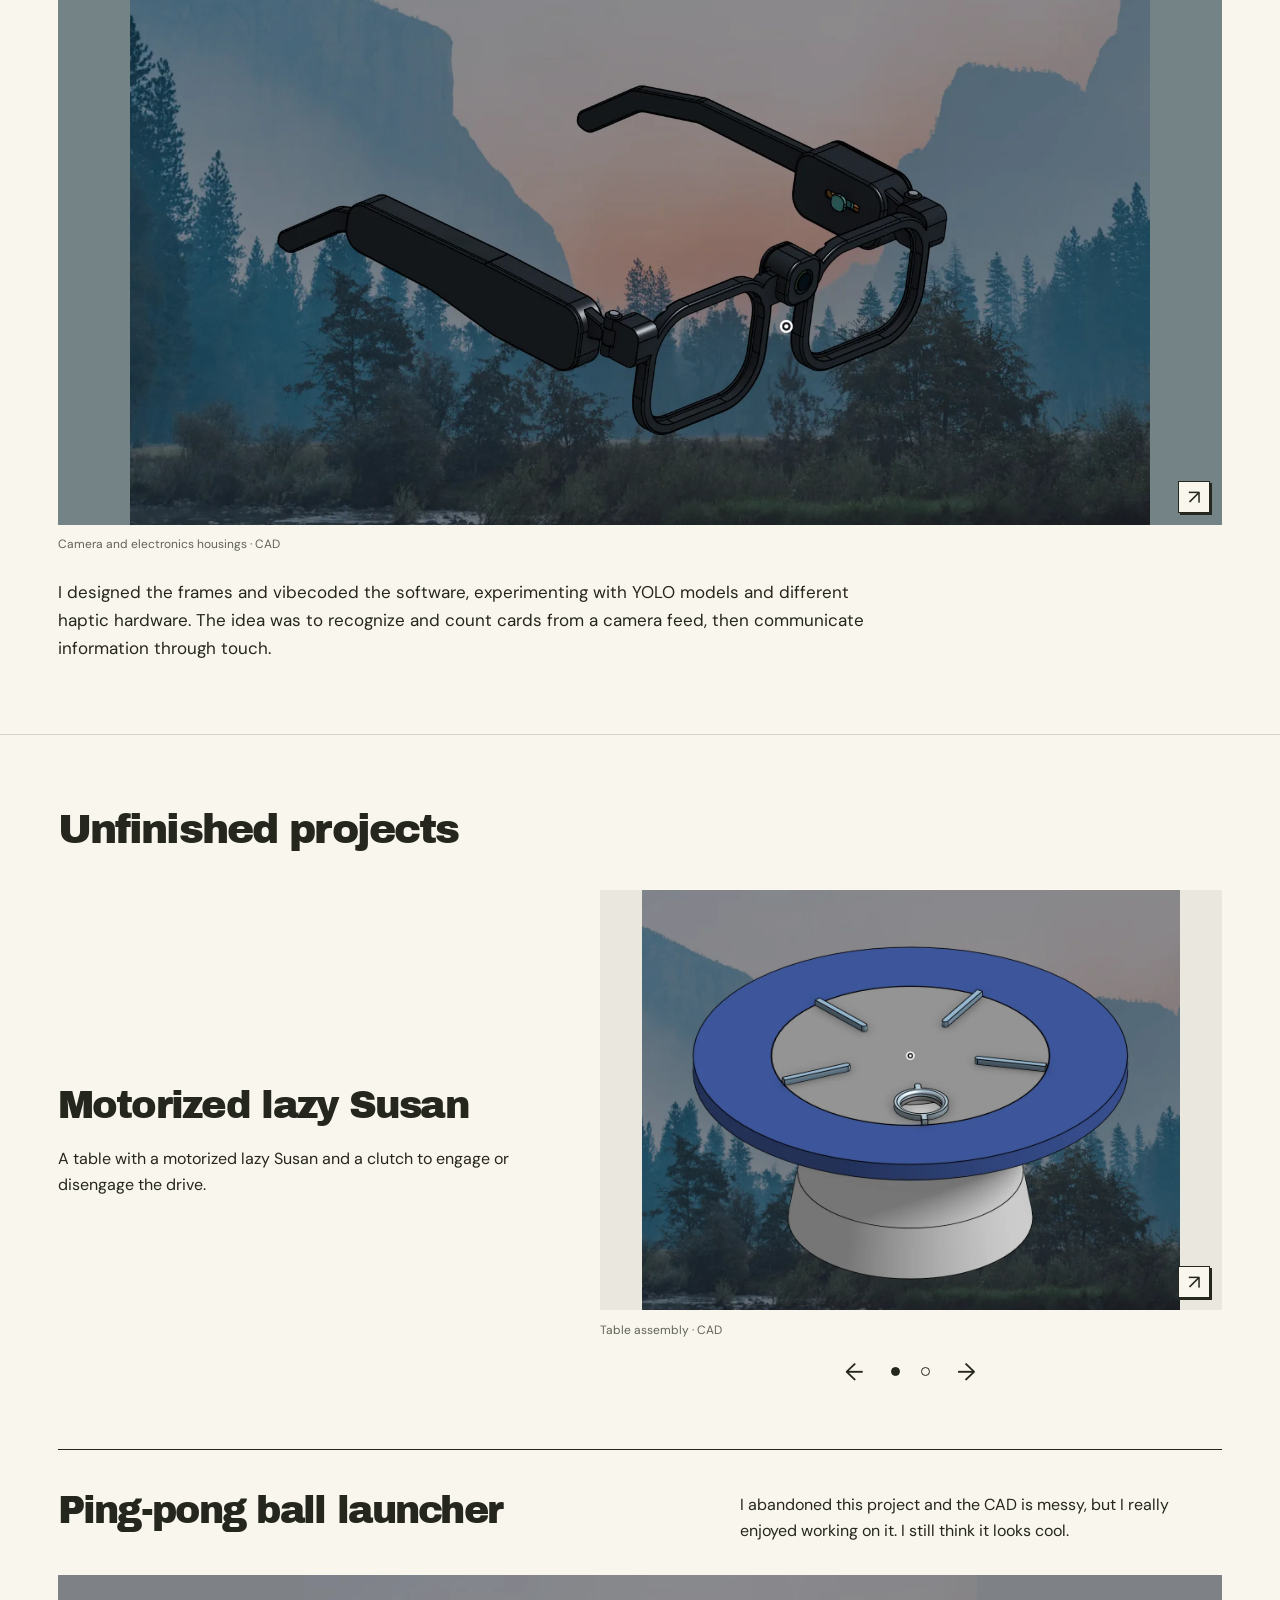
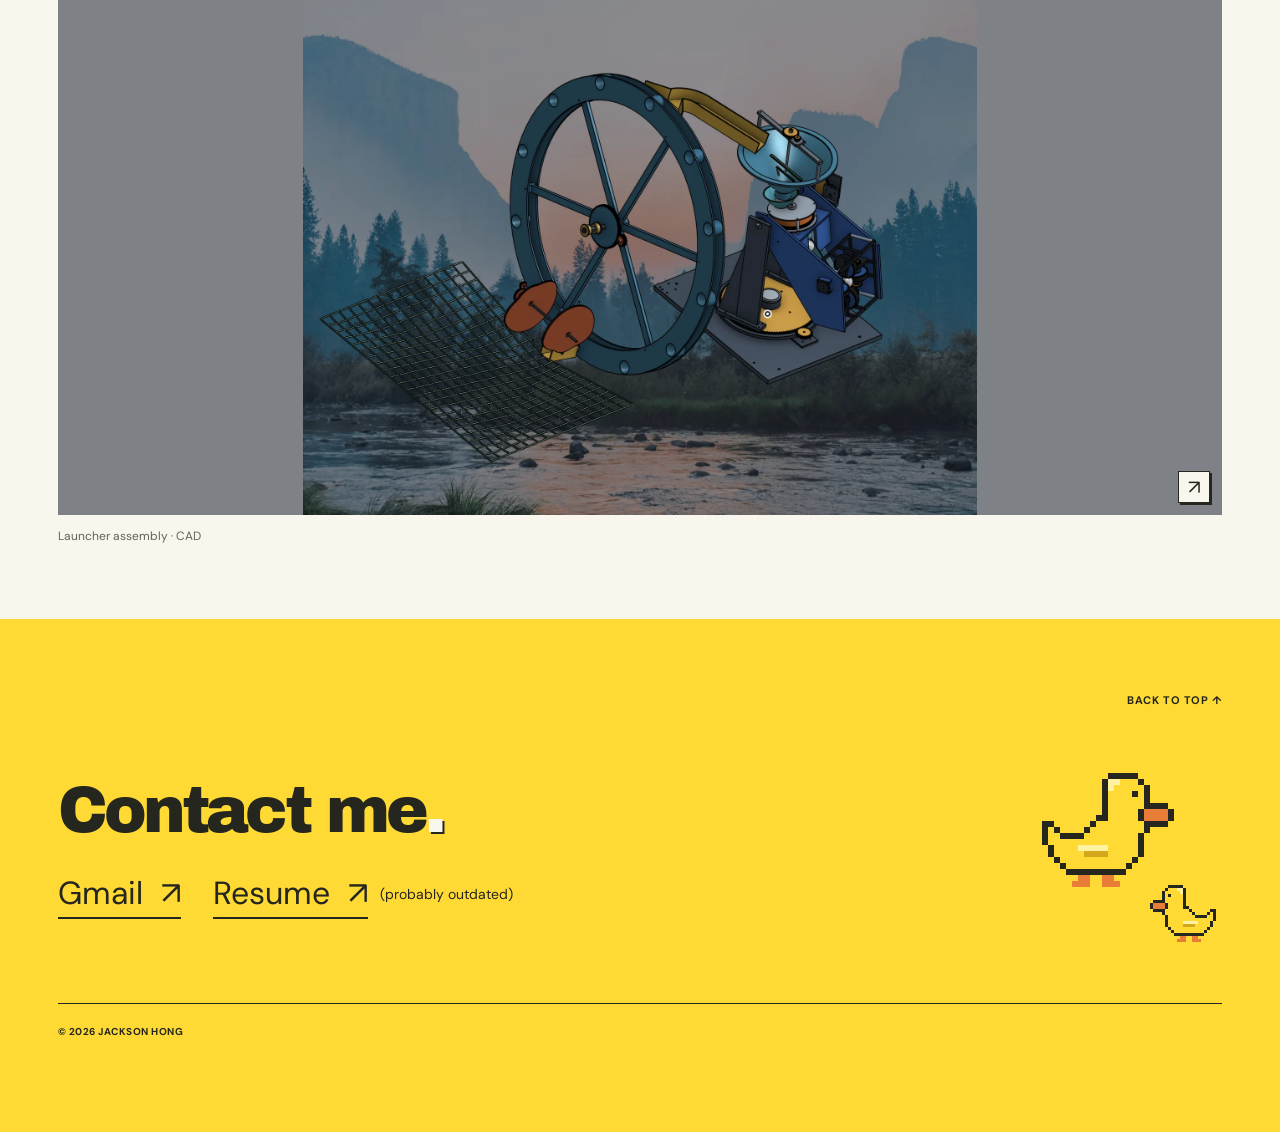
==== commit c05d246e: "Update contact links, add resume and hero character, and improve Octaby spacing" ====
--- a/index.html
+++ b/index.html
@@ -12,7 +12,7 @@
 <section class="workshop-hero" id="top" data-section aria-labelledby="hero-title">
   <h1 id="hero-title">JACKSON HONG</h1>
   <div class="workshop-stage">
-    <div class="workshop-intro"><p>robots r cool</p><a class="button button-dark" href="#work">VIEW PROJECTS <span aria-hidden="true">↓</span></a>
+    <div class="workshop-intro"><img class="hero-character" src="assets/hero-character.webp" width="640" height="640" alt="A small yellow character with pink cheeks and long ears" decoding="async"><a class="button button-dark" href="#work">VIEW PROJECTS <span aria-hidden="true">↓</span></a>
     </div>
     <div class="robot-portrait"><img src="assets/frc-full-robot.webp" width="1800" height="1301" alt="Team 766’s assembled robot, with red bumpers, front intake, and transparent panels" fetchpriority="high" decoding="async"><div class="robot-caption"><span class="pixel">FRC / TEAM 766</span></div></div>
   </div>
@@ -35,11 +35,11 @@
 <article class="mechanism"><figure class="project-image cad-photo"><button class="image-link" data-src="assets/arm-pivot-cad.webp" data-caption="Arm pivot and carriage · CAD" aria-label="Enlarge: Elevator carriage CAD with a large gear and attached arm"><img src="assets/arm-pivot-cad.webp" srcset="assets/arm-pivot-cad-thumb.webp 640w, assets/arm-pivot-cad.webp 1250w" sizes="(max-width: 700px) 90vw, 55vw" width="1250" height="958" alt="Elevator carriage CAD with a large gear and attached arm" loading="lazy" decoding="async"><span class="enlarge" aria-hidden="true">↗</span></button><figcaption>Arm pivot and carriage · CAD</figcaption></figure><div class="mechanism-copy"><h3>Arm pivot</h3><p>A geared pivot mounted on an elevator carriage. The elevator sets the height; the pivot changes the arm’s angle.</p></div></article>
 <article class="mechanism"><section class="carousel elevator-carousel" data-carousel aria-roledescription="carousel" aria-label="Cascade elevator CAD"><div class="carousel-track"><div class="carousel-slide is-active" data-label="Vertical elevator" role="group" aria-roledescription="slide" aria-label="1 of 2"><figure class="project-image "><button class="image-link" data-src="assets/cascade-elevator-blue-cad.webp" data-caption="Vertical elevator" aria-label="Enlarge: Blue cascade elevator CAD with nested frames and guide rollers"><img src="assets/cascade-elevator-blue-cad.webp" srcset="assets/cascade-elevator-blue-cad-thumb.webp 414w, assets/cascade-elevator-blue-cad.webp 594w" sizes="(max-width: 700px) 90vw, 55vw" width="594" height="918" alt="Blue cascade elevator CAD with nested frames and guide rollers" loading="lazy" decoding="async"><span class="enlarge" aria-hidden="true">↗</span></button><figcaption>Vertical elevator</figcaption></figure></div><div class="carousel-slide" data-label="Inclined elevator" role="group" aria-roledescription="slide" aria-label="2 of 2" hidden><figure class="project-image "><button class="image-link" data-src="assets/cascade-elevator-yellow-cad.webp" data-caption="Inclined elevator" aria-label="Enlarge: Yellow inclined elevator CAD with bracing and lifting hardware"><img src="assets/cascade-elevator-yellow-cad.webp" srcset="assets/cascade-elevator-yellow-cad-thumb.webp 631w, assets/cascade-elevator-yellow-cad.webp 1040w" sizes="(max-width: 700px) 90vw, 55vw" width="1040" height="1054" alt="Yellow inclined elevator CAD with bracing and lifting hardware" loading="lazy" decoding="async"><span class="enlarge" aria-hidden="true">↗</span></button><figcaption>Inclined elevator</figcaption></figure></div></div><div class="carousel-topbar"><div class="carousel-controls"><button class="carousel-arrow" data-carousel-prev aria-label="Previous photo">←</button><div class="carousel-dots" aria-label="Choose a photo"><button class="carousel-dot" data-carousel-dot data-slide-index="0" aria-label="Show image 1: Vertical elevator" aria-current="true"><span></span></button><button class="carousel-dot" data-carousel-dot data-slide-index="1" aria-label="Show image 2: Inclined elevator" aria-current="false"><span></span></button></div><button class="carousel-arrow" data-carousel-next aria-label="Next photo">→</button></div><span class="sr-only" data-carousel-count>1 / 2</span></div></section><div class="mechanism-copy"><h3>Cascade elevators</h3><p>Nested stages extend the elevator’s reach while rollers guide the moving frames.</p></div></article></div>
 <div class="field-layout"><section class="carousel field-carousel" data-carousel aria-roledescription="carousel" aria-label="Team 766 robot photos"><div class="carousel-track"><div class="carousel-slide is-active" data-label="FRC Team 766" role="group" aria-roledescription="slide" aria-label="1 of 3"><figure class="project-image "><button class="image-link" data-src="assets/frc-full-robot.webp" data-caption="FRC Team 766" aria-label="Enlarge: Assembled Team 766 robot with red bumpers and front intake rollers"><img src="assets/frc-full-robot.webp" srcset="assets/frc-full-robot-thumb.webp 640w, assets/frc-full-robot.webp 1800w" sizes="(max-width: 700px) 90vw, 55vw" width="1800" height="1301" alt="Assembled Team 766 robot with red bumpers and front intake rollers" loading="lazy" decoding="async"><span class="enlarge" aria-hidden="true">↗</span></button><figcaption>FRC Team 766</figcaption></figure></div><div class="carousel-slide" data-label="On the field" role="group" aria-roledescription="slide" aria-label="2 of 3" hidden><figure class="project-image "><button class="image-link" data-src="assets/frc-robot-on-field.webp" data-caption="On the field" aria-label="Enlarge: Team 766 robot on a competition field with the drive team behind the field wall"><img src="assets/frc-robot-on-field.webp" srcset="assets/frc-robot-on-field-thumb.webp 427w, assets/frc-robot-on-field.webp 1200w" sizes="(max-width: 700px) 90vw, 55vw" width="1200" height="1800" alt="Team 766 robot on a competition field with the drive team behind the field wall" loading="lazy" decoding="async"><span class="enlarge" aria-hidden="true">↗</span></button><figcaption>On the field</figcaption></figure></div><div class="carousel-slide" data-label="On the ice" role="group" aria-roledescription="slide" aria-label="3 of 3" hidden><figure class="project-image "><button class="image-link" data-src="assets/frc-robot-on-ice.webp" data-caption="On the ice" aria-label="Enlarge: Team 766 robot on an outdoor ice rink beneath string lights"><img src="assets/frc-robot-on-ice.webp" srcset="assets/frc-robot-on-ice-thumb.webp 480w, assets/frc-robot-on-ice.webp 1252w" sizes="(max-width: 700px) 90vw, 55vw" width="1252" height="1670" alt="Team 766 robot on an outdoor ice rink beneath string lights" loading="lazy" decoding="async"><span class="enlarge" aria-hidden="true">↗</span></button><figcaption>On the ice</figcaption></figure></div></div><div class="carousel-topbar"><div class="carousel-controls"><button class="carousel-arrow" data-carousel-prev aria-label="Previous photo">←</button><div class="carousel-dots" aria-label="Choose a photo"><button class="carousel-dot" data-carousel-dot data-slide-index="0" aria-label="Show image 1: FRC Team 766" aria-current="true"><span></span></button><button class="carousel-dot" data-carousel-dot data-slide-index="1" aria-label="Show image 2: On the field" aria-current="false"><span></span></button><button class="carousel-dot" data-carousel-dot data-slide-index="2" aria-label="Show image 3: On the ice" aria-current="false"><span></span></button></div><button class="carousel-arrow" data-carousel-next aria-label="Next photo">→</button></div><span class="sr-only" data-carousel-count>1 / 3</span></div></section></div></section>
-<section class="octaby section-shell" id="octaby" data-section aria-labelledby="octaby-title"><div class="section-heading"><h2 id="octaby-title">Octaby</h2></div><div class="octaby-layout"><div class="octaby-copy"><p class="lead">A bracelet for guiding precise hand movements through touch, intended for blind users.</p><p>A camera tracks the hand and maps the scene. Using a user’s prompt, the system tries to guide their hand toward the target. Servos move compliant pads around the wrist to indicate direction and cue strength.</p></div><section class="carousel octaby-carousel" data-carousel aria-roledescription="carousel" aria-label="Octaby versions and physical prototype"><div class="carousel-track"><div class="carousel-slide is-active" data-label="Version 1 · purple CAD" role="group" aria-roledescription="slide" aria-label="1 of 3"><figure class="project-image "><button class="image-link" data-src="assets/octaby-v1-purple-cad.webp" data-caption="Version 1 · purple CAD" aria-label="Enlarge: Purple Octaby enclosure CAD with internal compliant pads"><img src="assets/octaby-v1-purple-cad.webp" srcset="assets/octaby-v1-purple-cad-thumb.webp 640w, assets/octaby-v1-purple-cad.webp 924w" sizes="(max-width: 700px) 90vw, 55vw" width="924" height="862" alt="Purple Octaby enclosure CAD with internal compliant pads" loading="lazy" decoding="async"><span class="enlarge" aria-hidden="true">↗</span></button><figcaption>Version 1 · purple CAD</figcaption></figure></div><div class="carousel-slide" data-label="Prototype 2 · revised CAD" role="group" aria-roledescription="slide" aria-label="2 of 3" hidden><figure class="project-image "><button class="image-link" data-src="assets/octaby-v2-cad.webp" data-caption="Prototype 2 · revised CAD" aria-label="Enlarge: Light-blue Octaby enclosure CAD with revised internal layout"><img src="assets/octaby-v2-cad.webp" srcset="assets/octaby-v2-cad-thumb.webp 640w, assets/octaby-v2-cad.webp 960w" sizes="(max-width: 700px) 90vw, 55vw" width="960" height="846" alt="Light-blue Octaby enclosure CAD with revised internal layout" loading="lazy" decoding="async"><span class="enlarge" aria-hidden="true">↗</span></button><figcaption>Prototype 2 · revised CAD</figcaption></figure></div><div class="carousel-slide" data-label="Physical prototype · wired to the control electronics" role="group" aria-roledescription="slide" aria-label="3 of 3" hidden><figure class="project-image "><button class="image-link" data-src="assets/octaby-physical.webp" data-caption="Physical prototype · wired to the control electronics" aria-label="Enlarge: White Octaby bracelet and internal pads connected to control electronics on a desk"><img src="assets/octaby-physical.webp" srcset="assets/octaby-physical-thumb.webp 640w, assets/octaby-physical.webp 1800w" sizes="(max-width: 700px) 90vw, 55vw" width="1800" height="1355" alt="White Octaby bracelet and internal pads connected to control electronics on a desk" loading="lazy" decoding="async"><span class="enlarge" aria-hidden="true">↗</span></button><figcaption>Physical prototype · wired to the control electronics</figcaption></figure></div></div><div class="carousel-topbar"><div class="carousel-controls"><button class="carousel-arrow" data-carousel-prev aria-label="Previous photo">←</button><div class="carousel-dots" aria-label="Choose a photo"><button class="carousel-dot" data-carousel-dot data-slide-index="0" aria-label="Show image 1: Version 1 · purple CAD" aria-current="true"><span></span></button><button class="carousel-dot" data-carousel-dot data-slide-index="1" aria-label="Show image 2: Prototype 2 · revised CAD" aria-current="false"><span></span></button><button class="carousel-dot" data-carousel-dot data-slide-index="2" aria-label="Show image 3: Physical prototype · wired to the control electronics" aria-current="false"><span></span></button></div><button class="carousel-arrow" data-carousel-next aria-label="Next photo">→</button></div><span class="sr-only" data-carousel-count>1 / 3</span></div></section></div></section>
+<section class="octaby section-shell" id="octaby" data-section aria-labelledby="octaby-title"><div class="octaby-layout"><div class="octaby-copy"><div class="section-heading"><h2 id="octaby-title">Octaby</h2></div><p class="lead">A bracelet for guiding precise hand movements through touch, intended for blind users.</p><p>A camera tracks the hand and maps the scene. Using a user’s prompt, the system tries to guide their hand toward the target. Servos move compliant pads around the wrist to indicate direction and cue strength.</p></div><section class="carousel octaby-carousel" data-carousel aria-roledescription="carousel" aria-label="Octaby versions and physical prototype"><div class="carousel-track"><div class="carousel-slide is-active" data-label="Version 1 · purple CAD" role="group" aria-roledescription="slide" aria-label="1 of 3"><figure class="project-image "><button class="image-link" data-src="assets/octaby-v1-purple-cad.webp" data-caption="Version 1 · purple CAD" aria-label="Enlarge: Purple Octaby enclosure CAD with internal compliant pads"><img src="assets/octaby-v1-purple-cad.webp" srcset="assets/octaby-v1-purple-cad-thumb.webp 640w, assets/octaby-v1-purple-cad.webp 924w" sizes="(max-width: 700px) 90vw, 55vw" width="924" height="862" alt="Purple Octaby enclosure CAD with internal compliant pads" loading="lazy" decoding="async"><span class="enlarge" aria-hidden="true">↗</span></button><figcaption>Version 1 · purple CAD</figcaption></figure></div><div class="carousel-slide" data-label="Prototype 2 · revised CAD" role="group" aria-roledescription="slide" aria-label="2 of 3" hidden><figure class="project-image "><button class="image-link" data-src="assets/octaby-v2-cad.webp" data-caption="Prototype 2 · revised CAD" aria-label="Enlarge: Light-blue Octaby enclosure CAD with revised internal layout"><img src="assets/octaby-v2-cad.webp" srcset="assets/octaby-v2-cad-thumb.webp 640w, assets/octaby-v2-cad.webp 960w" sizes="(max-width: 700px) 90vw, 55vw" width="960" height="846" alt="Light-blue Octaby enclosure CAD with revised internal layout" loading="lazy" decoding="async"><span class="enlarge" aria-hidden="true">↗</span></button><figcaption>Prototype 2 · revised CAD</figcaption></figure></div><div class="carousel-slide" data-label="Physical prototype · wired to the control electronics" role="group" aria-roledescription="slide" aria-label="3 of 3" hidden><figure class="project-image "><button class="image-link" data-src="assets/octaby-physical.webp" data-caption="Physical prototype · wired to the control electronics" aria-label="Enlarge: White Octaby bracelet and internal pads connected to control electronics on a desk"><img src="assets/octaby-physical.webp" srcset="assets/octaby-physical-thumb.webp 640w, assets/octaby-physical.webp 1800w" sizes="(max-width: 700px) 90vw, 55vw" width="1800" height="1355" alt="White Octaby bracelet and internal pads connected to control electronics on a desk" loading="lazy" decoding="async"><span class="enlarge" aria-hidden="true">↗</span></button><figcaption>Physical prototype · wired to the control electronics</figcaption></figure></div></div><div class="carousel-topbar"><div class="carousel-controls"><button class="carousel-arrow" data-carousel-prev aria-label="Previous photo">←</button><div class="carousel-dots" aria-label="Choose a photo"><button class="carousel-dot" data-carousel-dot data-slide-index="0" aria-label="Show image 1: Version 1 · purple CAD" aria-current="true"><span></span></button><button class="carousel-dot" data-carousel-dot data-slide-index="1" aria-label="Show image 2: Prototype 2 · revised CAD" aria-current="false"><span></span></button><button class="carousel-dot" data-carousel-dot data-slide-index="2" aria-label="Show image 3: Physical prototype · wired to the control electronics" aria-current="false"><span></span></button></div><button class="carousel-arrow" data-carousel-next aria-label="Next photo">→</button></div><span class="sr-only" data-carousel-count>1 / 3</span></div></section></div></section>
 <section class="fan section-shell" id="fan" data-section aria-labelledby="fan-title"><div class="fan-layout"><div class="fan-copy"><h2 id="fan-title">Thermal-tracking fan</h2><p>A fan designed to use a thermal camera to locate a person and turn its geared base toward them.</p></div><section class="carousel fan-carousel" data-carousel aria-roledescription="carousel" aria-label="Thermal-tracking fan CAD and recreated setup"><div class="carousel-track"><div class="carousel-slide is-active" data-label="I’d taken the project apart, so I recreated the setup for this photo." role="group" aria-roledescription="slide" aria-label="1 of 2"><figure class="project-image "><button class="image-link" data-src="assets/thermal-fan-physical.webp" data-caption="I’d taken the project apart, so I recreated the setup for this photo." aria-label="Enlarge: Blue printed fan assembly and raised camera, arranged to recreate the original setup"><img src="assets/thermal-fan-physical.webp" srcset="assets/thermal-fan-physical-thumb.webp 482w, assets/thermal-fan-physical.webp 1258w" sizes="(max-width: 700px) 90vw, 55vw" width="1258" height="1670" alt="Blue printed fan assembly and raised camera, arranged to recreate the original setup" loading="lazy" decoding="async"><span class="enlarge" aria-hidden="true">↗</span></button><figcaption>I’d taken the project apart, so I recreated the setup for this photo.</figcaption></figure></div><div class="carousel-slide" data-label="Fan and rotating base · CAD" role="group" aria-roledescription="slide" aria-label="2 of 2" hidden><figure class="project-image "><button class="image-link" data-src="assets/thermal-fan-cad.webp" data-caption="Fan and rotating base · CAD" aria-label="Enlarge: Turreted fan CAD on a geared base with an elevated camera mount"><img src="assets/thermal-fan-cad.webp" srcset="assets/thermal-fan-cad-thumb.webp 469w, assets/thermal-fan-cad.webp 934w" sizes="(max-width: 700px) 90vw, 55vw" width="934" height="1274" alt="Turreted fan CAD on a geared base with an elevated camera mount" loading="lazy" decoding="async"><span class="enlarge" aria-hidden="true">↗</span></button><figcaption>Fan and rotating base · CAD</figcaption></figure></div></div><div class="carousel-topbar"><div class="carousel-controls"><button class="carousel-arrow" data-carousel-prev aria-label="Previous photo">←</button><div class="carousel-dots" aria-label="Choose a photo"><button class="carousel-dot" data-carousel-dot data-slide-index="0" aria-label="Show image 1: I’d taken the project apart, so I recreated the setup for this photo." aria-current="true"><span></span></button><button class="carousel-dot" data-carousel-dot data-slide-index="1" aria-label="Show image 2: Fan and rotating base · CAD" aria-current="false"><span></span></button></div><button class="carousel-arrow" data-carousel-next aria-label="Next photo">→</button></div><span class="sr-only" data-carousel-count>1 / 2</span></div></section></div></section>
 <section class="glasses section-shell" id="glasses" data-section aria-labelledby="glasses-title"><div class="section-heading"><h2 id="glasses-title">Card-counting sunglasses</h2></div><figure class="project-image glasses-image"><button class="image-link" data-src="assets/card-counting-glasses-cad.webp" data-caption="Camera and electronics housings · CAD" aria-label="Enlarge: Glasses CAD with a central camera and electronics housings along both temples"><img src="assets/card-counting-glasses-cad.webp" srcset="assets/card-counting-glasses-cad-thumb.webp 640w, assets/card-counting-glasses-cad.webp 1618w" sizes="(max-width: 700px) 90vw, 55vw" width="1618" height="856" alt="Glasses CAD with a central camera and electronics housings along both temples" loading="lazy" decoding="async"><span class="enlarge" aria-hidden="true">↗</span></button><figcaption>Camera and electronics housings · CAD</figcaption></figure><div class="glasses-bottom"><p>I designed the frames and vibecoded the software, experimenting with YOLO models and different haptic hardware. The idea was to recognize and count cards from a camera feed, then communicate information through touch.</p></div></section>
 <section class="unfinished section-shell" id="unfinished" data-section aria-labelledby="unfinished-title"><div class="section-heading"><h2 id="unfinished-title">Unfinished projects</h2></div><article class="unfinished-table"><div class="unfinished-copy"><h3>Motorized lazy Susan</h3><p>A table with a motorized lazy Susan and a clutch to engage or disengage the drive.</p></div><section class="carousel table-carousel" data-carousel aria-roledescription="carousel" aria-label="Motorized lazy Susan table CAD"><div class="carousel-track"><div class="carousel-slide is-active" data-label="Table assembly · CAD" role="group" aria-roledescription="slide" aria-label="1 of 2"><figure class="project-image "><button class="image-link" data-src="assets/lazy-susan-table-cad.webp" data-caption="Table assembly · CAD" aria-label="Enlarge: Round table CAD with a blue outer ring and central lazy Susan"><img src="assets/lazy-susan-table-cad.webp" srcset="assets/lazy-susan-table-cad-thumb.webp 640w, assets/lazy-susan-table-cad.webp 1278w" sizes="(max-width: 700px) 90vw, 55vw" width="1278" height="998" alt="Round table CAD with a blue outer ring and central lazy Susan" loading="lazy" decoding="async"><span class="enlarge" aria-hidden="true">↗</span></button><figcaption>Table assembly · CAD</figcaption></figure></div><div class="carousel-slide" data-label="Drive and clutch assembly · CAD" role="group" aria-roledescription="slide" aria-label="2 of 2" hidden><figure class="project-image "><button class="image-link" data-src="assets/lazy-susan-drive-cad.webp" data-caption="Drive and clutch assembly · CAD" aria-label="Enlarge: CAD of the motorized table drive and clutch mechanism"><img src="assets/lazy-susan-drive-cad.webp" srcset="assets/lazy-susan-drive-cad-thumb.webp 399w, assets/lazy-susan-drive-cad.webp 538w" sizes="(max-width: 700px) 90vw, 55vw" width="538" height="862" alt="CAD of the motorized table drive and clutch mechanism" loading="lazy" decoding="async"><span class="enlarge" aria-hidden="true">↗</span></button><figcaption>Drive and clutch assembly · CAD</figcaption></figure></div></div><div class="carousel-topbar"><div class="carousel-controls"><button class="carousel-arrow" data-carousel-prev aria-label="Previous photo">←</button><div class="carousel-dots" aria-label="Choose a photo"><button class="carousel-dot" data-carousel-dot data-slide-index="0" aria-label="Show image 1: Table assembly · CAD" aria-current="true"><span></span></button><button class="carousel-dot" data-carousel-dot data-slide-index="1" aria-label="Show image 2: Drive and clutch assembly · CAD" aria-current="false"><span></span></button></div><button class="carousel-arrow" data-carousel-next aria-label="Next photo">→</button></div><span class="sr-only" data-carousel-count>1 / 2</span></div></section></article><article id="launcher"><div class="launcher-header"><div><h3>Ping-pong ball launcher</h3></div><p>I abandoned this project and the CAD is messy, but I really enjoyed working on it. I still think it looks cool.</p></div><div class="launcher-image-wrap"><figure class="project-image launcher-image"><button class="image-link" data-src="assets/ping-pong-launcher-cad.webp" data-caption="Launcher assembly · CAD" aria-label="Enlarge: Ping-pong ball launcher CAD with a large wheel, ramp, hopper, and launch mechanism"><img src="assets/ping-pong-launcher-cad.webp" srcset="assets/ping-pong-launcher-cad-thumb.webp 640w, assets/ping-pong-launcher-cad.webp 1612w" sizes="(max-width: 700px) 90vw, 55vw" width="1612" height="1292" alt="Ping-pong ball launcher CAD with a large wheel, ramp, hopper, and launch mechanism" loading="lazy" decoding="async"><span class="enlarge" aria-hidden="true">↗</span></button><figcaption>Launcher assembly · CAD</figcaption></figure><button class="duck-button launcher-duck" data-duck aria-label="Say hello to the duck"><svg viewBox="0 0 24 24" aria-hidden="true" class="duck-art"><use href="#pixel-duck"/></svg><span class="duck-bubble" aria-hidden="true">quack.</span></button></div></article></section>
-<section class="contact section-shell" id="contact" data-section aria-labelledby="contact-title"><div class="contact-top"><span class="pixel">CONTACT</span><a href="#top">BACK TO TOP ↑</a></div><div class="contact-main"><div><h2 id="contact-title">Contact me<span aria-hidden="true">.</span></h2><a class="email-link" href="mailto:jaxhong@gmail.com">jaxhong@gmail.com <span aria-hidden="true">↗</span></a><div class="contact-actions"><button id="copy-email" class="copy-email">COPY EMAIL</button><span id="copy-feedback" role="status"></span></div></div><div class="contact-ducks"><button class="duck-button big-footer-duck" data-duck aria-label="Say hello to the duck"><svg viewBox="0 0 24 24" aria-hidden="true" class="duck-art"><use href="#pixel-duck"/></svg><span class="duck-bubble" aria-hidden="true">quack.</span></button><span class="duck small-footer-duck" aria-hidden="true"><svg viewBox="0 0 24 24" aria-hidden="true" class="duck-art"><use href="#pixel-duck"/></svg></span></div></div><footer><span>© 2026 JACKSON HONG</span></footer></section>
+<section class="contact section-shell" id="contact" data-section aria-labelledby="contact-title"><div class="contact-top"><span class="pixel">CONTACT</span><a href="#top">BACK TO TOP ↑</a></div><div class="contact-main"><div><h2 id="contact-title">Contact me<span aria-hidden="true">.</span></h2><div class="contact-links"><a class="contact-link" href="https://mail.google.com/mail/?view=cm&amp;fs=1&amp;to=jaxhong%40gmail.com" target="_blank" rel="noopener noreferrer" aria-label="Email Jackson on Gmail (opens in a new tab)">Gmail <span aria-hidden="true">↗</span></a><div class="resume-link-group"><a class="contact-link resume-link" href="assets/jackson-hong-resume.pdf" target="_blank" rel="noopener noreferrer" aria-label="View resume PDF (opens in a new tab)">Resume <span aria-hidden="true">↗</span></a><span class="resume-note">(probably outdated)</span></div></div></div><div class="contact-ducks"><button class="duck-button big-footer-duck" data-duck aria-label="Say hello to the duck"><svg viewBox="0 0 24 24" aria-hidden="true" class="duck-art"><use href="#pixel-duck"/></svg><span class="duck-bubble" aria-hidden="true">quack.</span></button><span class="duck small-footer-duck" aria-hidden="true"><svg viewBox="0 0 24 24" aria-hidden="true" class="duck-art"><use href="#pixel-duck"/></svg></span></div></div><footer><span>© 2026 JACKSON HONG</span></footer></section>
 </main><div id="duck-message" class="sr-only" aria-live="polite"></div>
 <dialog id="lightbox" aria-label="Project image viewer"><div class="lightbox-inner"><div class="lightbox-toolbar"><span class="pixel">PROJECT PHOTOS</span><span id="lightbox-counter"></span><button data-lightbox-close aria-label="Close image viewer">CLOSE ×</button></div><img id="lightbox-image" alt=""><div class="lightbox-bottom"><button data-lightbox-prev aria-label="Previous image">←</button><p id="lightbox-caption" aria-live="polite" aria-atomic="true"></p><button data-lightbox-next aria-label="Next image">→</button></div></div></dialog>
 </body></html>
--- a/styles.css
+++ b/styles.css
@@ -194,3 +194,21 @@
 @media(min-width:1051px){
  .workshop-intro{margin-left:clamp(48px,7vw,100px);margin-bottom:56px}
 }
+
+/* Contact links */
+.contact-links{display:flex;align-items:center;flex-wrap:wrap;gap:18px 32px;margin:24px 0 16px}
+.contact-link{display:inline-flex;align-items:center;gap:18px;min-height:48px;border-bottom:2px solid var(--ink);font:400 clamp(24px,3vw,32px)/1.5 DM,Arial,sans-serif}
+.contact-link:hover{border-bottom-style:dashed}
+.resume-link-group{display:flex;align-items:center;flex-wrap:wrap;gap:12px}
+.resume-note{font-size:14px;line-height:1.4;white-space:nowrap}
+
+/* Keep the Octaby title with its description. */
+.octaby-copy .section-heading{margin:0 0 24px}
+.octaby-copy{padding-bottom:56px}
+@media(max-width:700px){.octaby-copy{padding-bottom:0}.octaby-copy .section-heading{margin-bottom:20px}}
+
+/* The character shares the intro space with the project link. */
+.workshop-intro{display:flex;flex-direction:column;align-items:center;justify-content:center;gap:20px}
+.hero-character{display:block;width:clamp(150px,17vw,230px);height:auto;object-fit:contain}
+@media(max-width:700px){.workshop-intro{flex-direction:row;gap:24px}.hero-character{width:120px;flex-shrink:0}}
+@media(max-width:370px){.workshop-intro{gap:18px}.hero-character{width:104px}}
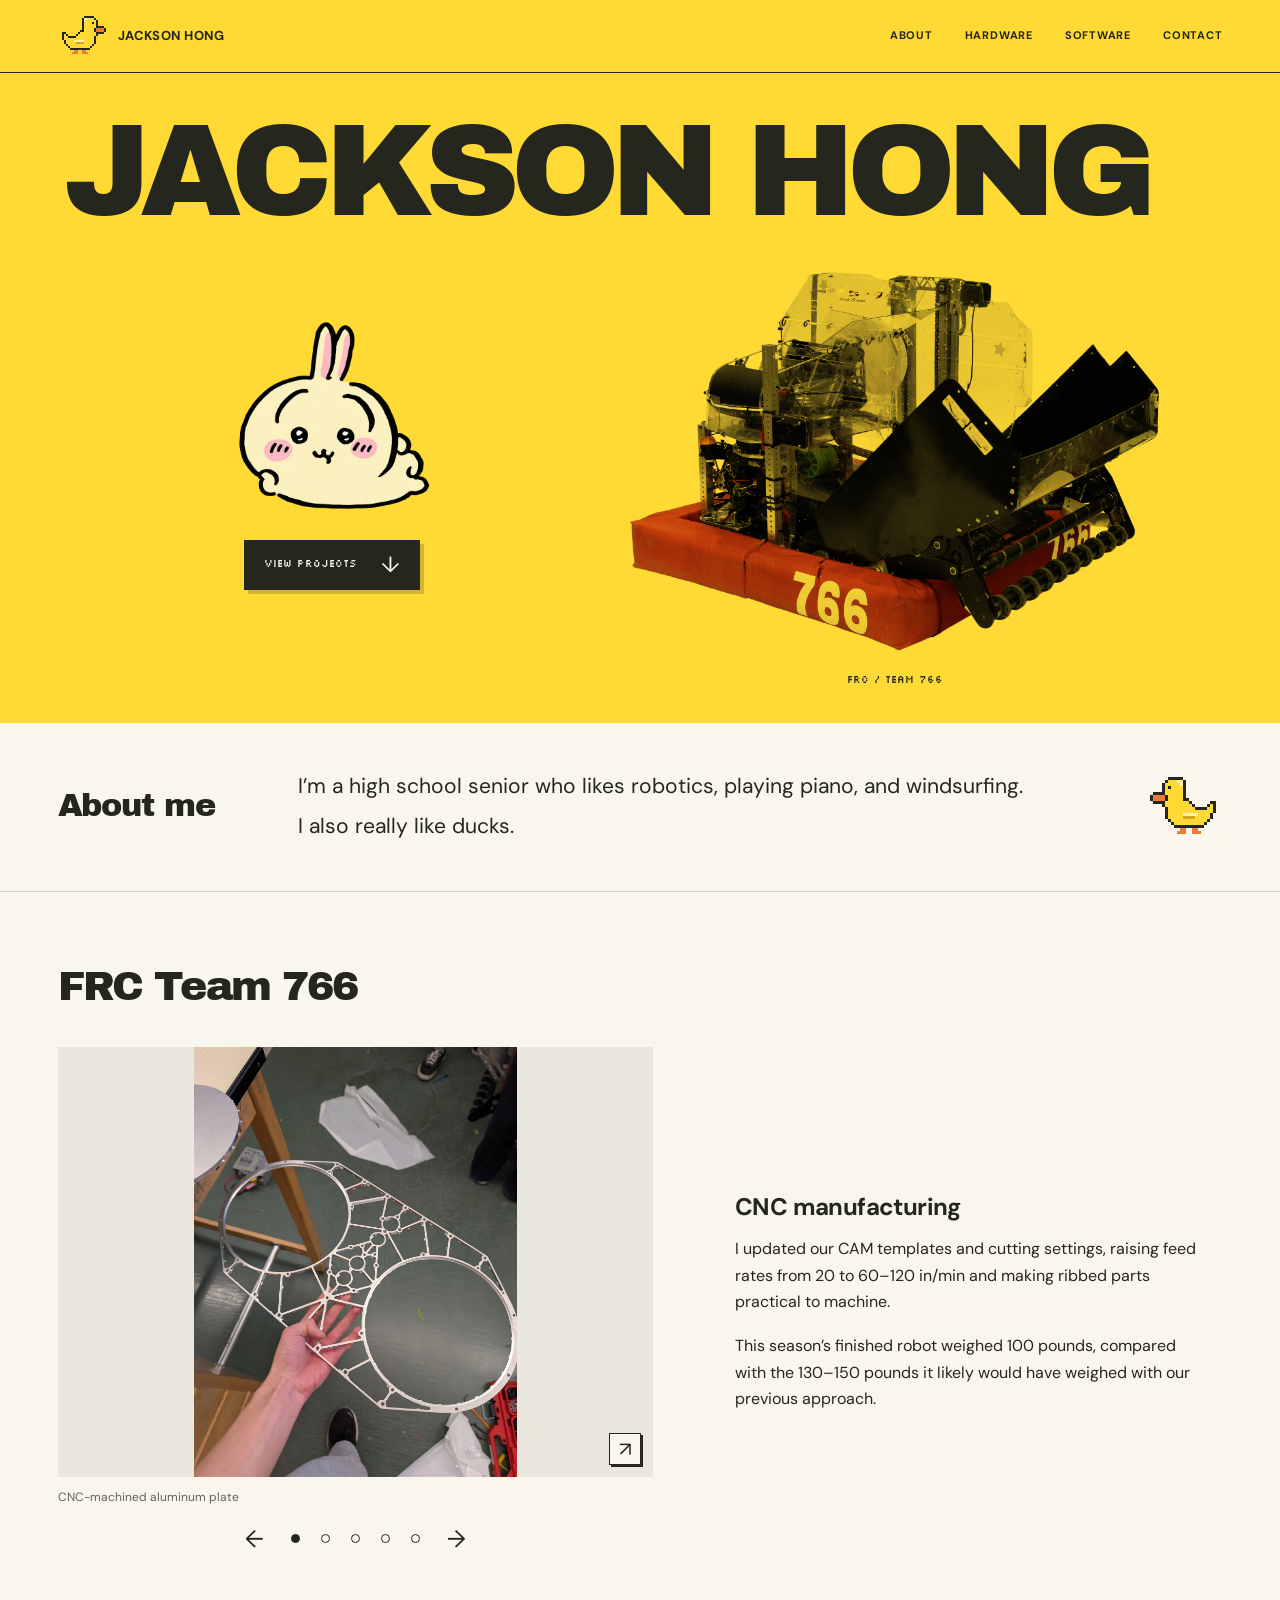
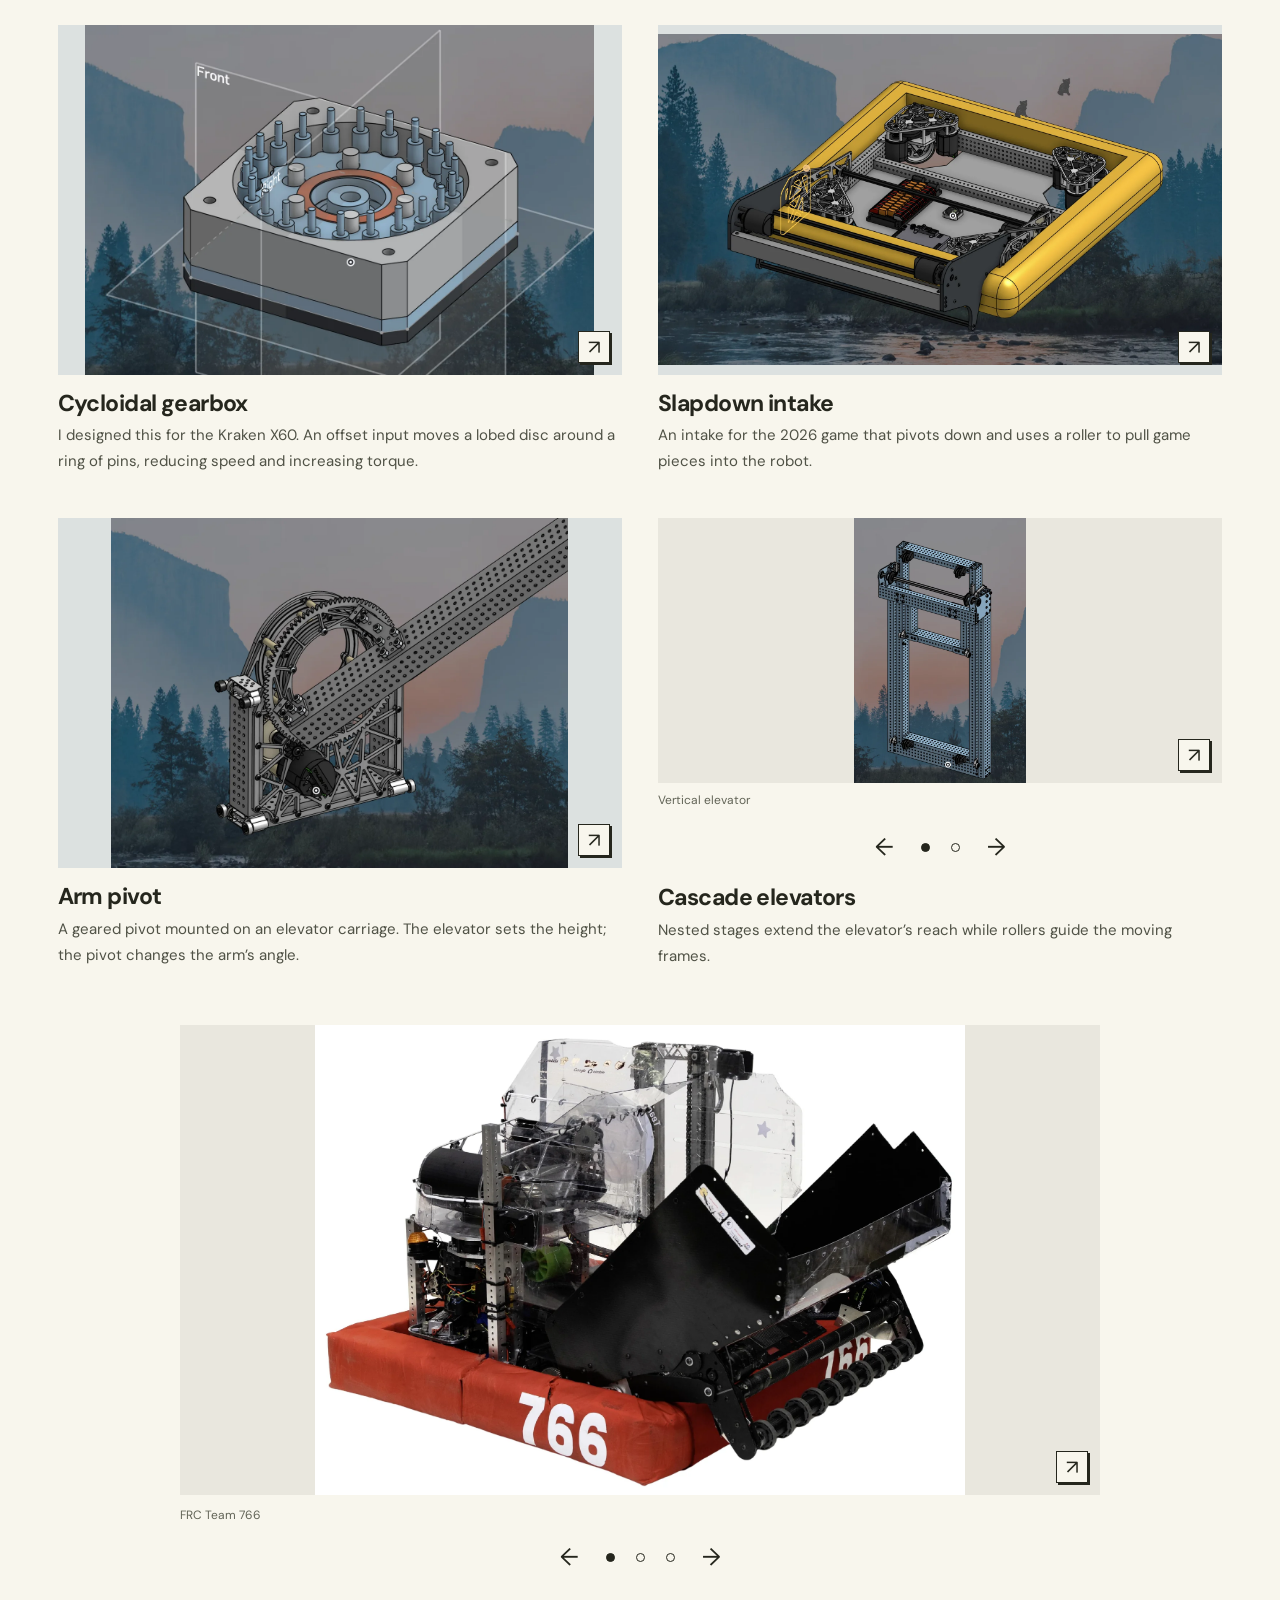
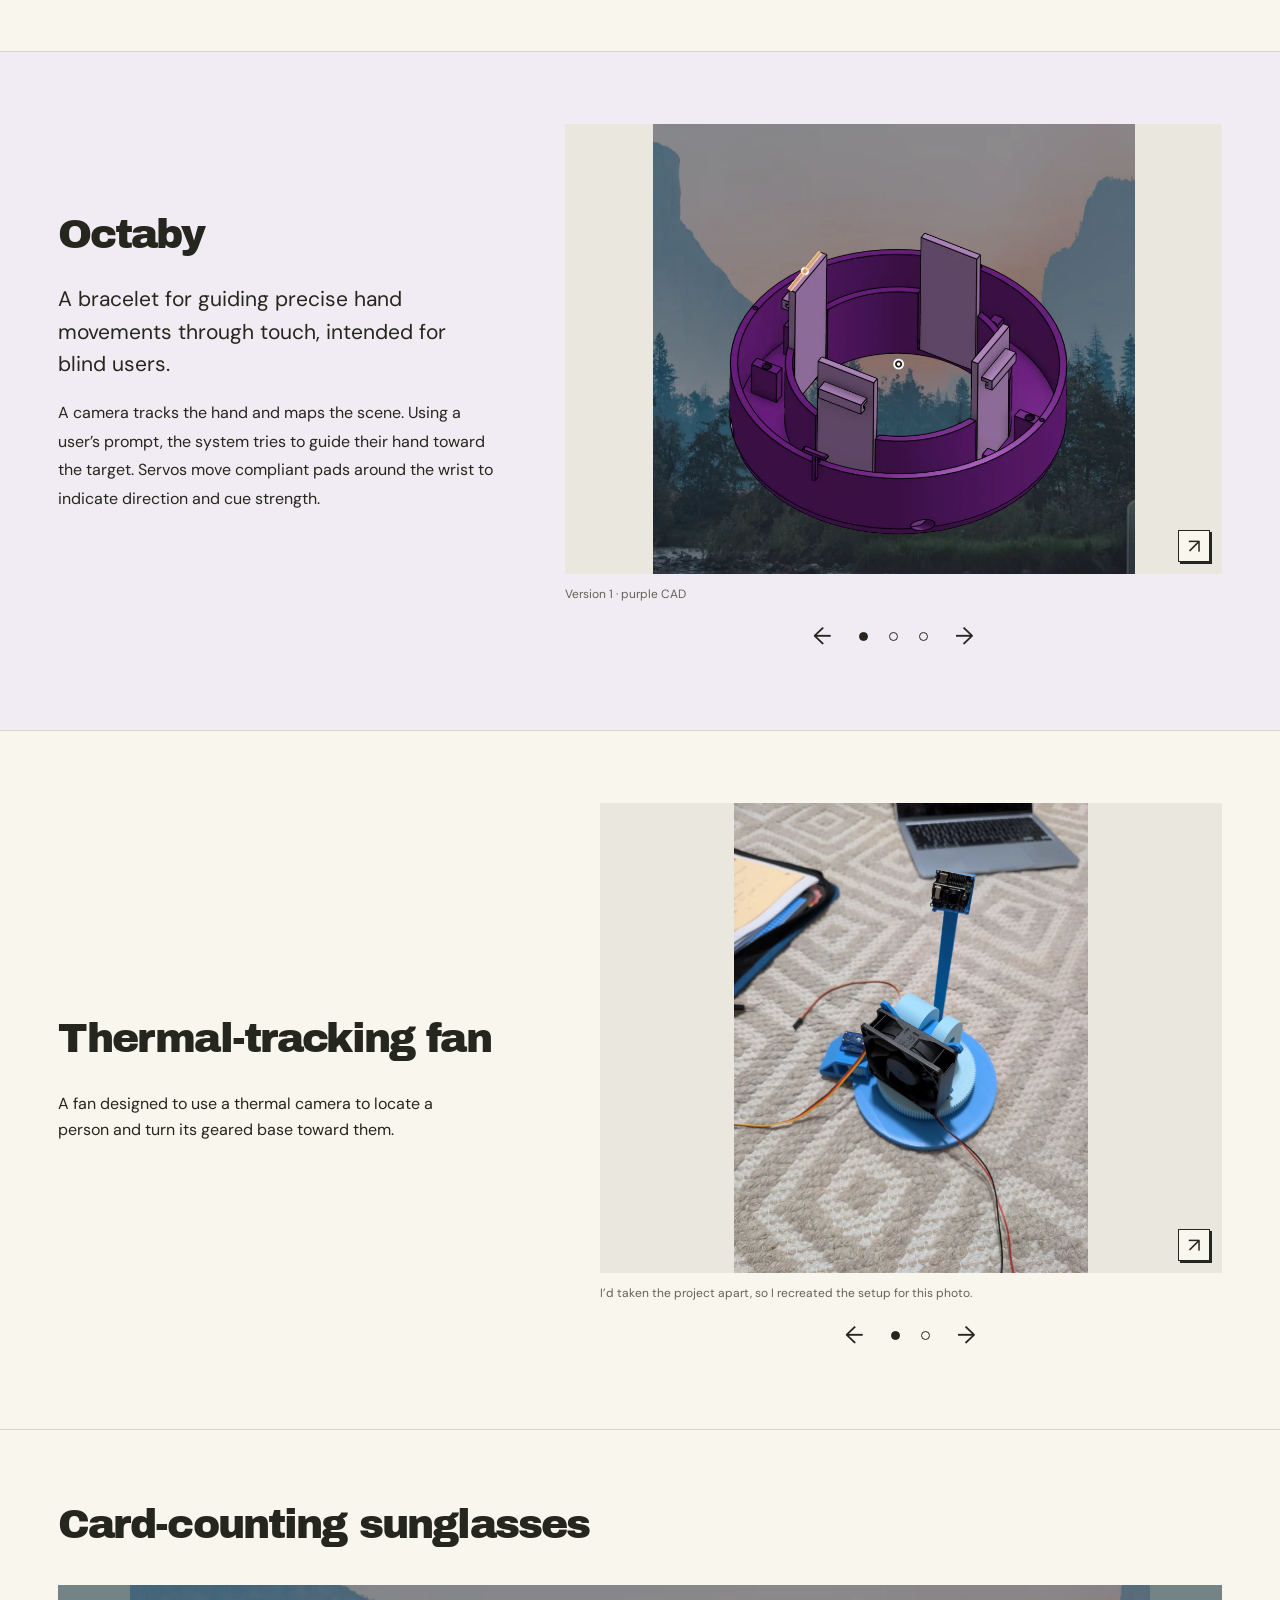
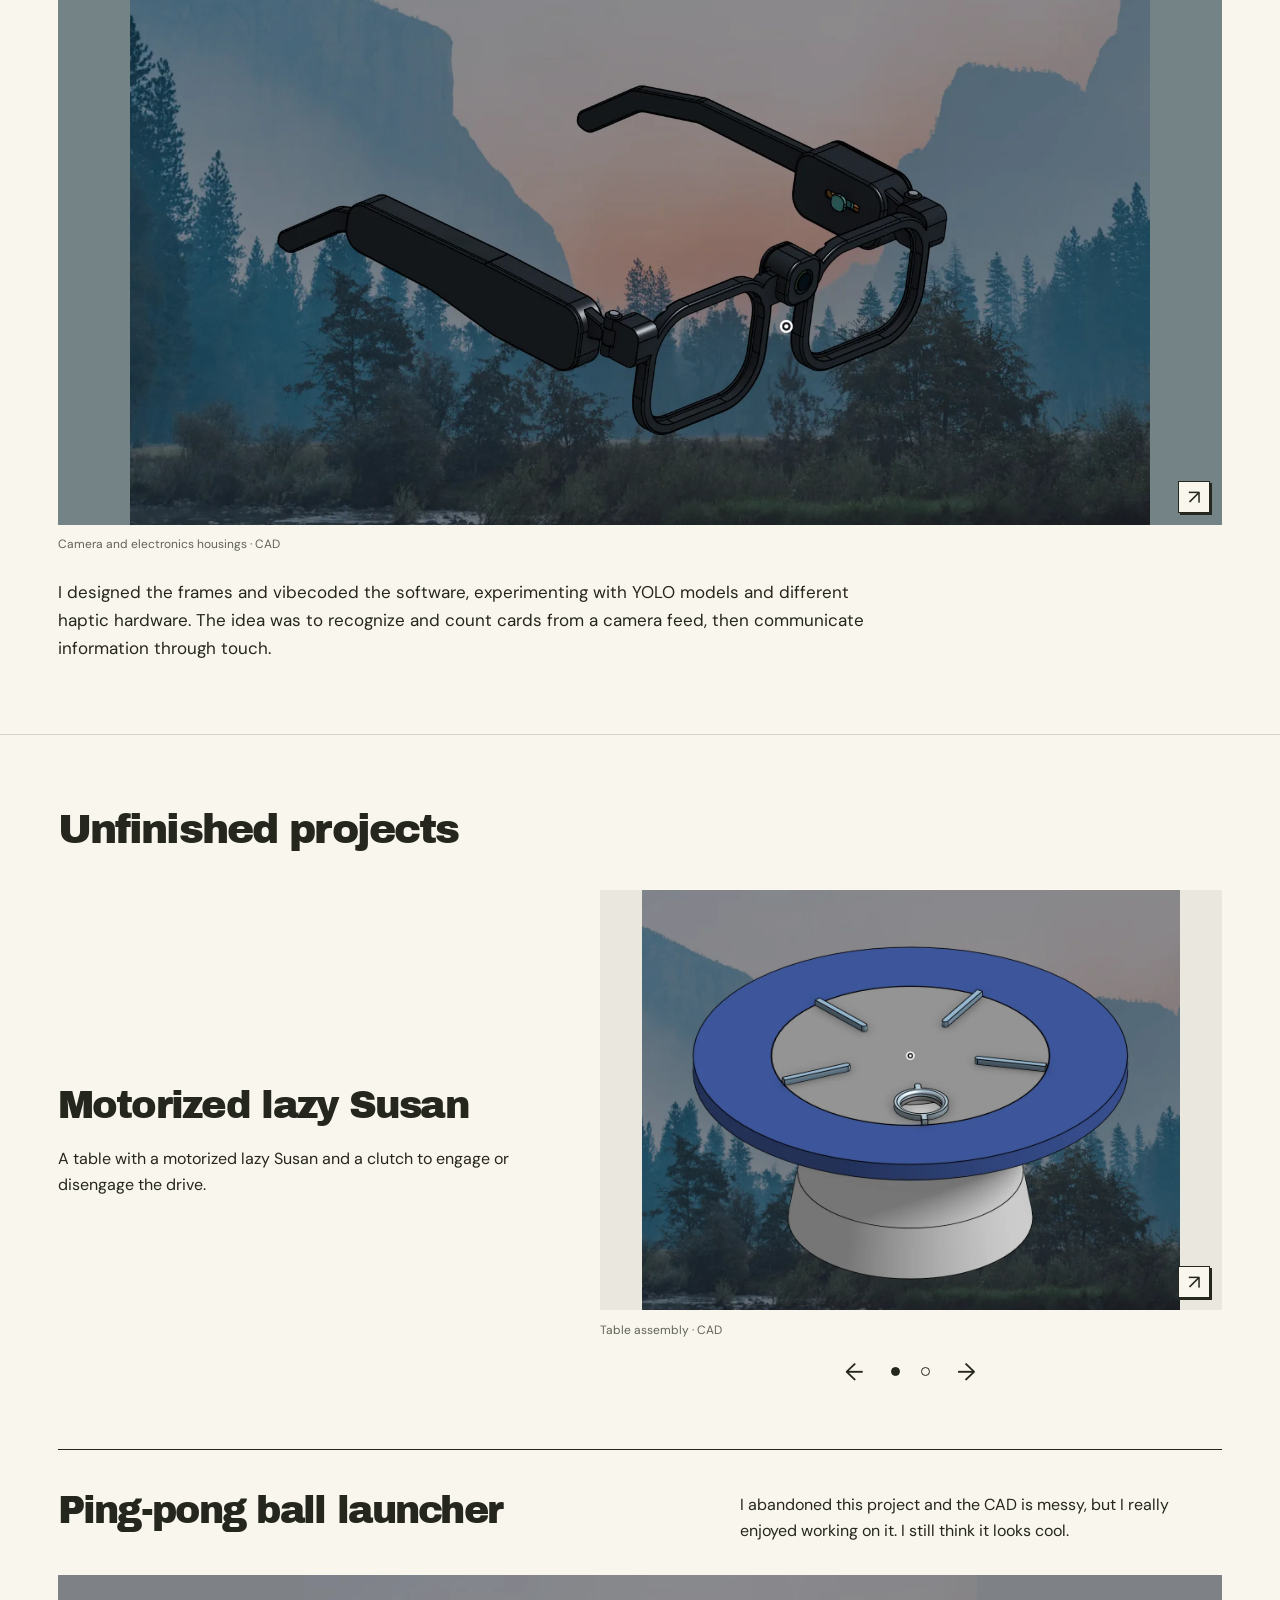
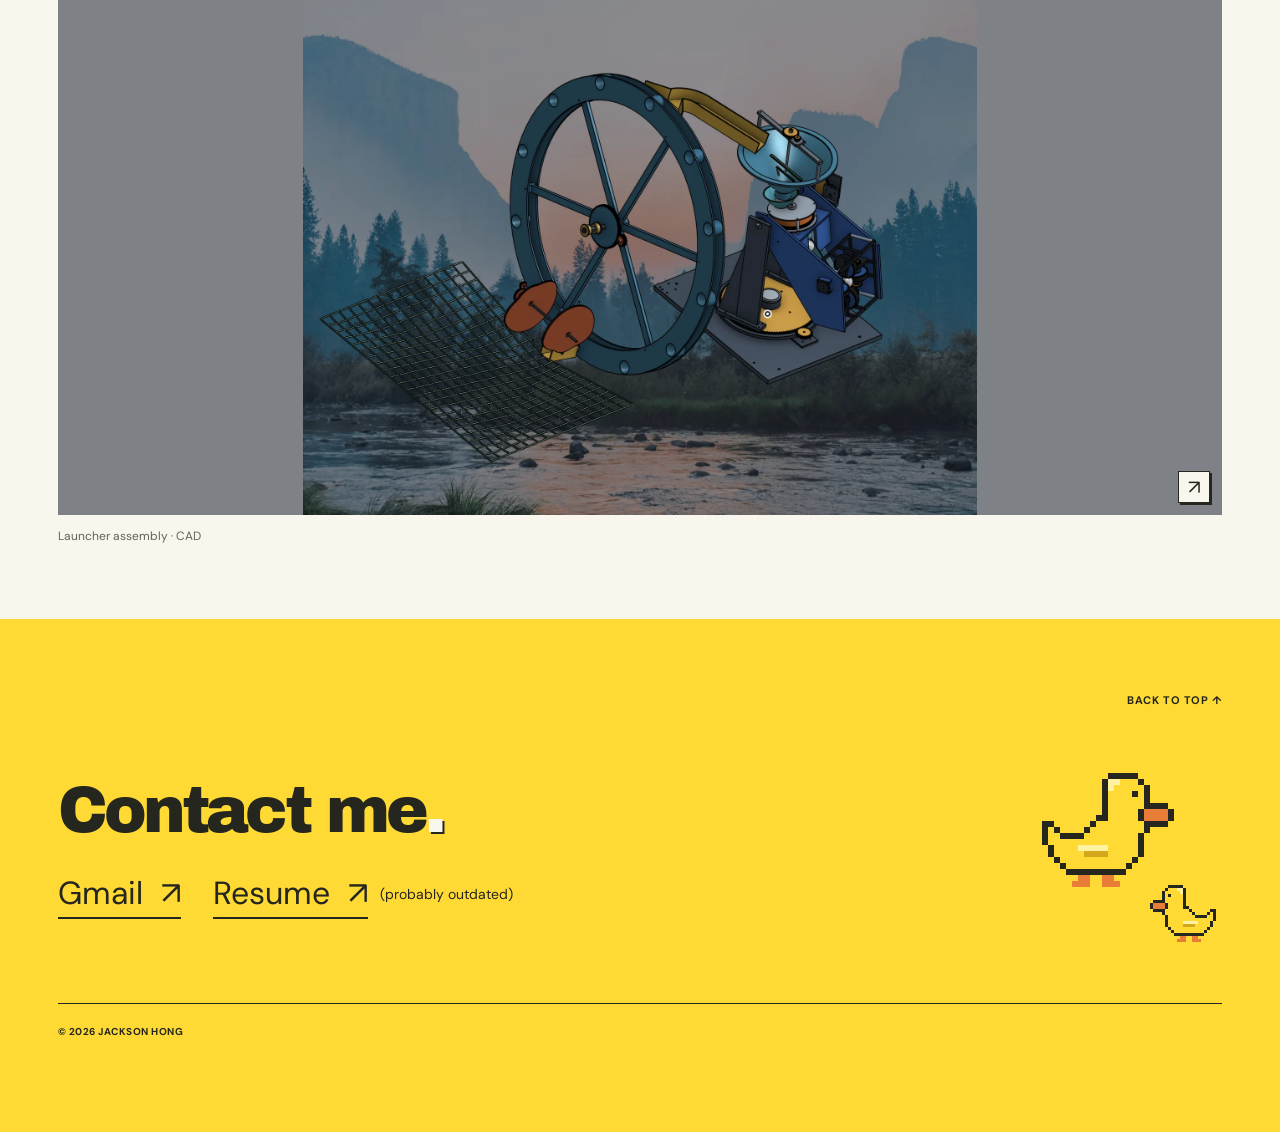
==== commit ada96761: "Add Software portfolio page for Spare Bear and Chefle" ====
--- a/index.html
+++ b/index.html
@@ -7,7 +7,7 @@
 <link rel="icon" href="favicon.svg" type="image/svg+xml"><link rel="preload" href="assets/fonts/archivo-black.ttf" as="font" type="font/ttf" crossorigin><link rel="stylesheet" href="styles.css"><script src="app.js" defer></script>
 </head><body><svg class="sprite-definitions" xmlns="http://www.w3.org/2000/svg" aria-hidden="true"><defs><symbol id="pixel-duck" viewBox="0 0 24 24"><g shape-rendering="crispEdges"><rect x="13" y="2" width="1" height="1" fill="#25261d"/><rect x="14" y="2" width="1" height="1" fill="#25261d"/><rect x="15" y="2" width="1" height="1" fill="#25261d"/><rect x="16" y="2" width="1" height="1" fill="#25261d"/><rect x="17" y="2" width="1" height="1" fill="#25261d"/><rect x="12" y="3" width="1" height="1" fill="#25261d"/><rect x="13" y="3" width="1" height="1" fill="#fff2a0"/><rect x="14" y="3" width="1" height="1" fill="#fff2a0"/><rect x="15" y="3" width="1" height="1" fill="#ffda35"/><rect x="16" y="3" width="1" height="1" fill="#ffda35"/><rect x="17" y="3" width="1" height="1" fill="#ffda35"/><rect x="18" y="3" width="1" height="1" fill="#25261d"/><rect x="12" y="4" width="1" height="1" fill="#25261d"/><rect x="13" y="4" width="1" height="1" fill="#fff2a0"/><rect x="14" y="4" width="1" height="1" fill="#ffda35"/><rect x="15" y="4" width="1" height="1" fill="#ffda35"/><rect x="16" y="4" width="1" height="1" fill="#ffda35"/><rect x="17" y="4" width="1" height="1" fill="#ffda35"/><rect x="18" y="4" width="1" height="1" fill="#ffda35"/><rect x="19" y="4" width="1" height="1" fill="#25261d"/><rect x="12" y="5" width="1" height="1" fill="#25261d"/><rect x="13" y="5" width="1" height="1" fill="#ffda35"/><rect x="14" y="5" width="1" height="1" fill="#ffda35"/><rect x="15" y="5" width="1" height="1" fill="#ffda35"/><rect x="16" y="5" width="1" height="1" fill="#ffda35"/><rect x="17" y="5" width="1" height="1" fill="#25261d"/><rect x="18" y="5" width="1" height="1" fill="#ffda35"/><rect x="19" y="5" width="1" height="1" fill="#25261d"/><rect x="12" y="6" width="1" height="1" fill="#25261d"/><rect x="13" y="6" width="1" height="1" fill="#ffda35"/><rect x="14" y="6" width="1" height="1" fill="#ffda35"/><rect x="15" y="6" width="1" height="1" fill="#ffda35"/><rect x="16" y="6" width="1" height="1" fill="#ffda35"/><rect x="17" y="6" width="1" height="1" fill="#ffda35"/><rect x="18" y="6" width="1" height="1" fill="#ffda35"/><rect x="19" y="6" width="1" height="1" fill="#25261d"/><rect x="12" y="7" width="1" height="1" fill="#25261d"/><rect x="13" y="7" width="1" height="1" fill="#ffda35"/><rect x="14" y="7" width="1" height="1" fill="#ffda35"/><rect x="15" y="7" width="1" height="1" fill="#ffda35"/><rect x="16" y="7" width="1" height="1" fill="#ffda35"/><rect x="17" y="7" width="1" height="1" fill="#ffda35"/><rect x="18" y="7" width="1" height="1" fill="#ffda35"/><rect x="19" y="7" width="1" height="1" fill="#25261d"/><rect x="20" y="7" width="1" height="1" fill="#25261d"/><rect x="21" y="7" width="1" height="1" fill="#25261d"/><rect x="22" y="7" width="1" height="1" fill="#25261d"/><rect x="12" y="8" width="1" height="1" fill="#25261d"/><rect x="13" y="8" width="1" height="1" fill="#ffda35"/><rect x="14" y="8" width="1" height="1" fill="#ffda35"/><rect x="15" y="8" width="1" height="1" fill="#ffda35"/><rect x="16" y="8" width="1" height="1" fill="#ffda35"/><rect x="17" y="8" width="1" height="1" fill="#ffda35"/><rect x="18" y="8" width="1" height="1" fill="#25261d"/><rect x="19" y="8" width="1" height="1" fill="#e87d37"/><rect x="20" y="8" width="1" height="1" fill="#e87d37"/><rect x="21" y="8" width="1" height="1" fill="#e87d37"/><rect x="22" y="8" width="1" height="1" fill="#e87d37"/><rect x="23" y="8" width="1" height="1" fill="#25261d"/><rect x="11" y="9" width="1" height="1" fill="#25261d"/><rect x="12" y="9" width="1" height="1" fill="#25261d"/><rect x="13" y="9" width="1" height="1" fill="#ffda35"/><rect x="14" y="9" width="1" height="1" fill="#ffda35"/><rect x="15" y="9" width="1" height="1" fill="#ffda35"/><rect x="16" y="9" width="1" height="1" fill="#ffda35"/><rect x="17" y="9" width="1" height="1" fill="#ffda35"/><rect x="18" y="9" width="1" height="1" fill="#25261d"/><rect x="19" y="9" width="1" height="1" fill="#e87d37"/><rect x="20" y="9" width="1" height="1" fill="#e87d37"/><rect x="21" y="9" width="1" height="1" fill="#e87d37"/><rect x="22" y="9" width="1" height="1" fill="#e87d37"/><rect x="23" y="9" width="1" height="1" fill="#25261d"/><rect x="2" y="10" width="1" height="1" fill="#25261d"/><rect x="3" y="10" width="1" height="1" fill="#25261d"/><rect x="10" y="10" width="1" height="1" fill="#25261d"/><rect x="11" y="10" width="1" height="1" fill="#ffda35"/><rect x="12" y="10" width="1" height="1" fill="#ffda35"/><rect x="13" y="10" width="1" height="1" fill="#ffda35"/><rect x="14" y="10" width="1" height="1" fill="#ffda35"/><rect x="15" y="10" width="1" height="1" fill="#ffda35"/><rect x="16" y="10" width="1" height="1" fill="#ffda35"/><rect x="17" y="10" width="1" height="1" fill="#ffda35"/><rect x="18" y="10" width="1" height="1" fill="#ffda35"/><rect x="19" y="10" width="1" height="1" fill="#25261d"/><rect x="20" y="10" width="1" height="1" fill="#25261d"/><rect x="21" y="10" width="1" height="1" fill="#25261d"/><rect x="22" y="10" width="1" height="1" fill="#25261d"/><rect x="2" y="11" width="1" height="1" fill="#25261d"/><rect x="3" y="11" width="1" height="1" fill="#ffda35"/><rect x="4" y="11" width="1" height="1" fill="#25261d"/><rect x="9" y="11" width="1" height="1" fill="#25261d"/><rect x="10" y="11" width="1" height="1" fill="#ffda35"/><rect x="11" y="11" width="1" height="1" fill="#ffda35"/><rect x="12" y="11" width="1" height="1" fill="#ffda35"/><rect x="13" y="11" width="1" height="1" fill="#ffda35"/><rect x="14" y="11" width="1" height="1" fill="#ffda35"/><rect x="15" y="11" width="1" height="1" fill="#ffda35"/><rect x="16" y="11" width="1" height="1" fill="#ffda35"/><rect x="17" y="11" width="1" height="1" fill="#ffda35"/><rect x="18" y="11" width="1" height="1" fill="#ffda35"/><rect x="19" y="11" width="1" height="1" fill="#25261d"/><rect x="2" y="12" width="1" height="1" fill="#25261d"/><rect x="3" y="12" width="1" height="1" fill="#ffda35"/><rect x="4" y="12" width="1" height="1" fill="#ffda35"/><rect x="5" y="12" width="1" height="1" fill="#25261d"/><rect x="6" y="12" width="1" height="1" fill="#25261d"/><rect x="7" y="12" width="1" height="1" fill="#25261d"/><rect x="8" y="12" width="1" height="1" fill="#25261d"/><rect x="9" y="12" width="1" height="1" fill="#ffda35"/><rect x="10" y="12" width="1" height="1" fill="#ffda35"/><rect x="11" y="12" width="1" height="1" fill="#ffda35"/><rect x="12" y="12" width="1" height="1" fill="#ffda35"/><rect x="13" y="12" width="1" height="1" fill="#ffda35"/><rect x="14" y="12" width="1" height="1" fill="#ffda35"/><rect x="15" y="12" width="1" height="1" fill="#ffda35"/><rect x="16" y="12" width="1" height="1" fill="#ffda35"/><rect x="17" y="12" width="1" height="1" fill="#ffda35"/><rect x="18" y="12" width="1" height="1" fill="#25261d"/><rect x="2" y="13" width="1" height="1" fill="#25261d"/><rect x="3" y="13" width="1" height="1" fill="#ffda35"/><rect x="4" y="13" width="1" height="1" fill="#ffda35"/><rect x="5" y="13" width="1" height="1" fill="#ffda35"/><rect x="6" y="13" width="1" height="1" fill="#ffda35"/><rect x="7" y="13" width="1" height="1" fill="#ffda35"/><rect x="8" y="13" width="1" height="1" fill="#ffda35"/><rect x="9" y="13" width="1" height="1" fill="#ffda35"/><rect x="10" y="13" width="1" height="1" fill="#ffda35"/><rect x="11" y="13" width="1" height="1" fill="#ffda35"/><rect x="12" y="13" width="1" height="1" fill="#ffda35"/><rect x="13" y="13" width="1" height="1" fill="#ffda35"/><rect x="14" y="13" width="1" height="1" fill="#ffda35"/><rect x="15" y="13" width="1" height="1" fill="#ffda35"/><rect x="16" y="13" width="1" height="1" fill="#ffda35"/><rect x="17" y="13" width="1" height="1" fill="#ffda35"/><rect x="18" y="13" width="1" height="1" fill="#25261d"/><rect x="3" y="14" width="1" height="1" fill="#25261d"/><rect x="4" y="14" width="1" height="1" fill="#ffda35"/><rect x="5" y="14" width="1" height="1" fill="#ffda35"/><rect x="6" y="14" width="1" height="1" fill="#ffda35"/><rect x="7" y="14" width="1" height="1" fill="#ffda35"/><rect x="8" y="14" width="1" height="1" fill="#fff2a0"/><rect x="9" y="14" width="1" height="1" fill="#fff2a0"/><rect x="10" y="14" width="1" height="1" fill="#fff2a0"/><rect x="11" y="14" width="1" height="1" fill="#fff2a0"/><rect x="12" y="14" width="1" height="1" fill="#fff2a0"/><rect x="13" y="14" width="1" height="1" fill="#ffda35"/><rect x="14" y="14" width="1" height="1" fill="#ffda35"/><rect x="15" y="14" width="1" height="1" fill="#ffda35"/><rect x="16" y="14" width="1" height="1" fill="#ffda35"/><rect x="17" y="14" width="1" height="1" fill="#ffda35"/><rect x="18" y="14" width="1" height="1" fill="#25261d"/><rect x="3" y="15" width="1" height="1" fill="#25261d"/><rect x="4" y="15" width="1" height="1" fill="#ffda35"/><rect x="5" y="15" width="1" height="1" fill="#ffda35"/><rect x="6" y="15" width="1" height="1" fill="#ffda35"/><rect x="7" y="15" width="1" height="1" fill="#ffda35"/><rect x="8" y="15" width="1" height="1" fill="#ffda35"/><rect x="9" y="15" width="1" height="1" fill="#d4a71d"/><rect x="10" y="15" width="1" height="1" fill="#d4a71d"/><rect x="11" y="15" width="1" height="1" fill="#d4a71d"/><rect x="12" y="15" width="1" height="1" fill="#d4a71d"/><rect x="13" y="15" width="1" height="1" fill="#ffda35"/><rect x="14" y="15" width="1" height="1" fill="#ffda35"/><rect x="15" y="15" width="1" height="1" fill="#ffda35"/><rect x="16" y="15" width="1" height="1" fill="#ffda35"/><rect x="17" y="15" width="1" height="1" fill="#ffda35"/><rect x="18" y="15" width="1" height="1" fill="#25261d"/><rect x="4" y="16" width="1" height="1" fill="#25261d"/><rect x="5" y="16" width="1" height="1" fill="#ffda35"/><rect x="6" y="16" width="1" height="1" fill="#ffda35"/><rect x="7" y="16" width="1" height="1" fill="#ffda35"/><rect x="8" y="16" width="1" height="1" fill="#ffda35"/><rect x="9" y="16" width="1" height="1" fill="#ffda35"/><rect x="10" y="16" width="1" height="1" fill="#ffda35"/><rect x="11" y="16" width="1" height="1" fill="#ffda35"/><rect x="12" y="16" width="1" height="1" fill="#ffda35"/><rect x="13" y="16" width="1" height="1" fill="#ffda35"/><rect x="14" y="16" width="1" height="1" fill="#ffda35"/><rect x="15" y="16" width="1" height="1" fill="#ffda35"/><rect x="16" y="16" width="1" height="1" fill="#ffda35"/><rect x="17" y="16" width="1" height="1" fill="#25261d"/><rect x="5" y="17" width="1" height="1" fill="#25261d"/><rect x="6" y="17" width="1" height="1" fill="#ffda35"/><rect x="7" y="17" width="1" height="1" fill="#ffda35"/><rect x="8" y="17" width="1" height="1" fill="#ffda35"/><rect x="9" y="17" width="1" height="1" fill="#ffda35"/><rect x="10" y="17" width="1" height="1" fill="#ffda35"/><rect x="11" y="17" width="1" height="1" fill="#ffda35"/><rect x="12" y="17" width="1" height="1" fill="#ffda35"/><rect x="13" y="17" width="1" height="1" fill="#ffda35"/><rect x="14" y="17" width="1" height="1" fill="#ffda35"/><rect x="15" y="17" width="1" height="1" fill="#ffda35"/><rect x="16" y="17" width="1" height="1" fill="#25261d"/><rect x="6" y="18" width="1" height="1" fill="#25261d"/><rect x="7" y="18" width="1" height="1" fill="#25261d"/><rect x="8" y="18" width="1" height="1" fill="#25261d"/><rect x="9" y="18" width="1" height="1" fill="#25261d"/><rect x="10" y="18" width="1" height="1" fill="#25261d"/><rect x="11" y="18" width="1" height="1" fill="#25261d"/><rect x="12" y="18" width="1" height="1" fill="#25261d"/><rect x="13" y="18" width="1" height="1" fill="#25261d"/><rect x="14" y="18" width="1" height="1" fill="#25261d"/><rect x="15" y="18" width="1" height="1" fill="#25261d"/><rect x="8" y="19" width="1" height="1" fill="#e87d37"/><rect x="9" y="19" width="1" height="1" fill="#e87d37"/><rect x="12" y="19" width="1" height="1" fill="#e87d37"/><rect x="13" y="19" width="1" height="1" fill="#e87d37"/><rect x="7" y="20" width="1" height="1" fill="#e87d37"/><rect x="8" y="20" width="1" height="1" fill="#e87d37"/><rect x="9" y="20" width="1" height="1" fill="#e87d37"/><rect x="12" y="20" width="1" height="1" fill="#e87d37"/><rect x="13" y="20" width="1" height="1" fill="#e87d37"/><rect x="14" y="20" width="1" height="1" fill="#e87d37"/></g></symbol></defs></svg>
 <a class="skip-link" href="#work">Skip to projects</a><div id="reading-progress" aria-hidden="true"></div>
-<header class="site-header"><a class="brand" href="#top" aria-label="Jackson Hong, back to top"><span class="duck " aria-hidden="true"><svg viewBox="0 0 24 24" aria-hidden="true" class="duck-art"><use href="#pixel-duck"/></svg></span><span>JACKSON HONG</span></a><button class="menu-toggle" data-menu-toggle aria-expanded="false" aria-controls="site-nav">MENU ＋</button><nav id="site-nav" aria-label="Main navigation"><a href="#about" data-section-link>ABOUT</a><a href="#work" data-section-link>PROJECTS</a><a href="#contact" data-section-link>CONTACT</a></nav></header>
+<header class="site-header"><a class="brand" href="#top" aria-label="Jackson Hong, back to top"><span class="duck " aria-hidden="true"><svg viewBox="0 0 24 24" aria-hidden="true" class="duck-art"><use href="#pixel-duck"/></svg></span><span>JACKSON HONG</span></a><button class="menu-toggle" data-menu-toggle aria-expanded="false" aria-controls="site-nav">MENU ＋</button><nav id="site-nav" aria-label="Main navigation"><a href="#about" data-section-link>ABOUT</a><a href="#work" data-section-link>HARDWARE</a><a href="software.html">SOFTWARE</a><a href="#contact" data-section-link>CONTACT</a></nav></header>
 <main>
 <section class="workshop-hero" id="top" data-section aria-labelledby="hero-title">
   <h1 id="hero-title">JACKSON HONG</h1>
--- a/styles.css
+++ b/styles.css
@@ -57,7 +57,7 @@
 .about-intro h2{font-size:32px;line-height:1.15;letter-spacing:-.035em}
 .about-intro-copy{max-width:760px;font-size:clamp(18px,1.65vw,23px);line-height:1.5}
 .about-intro-copy p+p{margin-top:8px}
-.about-intro-duck{display:block;width:96px;height:96px;justify-self:end;shape-rendering:crispEdges;image-rendering:pixelated}
+.about-intro-duck{display:block;width:96px;height:96px;justify-self:end;shape-rendering:crispEdges;image-rendering:pixelated;transform:scaleX(-1)}
 @media(min-width:1600px){.workshop-hero{padding-inline:max(5%,calc((100vw - 1600px)/2))}.workshop-hero h1{font-size:min(11.9vw,211px)}}
 @media(min-width:701px) and (max-width:1050px){
  .workshop-hero{padding-top:22px}.workshop-hero h1{padding-bottom:24px}
